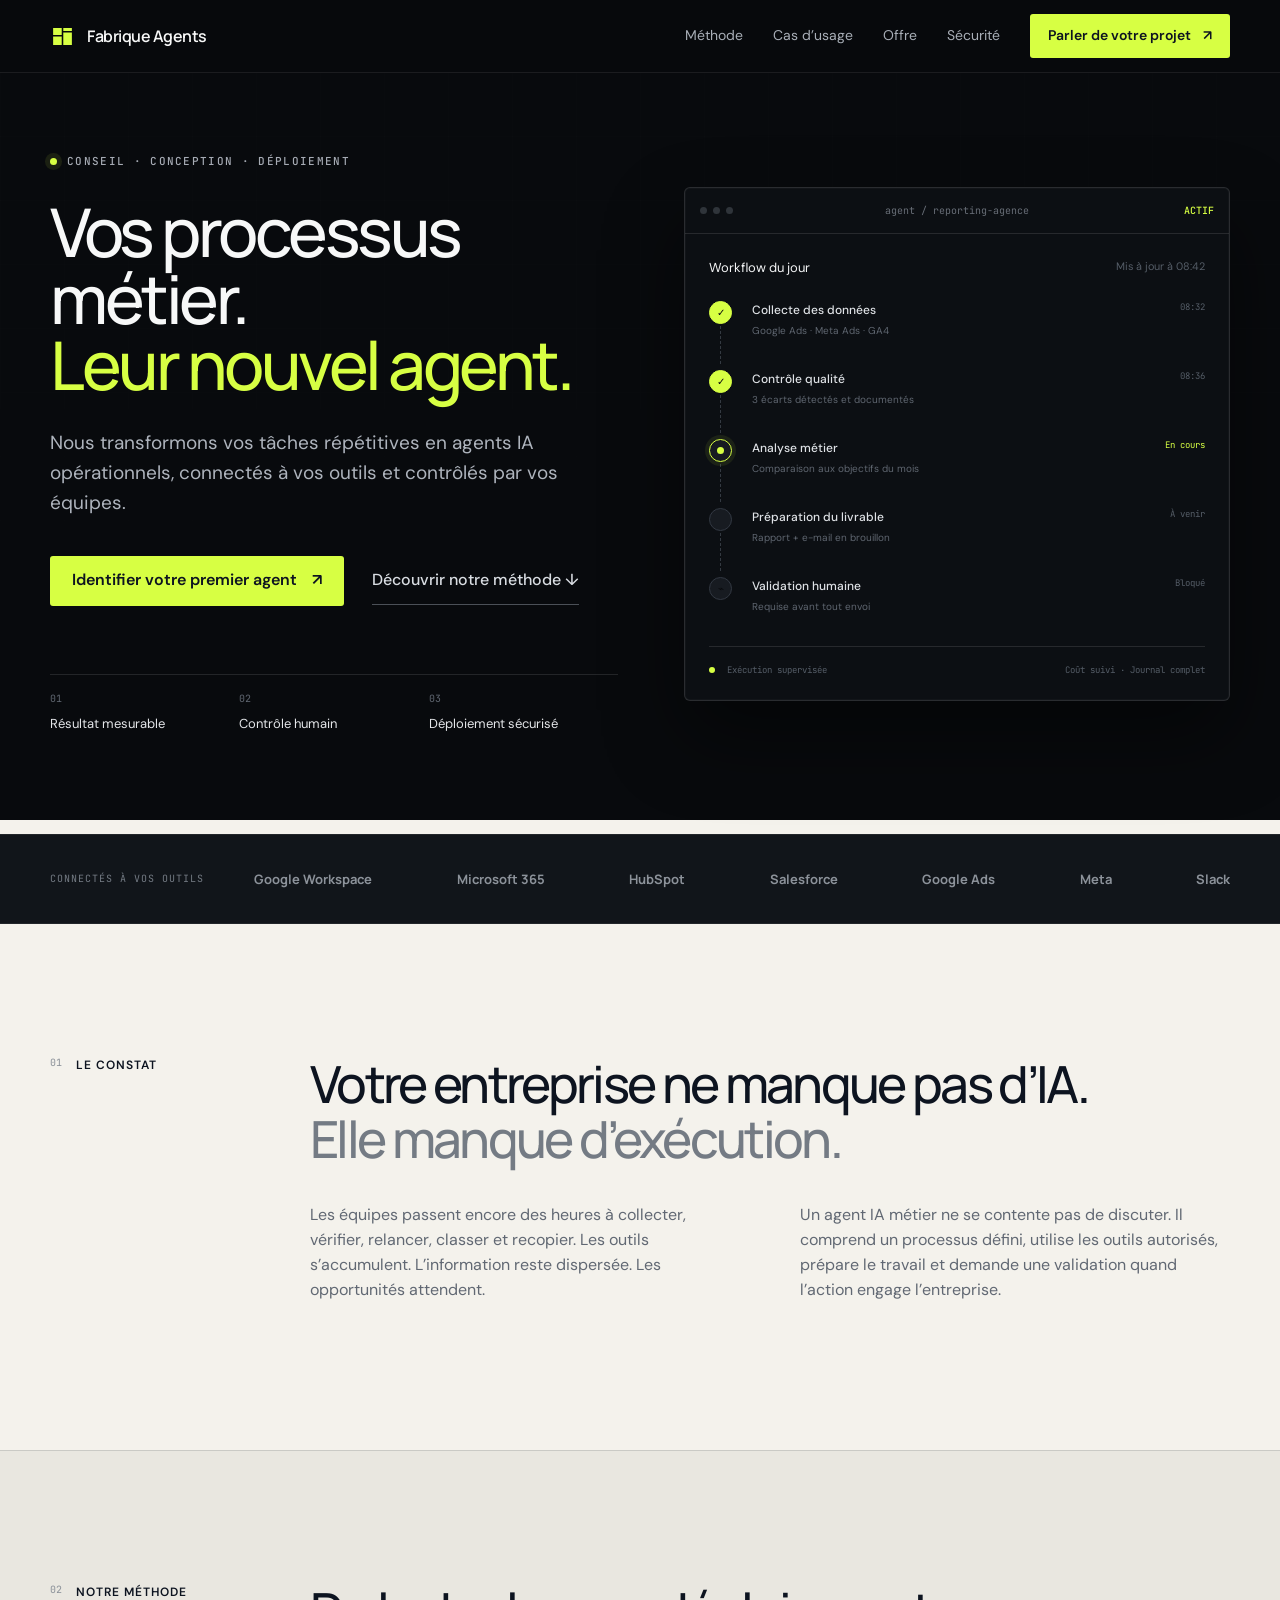
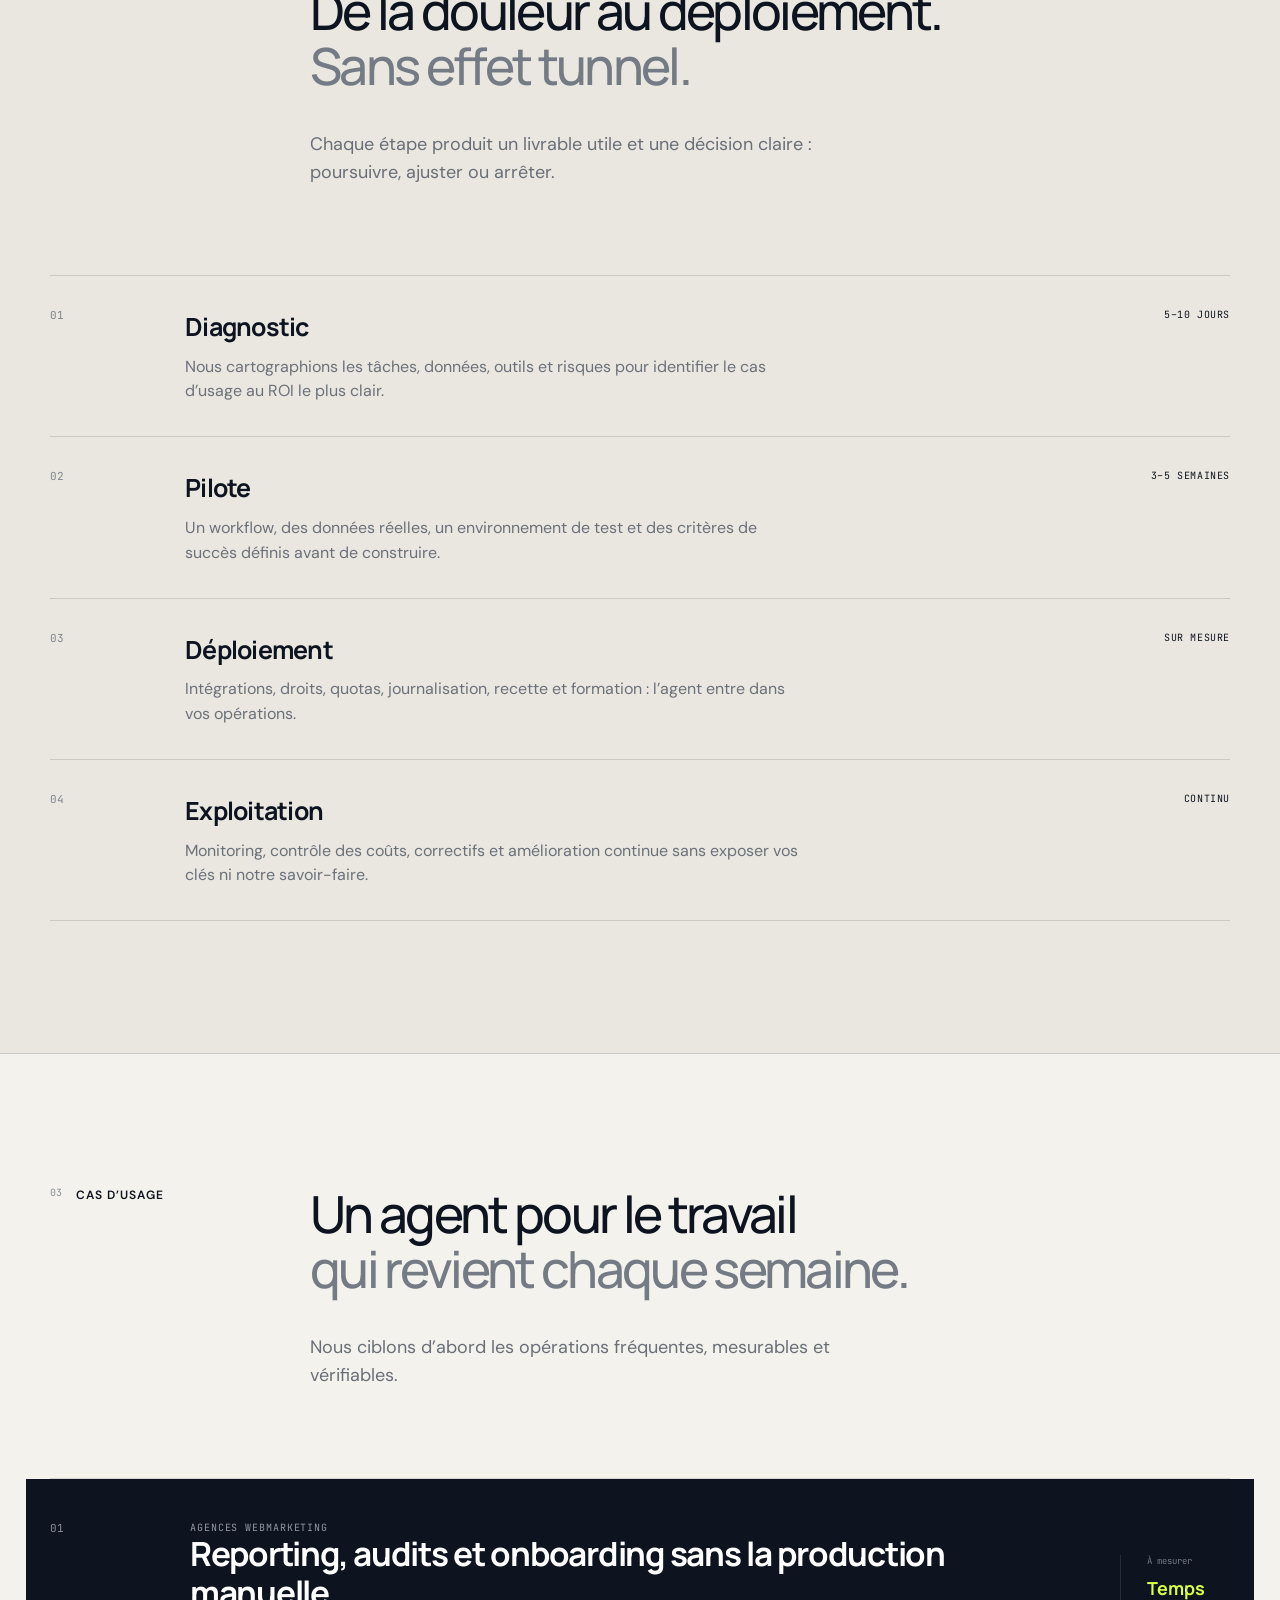
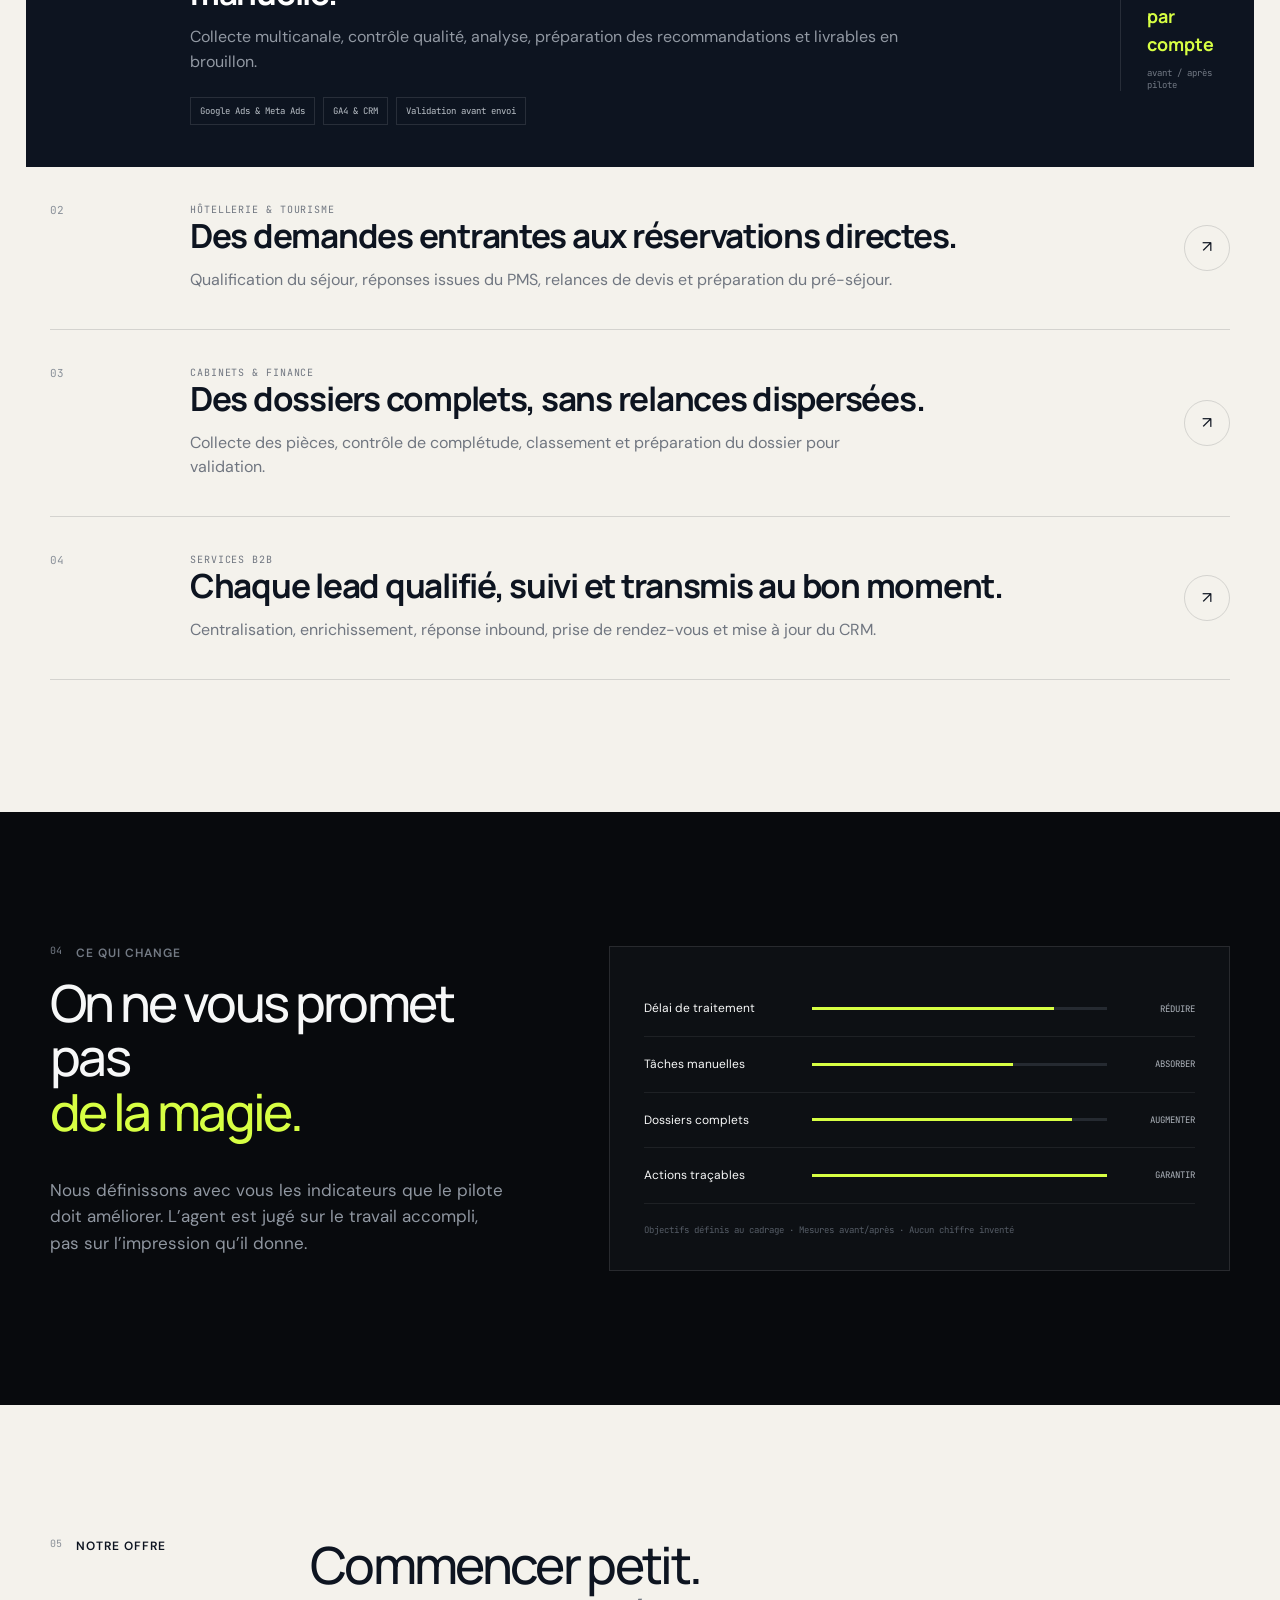
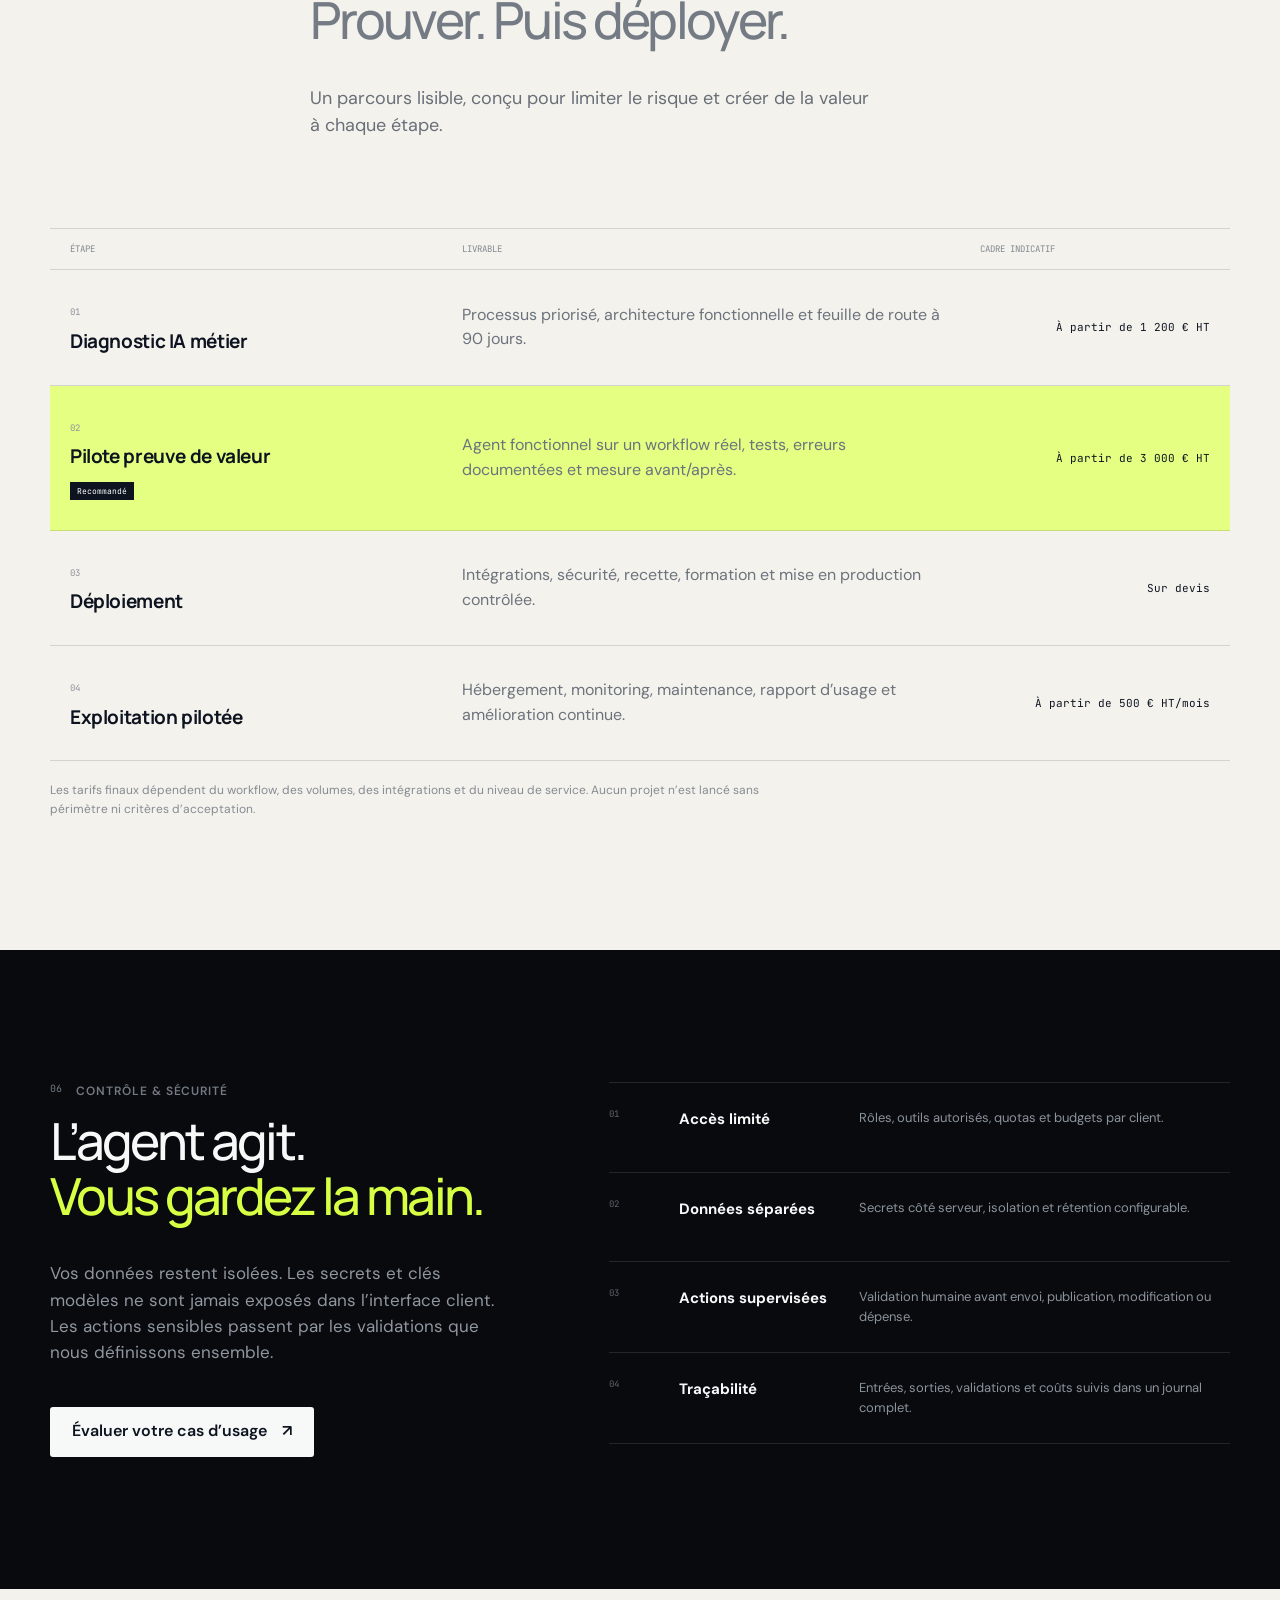
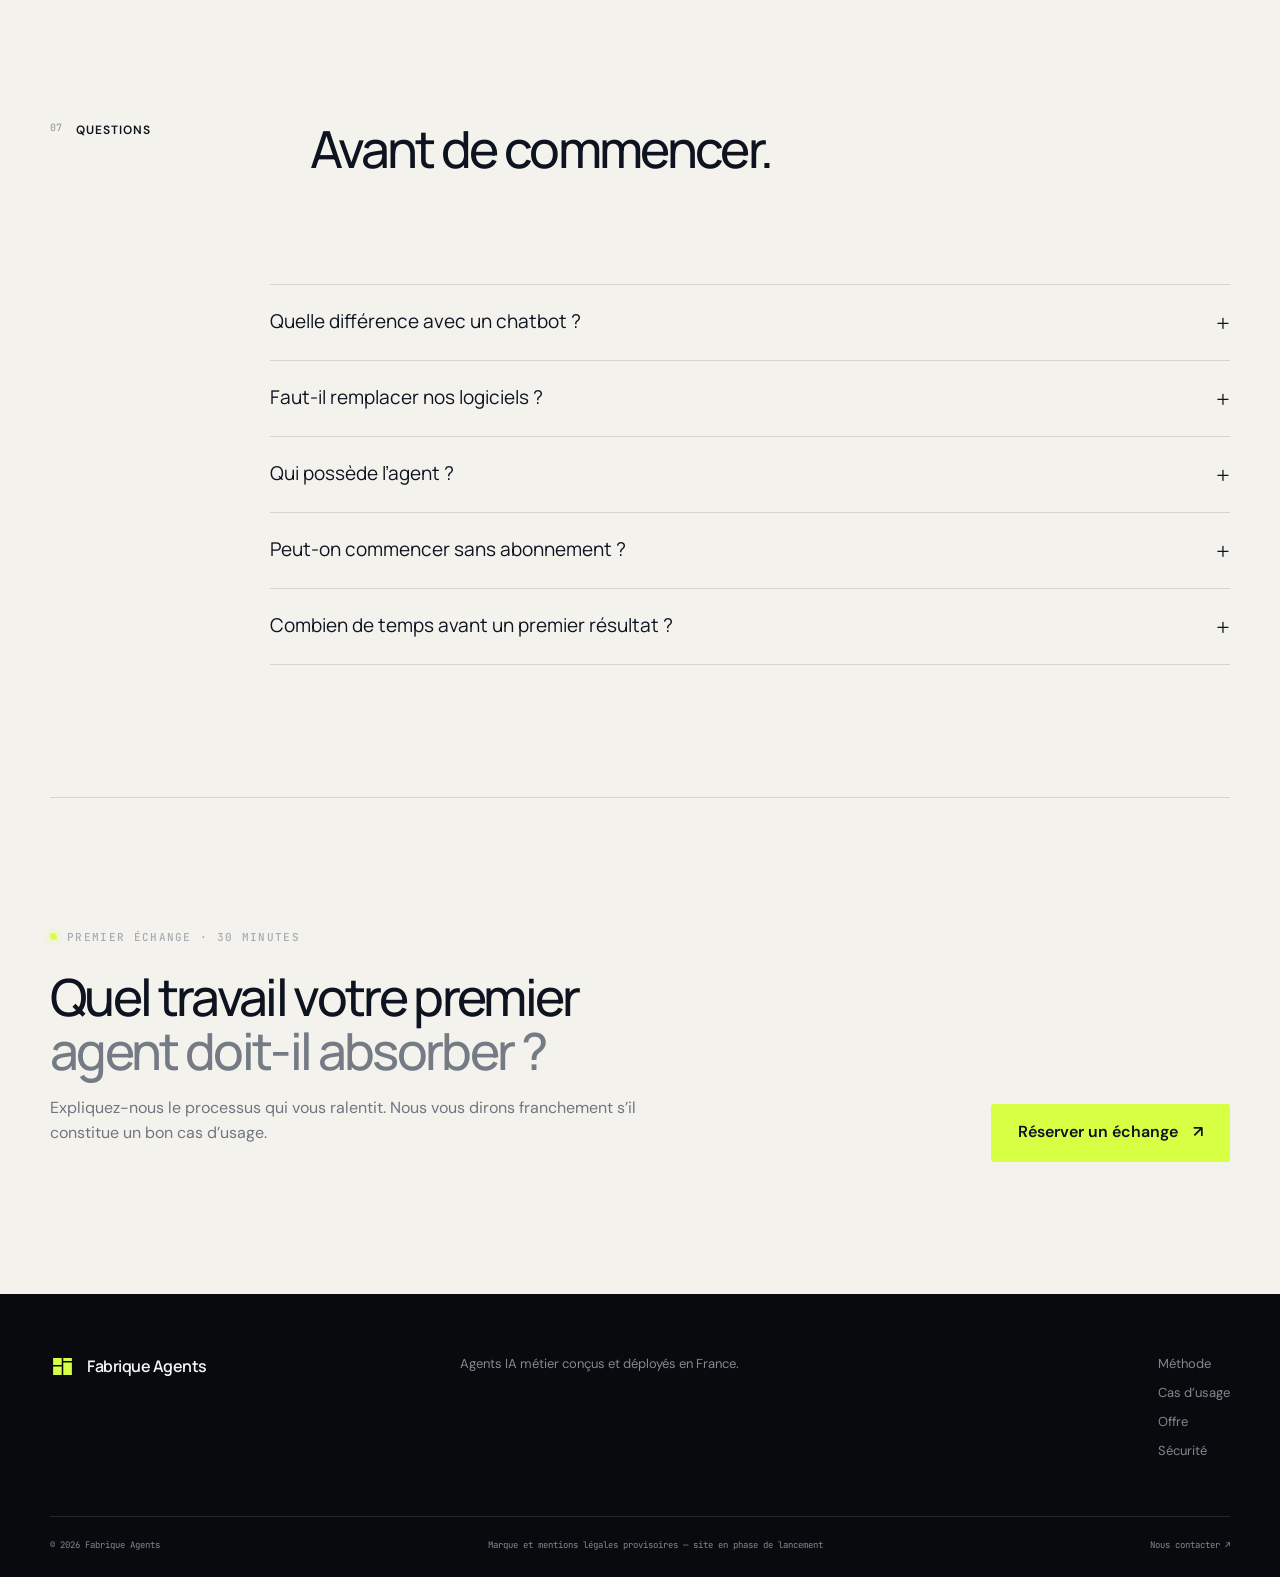
==== index.html @ 18fb4665 "feat: launch Fabrique Agents marketing site" ====
<!doctype html>
<html lang="fr">
<head>
  <meta charset="utf-8">
  <meta name="viewport" content="width=device-width, initial-scale=1">
  <title>Fabrique Agents — Agents IA métier pour les entreprises</title>
  <meta name="description" content="Nous identifions, concevons et déployons des agents IA métier qui automatisent vos processus sous le contrôle de vos équipes.">
  <meta name="robots" content="index,follow">
  <meta name="theme-color" content="#080a0d">
  <link rel="canonical" href="https://fabriqueagents.fr/">
  <meta property="og:type" content="website">
  <meta property="og:locale" content="fr_FR">
  <meta property="og:title" content="Fabrique Agents — Agents IA métier">
  <meta property="og:description" content="Du diagnostic au déploiement : des agents IA connectés à vos outils, mesurés et contrôlés.">
  <meta property="og:url" content="https://fabriqueagents.fr/">
  <meta property="og:image" content="https://fabriqueagents.fr/og-image.svg">
  <meta name="twitter:card" content="summary_large_image">
  <meta name="twitter:title" content="Fabrique Agents — Agents IA métier">
  <meta name="twitter:description" content="Conception et déploiement d’agents IA pour les processus métier.">
  <link rel="icon" href="favicon.svg" type="image/svg+xml">
  <link rel="preconnect" href="https://fonts.googleapis.com">
  <link rel="preconnect" href="https://fonts.gstatic.com" crossorigin>
  <link href="https://fonts.googleapis.com/css2?family=DM+Sans:wght@400;500;600&family=Manrope:wght@400;500;600&family=JetBrains+Mono:wght@400;500&display=swap" rel="stylesheet">
  <link rel="stylesheet" href="styles.css">
  <script type="application/ld+json">{
    "@context":"https://schema.org",
    "@type":"ProfessionalService",
    "name":"Fabrique Agents",
    "description":"Conseil, conception, déploiement et exploitation d’agents IA métier pour les entreprises françaises.",
    "areaServed":"FR",
    "url":"https://fabriqueagents.fr/"
  }</script>
</head>
<body>
  <a class="skip-link" href="#contenu">Aller au contenu</a>
  <header class="site-header" id="accueil">
    <nav class="nav container" aria-label="Navigation principale">
      <a class="brand" href="#accueil" aria-label="Fabrique Agents — Accueil">
        <svg class="brand-mark" viewBox="0 0 32 32" aria-hidden="true"><path d="M4 5h11v9H4zM17 5h11v4H17zM17 11h11v16H17zM4 16h11v11H4z"/></svg>
        <span>Fabrique Agents</span>
      </a>
      <button class="menu-toggle" type="button" aria-expanded="false" aria-controls="nav-links"><span></span><span></span><span></span><span class="sr-only">Ouvrir le menu</span></button>
      <div class="nav-links" id="nav-links">
        <a href="#methode">Méthode</a>
        <a href="#cas-usage">Cas d’usage</a>
        <a href="#offre">Offre</a>
        <a href="#securite">Sécurité</a>
        <a class="nav-cta" href="https://calendly.com/escaleads/30min" target="_blank" rel="noopener">Parler de votre projet <span aria-hidden="true">↗</span></a>
      </div>
    </nav>
  </header>

  <main id="contenu">
    <section class="hero container" aria-labelledby="hero-title">
      <div class="hero-copy reveal">
        <p class="eyebrow"><span class="status-dot"></span> Conseil · conception · déploiement</p>
        <h1 id="hero-title">Vos processus métier.<br><em>Leur nouvel agent.</em></h1>
        <p class="hero-lead">Nous transformons vos tâches répétitives en agents IA opérationnels, connectés à vos outils et contrôlés par vos équipes.</p>
        <div class="hero-actions">
          <a class="button button-primary" href="https://calendly.com/escaleads/30min" target="_blank" rel="noopener">Identifier votre premier agent <span aria-hidden="true">↗</span></a>
          <a class="text-link" href="#methode">Découvrir notre méthode <span aria-hidden="true">↓</span></a>
        </div>
        <ul class="hero-proof" aria-label="Engagements principaux">
          <li><span>01</span> Résultat mesurable</li>
          <li><span>02</span> Contrôle humain</li>
          <li><span>03</span> Déploiement sécurisé</li>
        </ul>
      </div>

      <div class="agent-console reveal" aria-label="Exemple de workflow d’un agent IA métier">
        <div class="console-topbar"><div><i></i><i></i><i></i></div><span>agent / reporting-agence</span><b>ACTIF</b></div>
        <div class="console-body">
          <div class="workflow-head"><span>Workflow du jour</span><small>Mis à jour à 08:42</small></div>
          <ol class="workflow">
            <li class="done"><span class="node">✓</span><div><b>Collecte des données</b><small>Google Ads · Meta Ads · GA4</small></div><time>08:32</time></li>
            <li class="done"><span class="node">✓</span><div><b>Contrôle qualité</b><small>3 écarts détectés et documentés</small></div><time>08:36</time></li>
            <li class="active"><span class="node"></span><div><b>Analyse métier</b><small>Comparaison aux objectifs du mois</small></div><time>En cours</time></li>
            <li><span class="node"></span><div><b>Préparation du livrable</b><small>Rapport + e-mail en brouillon</small></div><time>À venir</time></li>
            <li><span class="node lock">⌁</span><div><b>Validation humaine</b><small>Requise avant tout envoi</small></div><time>Bloqué</time></li>
          </ol>
          <div class="console-footer"><span><i class="pulse"></i> Exécution supervisée</span><span>Coût suivi · Journal complet</span></div>
        </div>
      </div>
    </section>

    <section class="trust-strip" aria-label="Outils compatibles">
      <div class="container trust-inner"><span>Connectés à vos outils</span><div><b>Google Workspace</b><b>Microsoft 365</b><b>HubSpot</b><b>Salesforce</b><b>Google Ads</b><b>Meta</b><b>Slack</b></div></div>
    </section>

    <section class="problem section container" aria-labelledby="problem-title">
      <div class="section-index reveal"><span>01</span><p>Le constat</p></div>
      <div class="problem-content reveal">
        <h2 id="problem-title">Votre entreprise ne manque pas d’IA.<br><em>Elle manque d’exécution.</em></h2>
        <div class="problem-grid">
          <p>Les équipes passent encore des heures à collecter, vérifier, relancer, classer et recopier. Les outils s’accumulent. L’information reste dispersée. Les opportunités attendent.</p>
          <p>Un agent IA métier ne se contente pas de discuter. Il comprend un processus défini, utilise les outils autorisés, prépare le travail et demande une validation quand l’action engage l’entreprise.</p>
        </div>
      </div>
    </section>

    <section class="method section" id="methode" aria-labelledby="method-title">
      <div class="container">
        <div class="section-heading reveal"><div class="section-index"><span>02</span><p>Notre méthode</p></div><div><h2 id="method-title">De la douleur au déploiement.<br><em>Sans effet tunnel.</em></h2><p>Chaque étape produit un livrable utile et une décision claire : poursuivre, ajuster ou arrêter.</p></div></div>
        <ol class="method-steps">
          <li class="reveal"><span>01</span><div><h3>Diagnostic</h3><p>Nous cartographions les tâches, données, outils et risques pour identifier le cas d’usage au ROI le plus clair.</p></div><strong>5–10 jours</strong></li>
          <li class="reveal"><span>02</span><div><h3>Pilote</h3><p>Un workflow, des données réelles, un environnement de test et des critères de succès définis avant de construire.</p></div><strong>3–5 semaines</strong></li>
          <li class="reveal"><span>03</span><div><h3>Déploiement</h3><p>Intégrations, droits, quotas, journalisation, recette et formation : l’agent entre dans vos opérations.</p></div><strong>Sur mesure</strong></li>
          <li class="reveal"><span>04</span><div><h3>Exploitation</h3><p>Monitoring, contrôle des coûts, correctifs et amélioration continue sans exposer vos clés ni notre savoir-faire.</p></div><strong>Continu</strong></li>
        </ol>
      </div>
    </section>

    <section class="use-cases section container" id="cas-usage" aria-labelledby="uses-title">
      <div class="section-heading reveal"><div class="section-index"><span>03</span><p>Cas d’usage</p></div><div><h2 id="uses-title">Un agent pour le travail<br><em>qui revient chaque semaine.</em></h2><p>Nous ciblons d’abord les opérations fréquentes, mesurables et vérifiables.</p></div></div>
      <div class="case-list">
        <article class="case featured reveal"><div class="case-number">01</div><div><p class="case-label">Agences webmarketing</p><h3>Reporting, audits et onboarding sans la production manuelle.</h3><p>Collecte multicanale, contrôle qualité, analyse, préparation des recommandations et livrables en brouillon.</p><ul><li>Google Ads & Meta Ads</li><li>GA4 & CRM</li><li>Validation avant envoi</li></ul></div><div class="case-metric"><span>À mesurer</span><b>Temps par compte</b><small>avant / après pilote</small></div></article>
        <article class="case reveal"><div class="case-number">02</div><div><p class="case-label">Hôtellerie & tourisme</p><h3>Des demandes entrantes aux réservations directes.</h3><p>Qualification du séjour, réponses issues du PMS, relances de devis et préparation du pré-séjour.</p></div><div class="case-arrow">↗</div></article>
        <article class="case reveal"><div class="case-number">03</div><div><p class="case-label">Cabinets & finance</p><h3>Des dossiers complets, sans relances dispersées.</h3><p>Collecte des pièces, contrôle de complétude, classement et préparation du dossier pour validation.</p></div><div class="case-arrow">↗</div></article>
        <article class="case reveal"><div class="case-number">04</div><div><p class="case-label">Services B2B</p><h3>Chaque lead qualifié, suivi et transmis au bon moment.</h3><p>Centralisation, enrichissement, réponse inbound, prise de rendez-vous et mise à jour du CRM.</p></div><div class="case-arrow">↗</div></article>
      </div>
    </section>

    <section class="outcomes section">
      <div class="container outcomes-layout">
        <div class="outcome-copy reveal"><div class="section-index light"><span>04</span><p>Ce qui change</p></div><h2>On ne vous promet pas<br><em>de la magie.</em></h2><p>Nous définissons avec vous les indicateurs que le pilote doit améliorer. L’agent est jugé sur le travail accompli, pas sur l’impression qu’il donne.</p></div>
        <div class="outcome-board reveal">
          <div class="outcome-row"><span>Délai de traitement</span><div><i style="--w:82%"></i></div><b>Réduire</b></div>
          <div class="outcome-row"><span>Tâches manuelles</span><div><i style="--w:68%"></i></div><b>Absorber</b></div>
          <div class="outcome-row"><span>Dossiers complets</span><div><i style="--w:88%"></i></div><b>Augmenter</b></div>
          <div class="outcome-row"><span>Actions traçables</span><div><i style="--w:100%"></i></div><b>Garantir</b></div>
          <p>Objectifs définis au cadrage · Mesures avant/après · Aucun chiffre inventé</p>
        </div>
      </div>
    </section>

    <section class="offer section container" id="offre" aria-labelledby="offer-title">
      <div class="section-heading reveal"><div class="section-index"><span>05</span><p>Notre offre</p></div><div><h2 id="offer-title">Commencer petit.<br><em>Prouver. Puis déployer.</em></h2><p>Un parcours lisible, conçu pour limiter le risque et créer de la valeur à chaque étape.</p></div></div>
      <div class="offer-table reveal">
        <div class="offer-row offer-head"><span>Étape</span><span>Livrable</span><span>Cadre indicatif</span></div>
        <div class="offer-row"><div><small>01</small><h3>Diagnostic IA métier</h3></div><p>Processus priorisé, architecture fonctionnelle et feuille de route à 90 jours.</p><strong>À partir de 1 200 € HT</strong></div>
        <div class="offer-row highlight"><div><small>02</small><h3>Pilote preuve de valeur</h3><em>Recommandé</em></div><p>Agent fonctionnel sur un workflow réel, tests, erreurs documentées et mesure avant/après.</p><strong>À partir de 3 000 € HT</strong></div>
        <div class="offer-row"><div><small>03</small><h3>Déploiement</h3></div><p>Intégrations, sécurité, recette, formation et mise en production contrôlée.</p><strong>Sur devis</strong></div>
        <div class="offer-row"><div><small>04</small><h3>Exploitation pilotée</h3></div><p>Hébergement, monitoring, maintenance, rapport d’usage et amélioration continue.</p><strong>À partir de 500 € HT/mois</strong></div>
      </div>
      <p class="offer-note reveal">Les tarifs finaux dépendent du workflow, des volumes, des intégrations et du niveau de service. Aucun projet n’est lancé sans périmètre ni critères d’acceptation.</p>
    </section>

    <section class="security section" id="securite" aria-labelledby="security-title">
      <div class="container security-layout">
        <div class="security-copy reveal"><div class="section-index light"><span>06</span><p>Contrôle & sécurité</p></div><h2 id="security-title">L’agent agit.<br><em>Vous gardez la main.</em></h2><p>Vos données restent isolées. Les secrets et clés modèles ne sont jamais exposés dans l’interface client. Les actions sensibles passent par les validations que nous définissons ensemble.</p><a class="button button-light" href="https://calendly.com/escaleads/30min" target="_blank" rel="noopener">Évaluer votre cas d’usage <span aria-hidden="true">↗</span></a></div>
        <div class="security-stack reveal">
          <div><span>01</span><h3>Accès limité</h3><p>Rôles, outils autorisés, quotas et budgets par client.</p></div>
          <div><span>02</span><h3>Données séparées</h3><p>Secrets côté serveur, isolation et rétention configurable.</p></div>
          <div><span>03</span><h3>Actions supervisées</h3><p>Validation humaine avant envoi, publication, modification ou dépense.</p></div>
          <div><span>04</span><h3>Traçabilité</h3><p>Entrées, sorties, validations et coûts suivis dans un journal complet.</p></div>
        </div>
      </div>
    </section>

    <section class="faq section container" aria-labelledby="faq-title">
      <div class="section-heading reveal"><div class="section-index"><span>07</span><p>Questions</p></div><div><h2 id="faq-title">Avant de commencer.</h2></div></div>
      <div class="faq-list reveal">
        <details><summary>Quelle différence avec un chatbot ?<span>+</span></summary><p>Un chatbot répond. Un agent métier suit un processus, consulte les outils autorisés, prépare des actions, produit un livrable et sollicite une validation lorsque nécessaire.</p></details>
        <details><summary>Faut-il remplacer nos logiciels ?<span>+</span></summary><p>Non. L’objectif est de relier les outils déjà utilisés — messagerie, CRM, ERP, tableurs, plateformes publicitaires ou stockage documentaire — lorsque leurs accès le permettent.</p></details>
        <details><summary>Qui possède l’agent ?<span>+</span></summary><p>Vos données et contenus restent les vôtres. Le contrat précise les livrables et droits d’utilisation. Notre socle, nos composants génériques, prompts système et méthodes restent protégés sauf accord contraire.</p></details>
        <details><summary>Peut-on commencer sans abonnement ?<span>+</span></summary><p>Oui pour le diagnostic et le pilote. Une exploitation mensuelle est requise si l’agent utilise notre infrastructure, nos clés, notre monitoring ou nos composants gérés.</p></details>
        <details><summary>Combien de temps avant un premier résultat ?<span>+</span></summary><p>Un diagnostic prend généralement 5 à 10 jours ouvrés. Un pilote ciblé se déroule habituellement sur 3 à 5 semaines, selon les accès et validations fournis.</p></details>
      </div>
    </section>

    <section class="final-cta section container reveal" aria-labelledby="cta-title">
      <div><p class="eyebrow"><span class="status-dot"></span> Premier échange · 30 minutes</p><h2 id="cta-title">Quel travail votre premier<br><em>agent doit-il absorber ?</em></h2><p>Expliquez-nous le processus qui vous ralentit. Nous vous dirons franchement s’il constitue un bon cas d’usage.</p></div>
      <a class="button button-primary button-large" href="https://calendly.com/escaleads/30min" target="_blank" rel="noopener">Réserver un échange <span aria-hidden="true">↗</span></a>
    </section>
  </main>

  <footer class="footer">
    <div class="container footer-main"><a class="brand" href="#accueil"><svg class="brand-mark" viewBox="0 0 32 32" aria-hidden="true"><path d="M4 5h11v9H4zM17 5h11v4H17zM17 11h11v16H17zM4 16h11v11H4z"/></svg><span>Fabrique Agents</span></a><p>Agents IA métier conçus et déployés en France.</p><div><a href="#methode">Méthode</a><a href="#cas-usage">Cas d’usage</a><a href="#offre">Offre</a><a href="#securite">Sécurité</a></div></div>
    <div class="container footer-bottom"><span>© <span id="year"></span> Fabrique Agents</span><span>Marque et mentions légales provisoires — site en phase de lancement</span><a href="https://calendly.com/escaleads/30min" target="_blank" rel="noopener">Nous contacter ↗</a></div>
  </footer>
  <script src="script.js"></script>
</body>
</html>
---- styles.css ----
:root{--bg:#080a0d;--bg-soft:#0d1015;--ink:#0d1420;--paper:#f4f2ec;--white:#fff;--muted:#6d737d;--line:rgba(14,22,33,.14);--dark-line:rgba(255,255,255,.11);--accent:#d7ff43;--accent-dark:#bada22;--max:1180px;--sans:'DM Sans',system-ui,sans-serif;--display:'Manrope',system-ui,sans-serif;--mono:'JetBrains Mono',monospace}*{box-sizing:border-box}html{scroll-behavior:smooth}body{margin:0;background:var(--paper);color:var(--ink);font-family:var(--sans);font-size:16px;line-height:1.55;-webkit-font-smoothing:antialiased}a{color:inherit;text-decoration:none}button{font:inherit}.container{width:min(var(--max),calc(100% - 48px));margin-inline:auto}.sr-only{position:absolute;width:1px;height:1px;padding:0;margin:-1px;overflow:hidden;clip:rect(0,0,0,0);white-space:nowrap;border:0}.skip-link{position:fixed;z-index:1000;left:16px;top:12px;transform:translateY(-150%);background:var(--accent);color:var(--ink);padding:12px 18px;border-radius:3px;font-weight:600}.skip-link:focus{transform:none}:focus-visible{outline:3px solid var(--accent-dark);outline-offset:4px}.site-header{position:fixed;top:0;left:0;right:0;z-index:100;background:rgba(8,10,13,.82);border-bottom:1px solid rgba(255,255,255,.08);backdrop-filter:blur(16px)}.nav{height:72px;display:flex;align-items:center;justify-content:space-between}.brand{display:inline-flex;align-items:center;gap:12px;font-family:var(--display);font-weight:600;letter-spacing:-.03em}.site-header .brand{color:#f7f8f8}.brand-mark{width:25px;height:25px;fill:var(--accent)}.nav-links{display:flex;align-items:center;gap:30px;color:#a9afb8;font-size:14px}.nav-links>a:not(.nav-cta):hover{color:#fff}.nav-cta{min-height:44px;display:inline-flex;align-items:center;gap:12px;background:var(--accent);color:var(--ink);padding:0 18px;border-radius:3px;font-weight:600}.nav-cta:hover,.button-primary:hover{background:var(--accent-dark);transform:translateY(-1px)}.menu-toggle{display:none;width:46px;height:46px;background:transparent;border:1px solid var(--dark-line);border-radius:4px;padding:11px}.menu-toggle span:not(.sr-only){display:block;height:1px;background:#fff;margin:5px 0}.hero{min-height:820px;padding-top:154px;padding-bottom:100px;display:grid;grid-template-columns:1.02fr .98fr;gap:66px;align-items:center}.hero:before{content:'';position:absolute;inset:0 0 auto;height:820px;background:var(--bg);z-index:-2}.hero:after{content:'';position:absolute;left:0;right:0;top:72px;height:748px;z-index:-1;opacity:.22;background-image:linear-gradient(rgba(255,255,255,.035) 1px,transparent 1px),linear-gradient(90deg,rgba(255,255,255,.035) 1px,transparent 1px);background-size:64px 64px;mask-image:linear-gradient(to bottom,black,transparent 90%)}.hero-copy{color:#f7f8f8}.eyebrow{font:500 11px var(--mono);text-transform:uppercase;letter-spacing:.12em;color:#a6abb4;display:flex;align-items:center;gap:10px}.status-dot{width:7px;height:7px;border-radius:50%;background:var(--accent);box-shadow:0 0 0 5px rgba(215,255,67,.09)}h1,h2,h3,p{margin-top:0}h1,h2{font-family:var(--display);font-weight:500;letter-spacing:-.052em}h1{font-size:clamp(52px,5.25vw,78px);line-height:.99;margin:30px 0 30px}h1 em,h2 em{font-style:normal;color:var(--accent)}.hero-lead{font-size:19px;line-height:1.58;color:#aeb4bd;max-width:580px}.hero-actions{display:flex;align-items:center;gap:28px;margin-top:38px}.button{min-height:50px;display:inline-flex;align-items:center;justify-content:center;gap:15px;padding:0 22px;border-radius:3px;font-weight:600;transition:.2s ease}.button-primary{background:var(--accent);color:var(--ink)}.text-link{color:#d9dde2;font-weight:500;border-bottom:1px solid #4b5057;padding:12px 0}.text-link:hover{border-color:var(--accent);color:var(--accent)}.hero-proof{list-style:none;padding:0;margin:68px 0 0;display:grid;grid-template-columns:repeat(3,1fr);border-top:1px solid var(--dark-line)}.hero-proof li{padding-top:17px;color:#e4e6e9;font-size:13px}.hero-proof span{display:block;font:10px var(--mono);color:#606771;margin-bottom:9px}.agent-console{border:1px solid rgba(255,255,255,.12);border-radius:6px;background:#0c0f13;box-shadow:0 36px 80px rgba(0,0,0,.45),0 0 0 1px rgba(255,255,255,.025) inset;overflow:hidden;transform:perspective(1200px) rotateY(-2deg)}.console-topbar{height:46px;display:grid;grid-template-columns:1fr auto 1fr;align-items:center;padding:0 15px;border-bottom:1px solid var(--dark-line);font:10px var(--mono);color:#686e77}.console-topbar div{display:flex;gap:6px}.console-topbar i{width:7px;height:7px;border-radius:50%;background:#2f343a}.console-topbar b{justify-self:end;color:var(--accent);font-weight:500}.console-body{padding:24px}.workflow-head{display:flex;justify-content:space-between;color:#f3f4f5;margin-bottom:23px;font-size:13px}.workflow-head small{color:#555d67}.workflow{padding:0;margin:0;list-style:none}.workflow li{display:grid;grid-template-columns:30px 1fr auto;gap:13px;position:relative;min-height:69px}.workflow li:not(:last-child):after{content:'';position:absolute;left:11px;top:25px;height:38px;border-left:1px dashed #343a42}.workflow .node{width:23px;height:23px;border:1px solid #323842;border-radius:50%;display:grid;place-items:center;font:10px var(--mono);color:#080a0d;background:#171b21;z-index:1}.workflow .done .node{background:var(--accent);border-color:var(--accent)}.workflow .active .node{border-color:var(--accent);box-shadow:0 0 0 4px rgba(215,255,67,.08)}.workflow .active .node:before{content:'';width:7px;height:7px;background:var(--accent);border-radius:50%;animation:pulse 1.7s infinite}.workflow b{display:block;color:#dfe2e6;font-size:12px;font-weight:500}.workflow small{display:block;color:#5f6670;font-size:10px;margin-top:3px}.workflow time{font:9px var(--mono);color:#555d67}.workflow .active time{color:var(--accent)}.console-footer{border-top:1px solid var(--dark-line);padding-top:17px;display:flex;justify-content:space-between;color:#555d67;font:9px var(--mono)}.console-footer .pulse{display:inline-block;width:6px;height:6px;border-radius:50%;background:var(--accent);margin-right:7px}.trust-strip{background:#11151a;border-block:1px solid rgba(255,255,255,.07);color:#747b84}.trust-inner{min-height:88px;display:flex;align-items:center;gap:50px}.trust-inner>span{font:10px var(--mono);text-transform:uppercase;letter-spacing:.1em;white-space:nowrap}.trust-inner>div{display:flex;justify-content:space-between;align-items:center;gap:36px;flex:1;overflow:hidden}.trust-inner b{font-family:var(--display);font-size:13px;color:#8c929a;white-space:nowrap}.section{padding-block:132px}.section-index{display:flex;gap:14px;align-items:flex-start;min-width:180px}.section-index span{font:10px var(--mono);color:#8a9098}.section-index p{font-size:12px;font-weight:600;text-transform:uppercase;letter-spacing:.08em}.problem{display:grid;grid-template-columns:220px 1fr;gap:40px}.problem h2,.section-heading h2,.outcome-copy h2,.security-copy h2,.final-cta h2{font-size:clamp(40px,4vw,60px);line-height:1.07;margin-bottom:38px}.problem h2 em,.section-heading h2 em,.final-cta h2 em{color:#747b84}.problem-grid{display:grid;grid-template-columns:1fr 1fr;gap:60px;color:#616873}.method{background:#e9e7e0;border-block:1px solid var(--line)}.section-heading{display:grid;grid-template-columns:220px 1fr;gap:40px;margin-bottom:70px}.section-heading>div:last-child{max-width:760px}.section-heading>div:last-child>p{max-width:570px;color:#696f78;font-size:18px}.method-steps{list-style:none;padding:0;margin:0;border-top:1px solid var(--line)}.method-steps li{display:grid;grid-template-columns:100px 1fr 160px;gap:35px;padding:32px 0;border-bottom:1px solid var(--line);align-items:start}.method-steps>li>span{font:11px var(--mono);color:#7e858e}.method-steps h3{font-family:var(--display);font-size:25px;letter-spacing:-.03em;margin:0 0 8px}.method-steps p{color:#6b717a;max-width:620px;margin:0}.method-steps strong{text-align:right;font:10px var(--mono);text-transform:uppercase;letter-spacing:.06em}.case-list{border-top:1px solid var(--line)}.case{display:grid;grid-template-columns:110px 1fr 110px;gap:30px;padding:36px 0;border-bottom:1px solid var(--line);align-items:center}.case-number{font:11px var(--mono);color:#899099;align-self:start}.case-label{font:10px var(--mono);text-transform:uppercase;letter-spacing:.09em;color:#7a818a;margin-bottom:14px}.case h3{font-family:var(--display);font-size:clamp(23px,2.6vw,36px);line-height:1.2;letter-spacing:-.038em;margin-bottom:12px}.case p{color:#707680;max-width:720px;margin-bottom:0}.case-arrow{justify-self:end;border:1px solid var(--line);width:46px;height:46px;display:grid;place-items:center;border-radius:50%}.case.featured{background:var(--ink);color:#fff;padding:42px;margin-inline:-24px;padding-inline:24px;border:0}.case.featured .case-label,.case.featured p{color:#9299a3}.case.featured ul{list-style:none;padding:0;display:flex;flex-wrap:wrap;gap:8px;margin:22px 0 0}.case.featured li{font:9px var(--mono);border:1px solid var(--dark-line);padding:7px 9px;color:#bac0c7}.case-metric{border-left:1px solid var(--dark-line);padding-left:26px}.case-metric span,.case-metric small{display:block;color:#727984;font:9px var(--mono)}.case-metric b{display:block;color:var(--accent);font-family:var(--display);font-size:18px;margin:8px 0}.outcomes,.security{background:var(--bg);color:#f7f8f8}.outcomes-layout,.security-layout{display:grid;grid-template-columns:.85fr 1.15fr;gap:100px;align-items:center}.section-index.light span,.section-index.light p{color:#737a84}.outcome-copy h2 em,.security-copy h2 em{color:var(--accent)}.outcome-copy>p,.security-copy>p{color:#9097a1;max-width:490px;font-size:17px}.outcome-board{border:1px solid var(--dark-line);padding:34px;background:#0d1014}.outcome-row{display:grid;grid-template-columns:150px 1fr 70px;gap:18px;align-items:center;padding:18px 0;border-bottom:1px solid rgba(255,255,255,.07);font-size:12px}.outcome-row>div{height:3px;background:#252a31}.outcome-row i{display:block;height:100%;width:var(--w);background:var(--accent)}.outcome-row b{text-align:right;color:#aeb4bc;font:9px var(--mono);text-transform:uppercase}.outcome-board>p{font:9px var(--mono);color:#555c66;margin:20px 0 0}.offer-table{border-top:1px solid var(--line)}.offer-row{display:grid;grid-template-columns:1fr 1.35fr 230px;gap:35px;padding:28px 20px;border-bottom:1px solid var(--line);align-items:center}.offer-head{font:9px var(--mono);color:#828992;text-transform:uppercase;padding-block:14px}.offer-row small{font:9px var(--mono);color:#8c929a}.offer-row h3{font-family:var(--display);font-size:19px;margin:4px 0 0;letter-spacing:-.02em}.offer-row p{color:#6c737d;margin:0}.offer-row strong{text-align:right;font:11px var(--mono)}.offer-row.highlight{background:#e4ff82}.offer-row em{display:inline-block;font:8px var(--mono);font-style:normal;background:var(--ink);color:#fff;padding:4px 7px;margin-top:10px}.offer-note{font-size:12px;color:#858b93;max-width:760px;margin:20px 0 0}.security-layout{align-items:start}.button-light{background:#f7f8f8;color:var(--ink);margin-top:24px}.security-stack{border-top:1px solid var(--dark-line)}.security-stack>div{display:grid;grid-template-columns:50px 160px 1fr;gap:20px;padding:25px 0;border-bottom:1px solid var(--dark-line)}.security-stack span{font:9px var(--mono);color:#5d646e}.security-stack h3{font-size:15px}.security-stack p{font-size:13px;color:#8c939d;margin:0}.faq{background:var(--paper)}.faq-list{max-width:960px;margin-left:auto;border-top:1px solid var(--line)}details{border-bottom:1px solid var(--line)}summary{min-height:75px;display:flex;align-items:center;justify-content:space-between;gap:20px;cursor:pointer;font-family:var(--display);font-size:19px;list-style:none}summary::-webkit-details-marker{display:none}summary span{font:300 24px var(--display);transition:.2s}details[open] summary span{transform:rotate(45deg)}details p{max-width:760px;color:#6b727c;padding:0 50px 26px 0}.final-cta{border-top:1px solid var(--line);display:flex;justify-content:space-between;align-items:flex-end;gap:60px}.final-cta h2{margin:25px 0 18px}.final-cta>div>p:last-child{color:#6f7680;max-width:630px}.button-large{min-height:58px;padding-inline:27px;white-space:nowrap}.footer{background:#080a0d;color:#818892;padding:60px 0 26px}.footer-main{display:grid;grid-template-columns:1fr 1fr 1fr;gap:50px;align-items:start}.footer .brand{color:#f4f5f6}.footer-main>p{font-size:13px}.footer-main>div{display:flex;flex-direction:column;gap:9px;justify-self:end;font-size:13px}.footer-main a:hover{color:var(--accent)}.footer-bottom{border-top:1px solid var(--dark-line);margin-top:55px;padding-top:22px;display:flex;justify-content:space-between;gap:20px;font:9px var(--mono)}.reveal{opacity:0;transform:translateY(18px);transition:opacity .7s ease,transform .7s ease}.reveal.is-visible{opacity:1;transform:none}@keyframes pulse{0%,100%{box-shadow:0 0 0 0 rgba(215,255,67,.35)}50%{box-shadow:0 0 0 8px rgba(215,255,67,0)}}@media(max-width:900px){.nav-links{display:none;position:absolute;left:0;right:0;top:72px;background:#0b0e12;padding:24px;flex-direction:column;align-items:stretch;border-bottom:1px solid var(--dark-line)}.nav-links.open{display:flex}.nav-links a{min-height:44px;display:flex;align-items:center}.menu-toggle{display:block}.hero{grid-template-columns:1fr;padding-top:130px;height:auto}.hero:before{height:1250px}.hero:after{height:1178px}.agent-console{transform:none;max-width:620px}.trust-inner{flex-direction:column;align-items:flex-start;padding-block:25px}.trust-inner>div{width:100%;flex-wrap:wrap;justify-content:flex-start}.problem,.section-heading{grid-template-columns:1fr}.section-index{min-width:0}.outcomes-layout,.security-layout{grid-template-columns:1fr;gap:60px}.offer-row{grid-template-columns:1fr 1.3fr}.offer-row>*:last-child{grid-column:2;text-align:left}.offer-head{display:none}.footer-main{grid-template-columns:1fr 1fr}.footer-main>div{justify-self:start}.footer-main>p{display:none}}@media(max-width:620px){.container{width:min(100% - 32px,var(--max))}.nav{height:64px}.site-header .brand span{font-size:15px}.hero{padding-top:115px;padding-bottom:72px;gap:48px}.hero:before{height:1170px}.hero:after{top:64px;height:1106px}.hero-lead{font-size:17px}.hero-actions{align-items:stretch;flex-direction:column;gap:12px}.text-link{text-align:center}.hero-proof{margin-top:48px;gap:10px}.hero-proof li{font-size:11px}.agent-console{margin-inline:-7px}.console-body{padding:18px 14px}.workflow li{grid-template-columns:27px 1fr}.workflow time{display:none}.console-footer{display:block}.console-footer span:last-child{display:none}.trust-inner>div{gap:18px 25px}.section{padding-block:88px}.problem-grid{grid-template-columns:1fr;gap:12px}.method-steps li{grid-template-columns:44px 1fr}.method-steps strong{grid-column:2;text-align:left}.case,.case.featured{grid-template-columns:42px 1fr;padding:28px 0;margin:0}.case.featured{padding-inline:16px}.case-arrow,.case-metric{display:none}.offer-row{grid-template-columns:1fr;gap:14px;padding-inline:0}.offer-row>*:last-child{grid-column:auto}.security-stack>div{grid-template-columns:38px 1fr}.security-stack p{grid-column:2}.outcome-board{padding:20px 16px}.outcome-row{grid-template-columns:105px 1fr}.outcome-row b{display:none}.final-cta{align-items:stretch;flex-direction:column}.footer-main{grid-template-columns:1fr}.footer-main>p{display:block}.footer-bottom{flex-direction:column}.footer-bottom span:nth-child(2){order:3}}@media(prefers-reduced-motion:reduce){html{scroll-behavior:auto}.reveal{opacity:1;transform:none;transition:none}.workflow .active .node:before{animation:none}.button,.nav-cta{transition:none}}
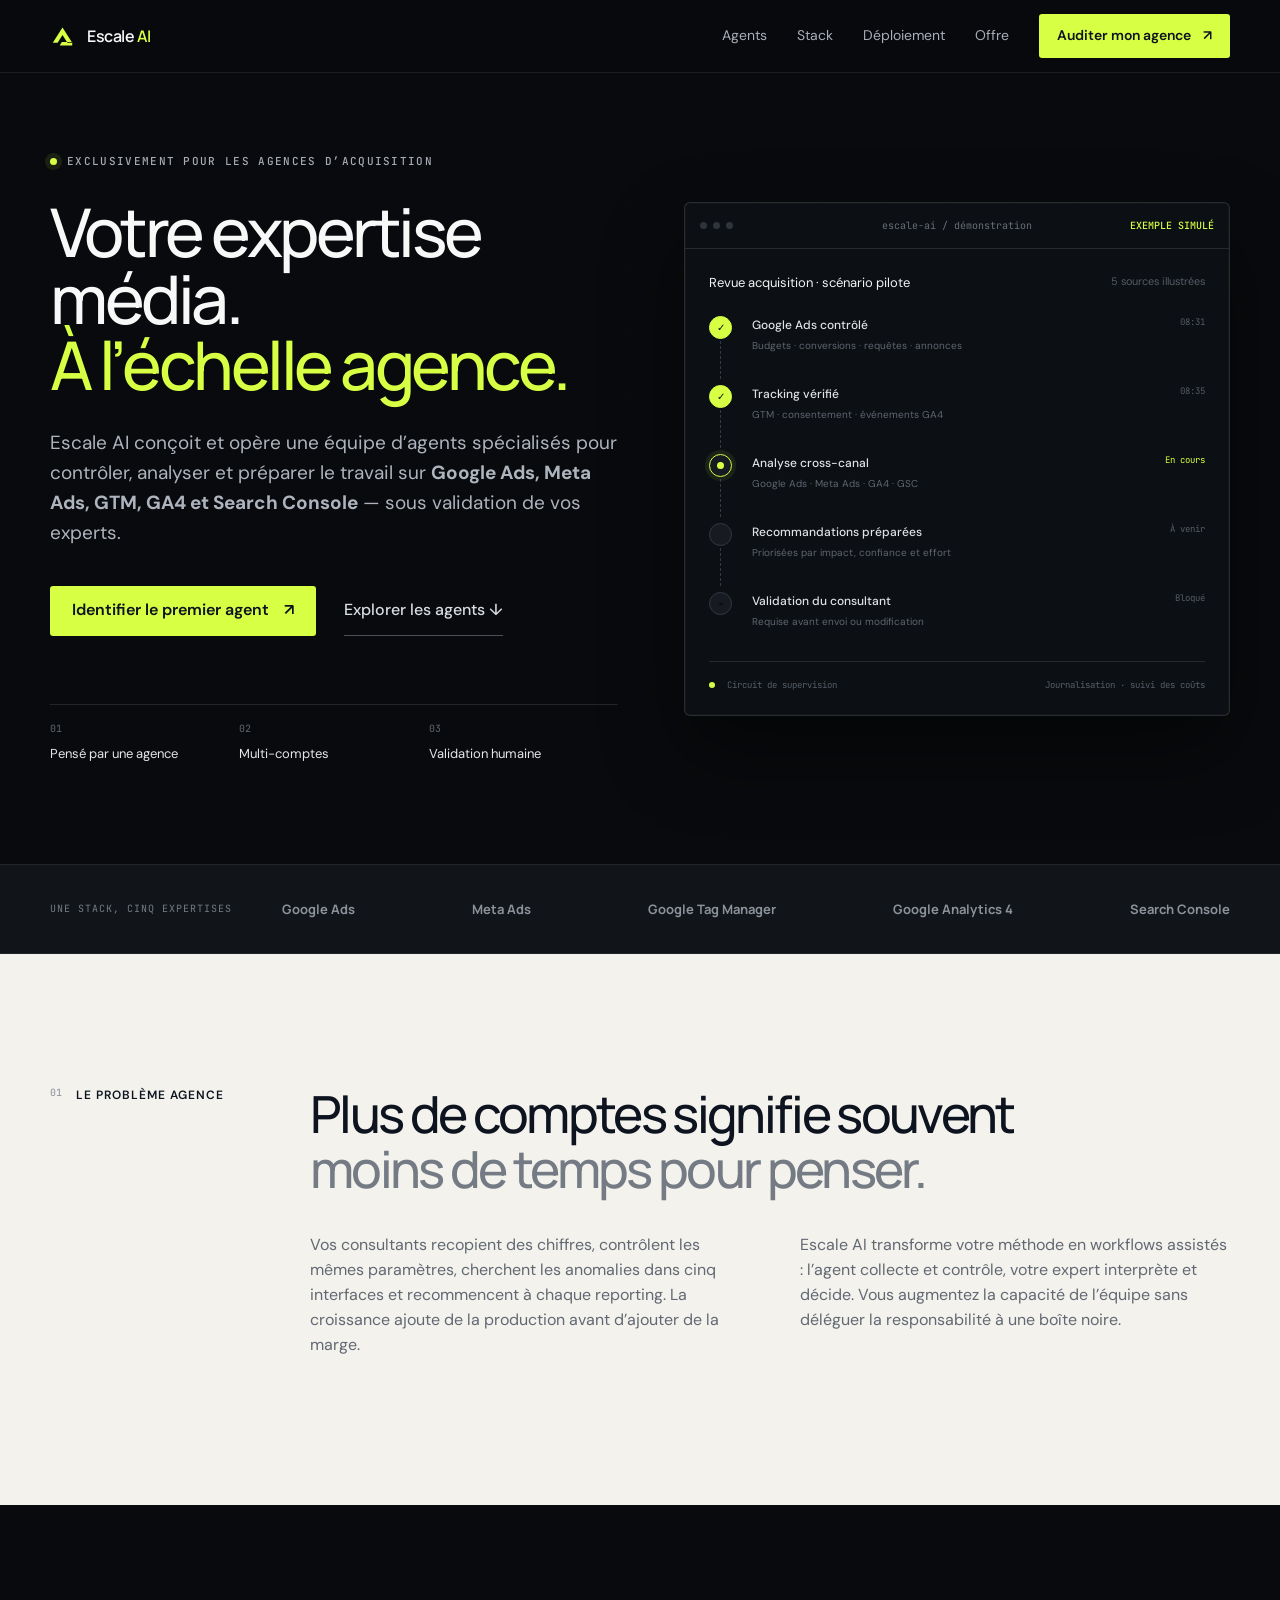
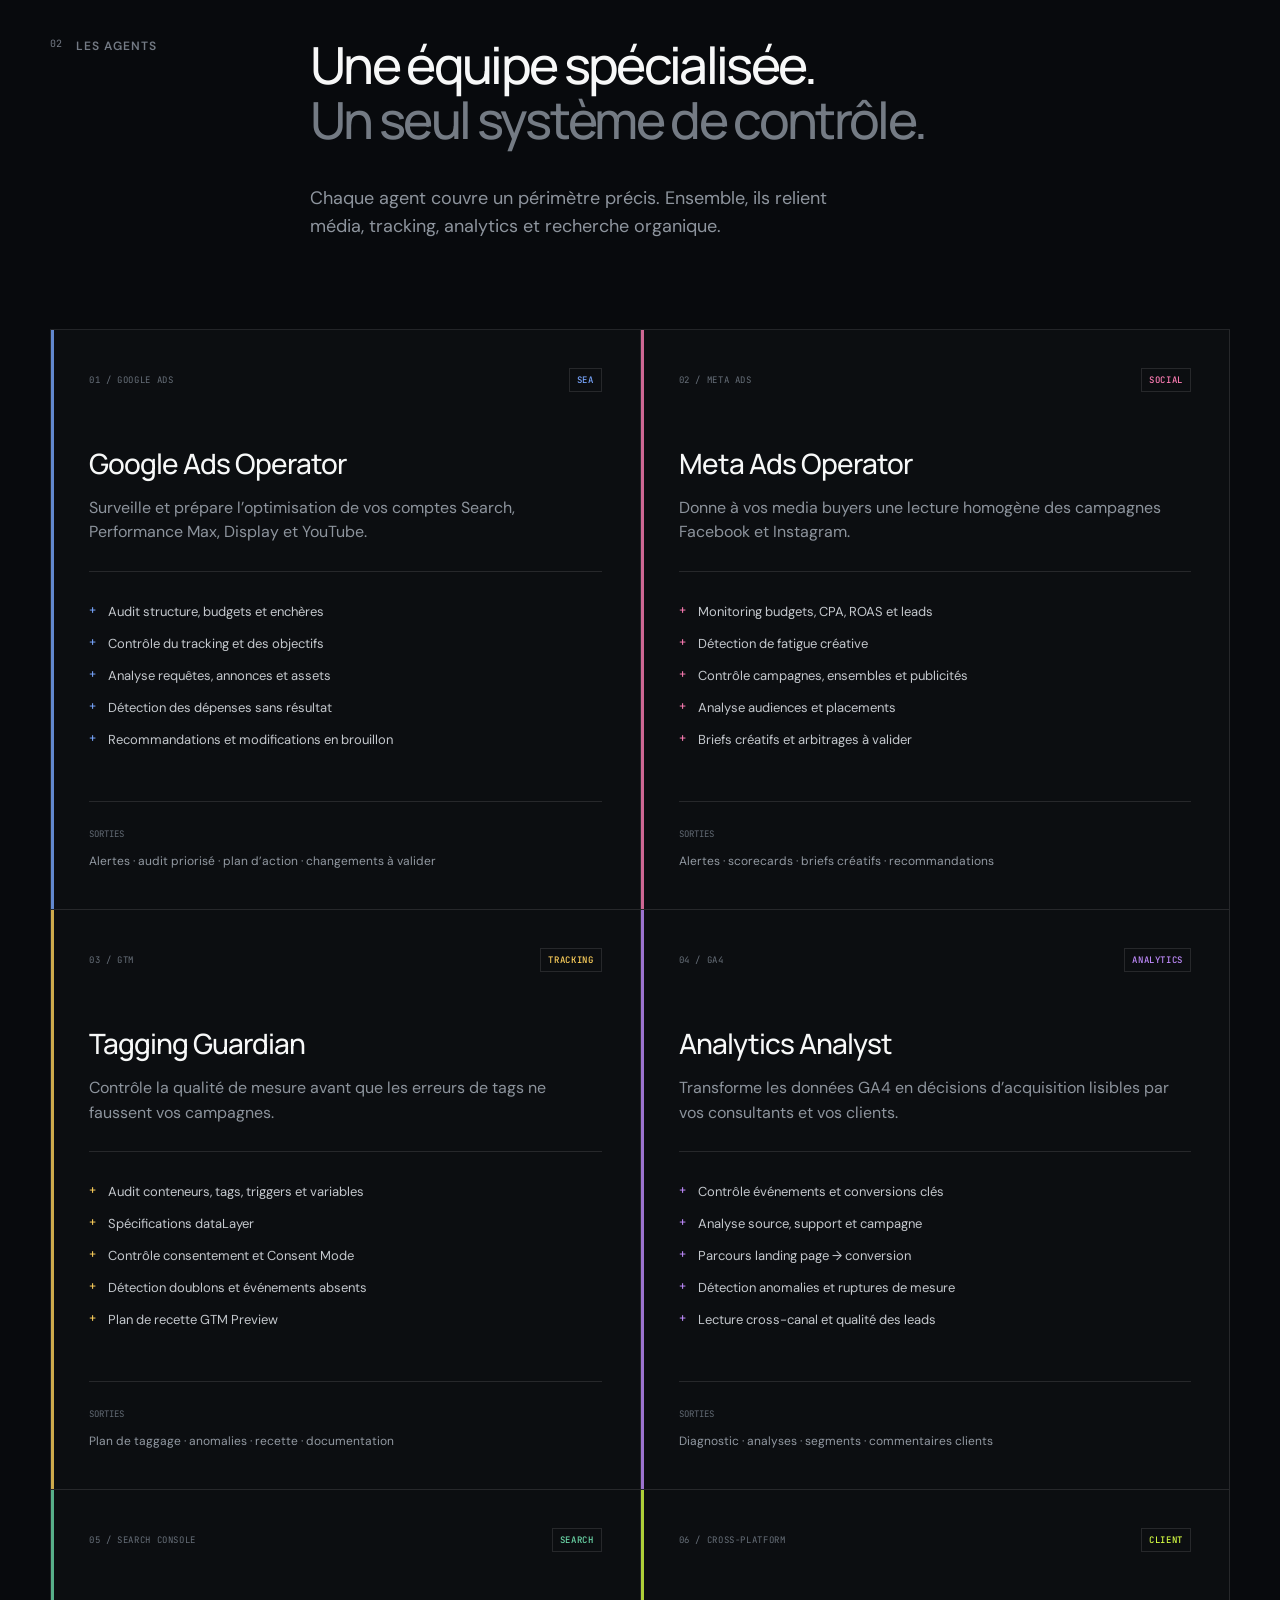
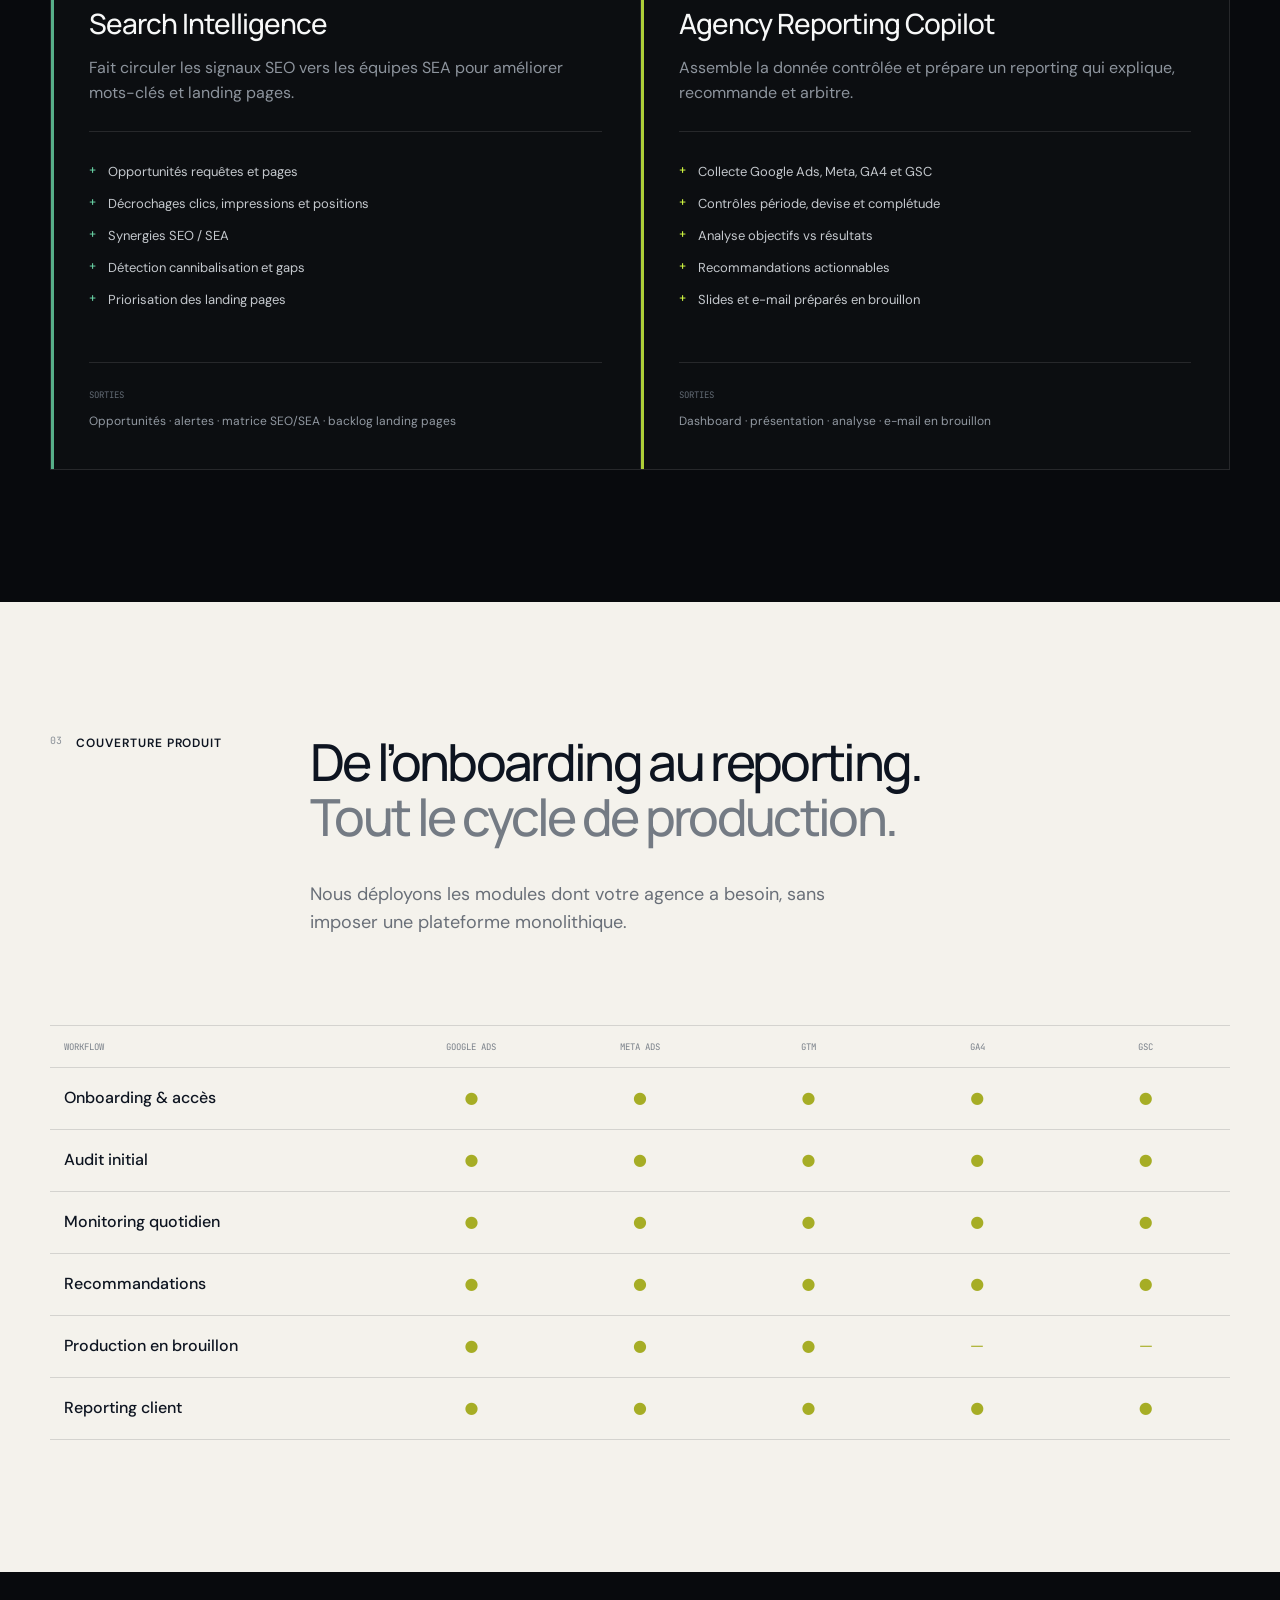
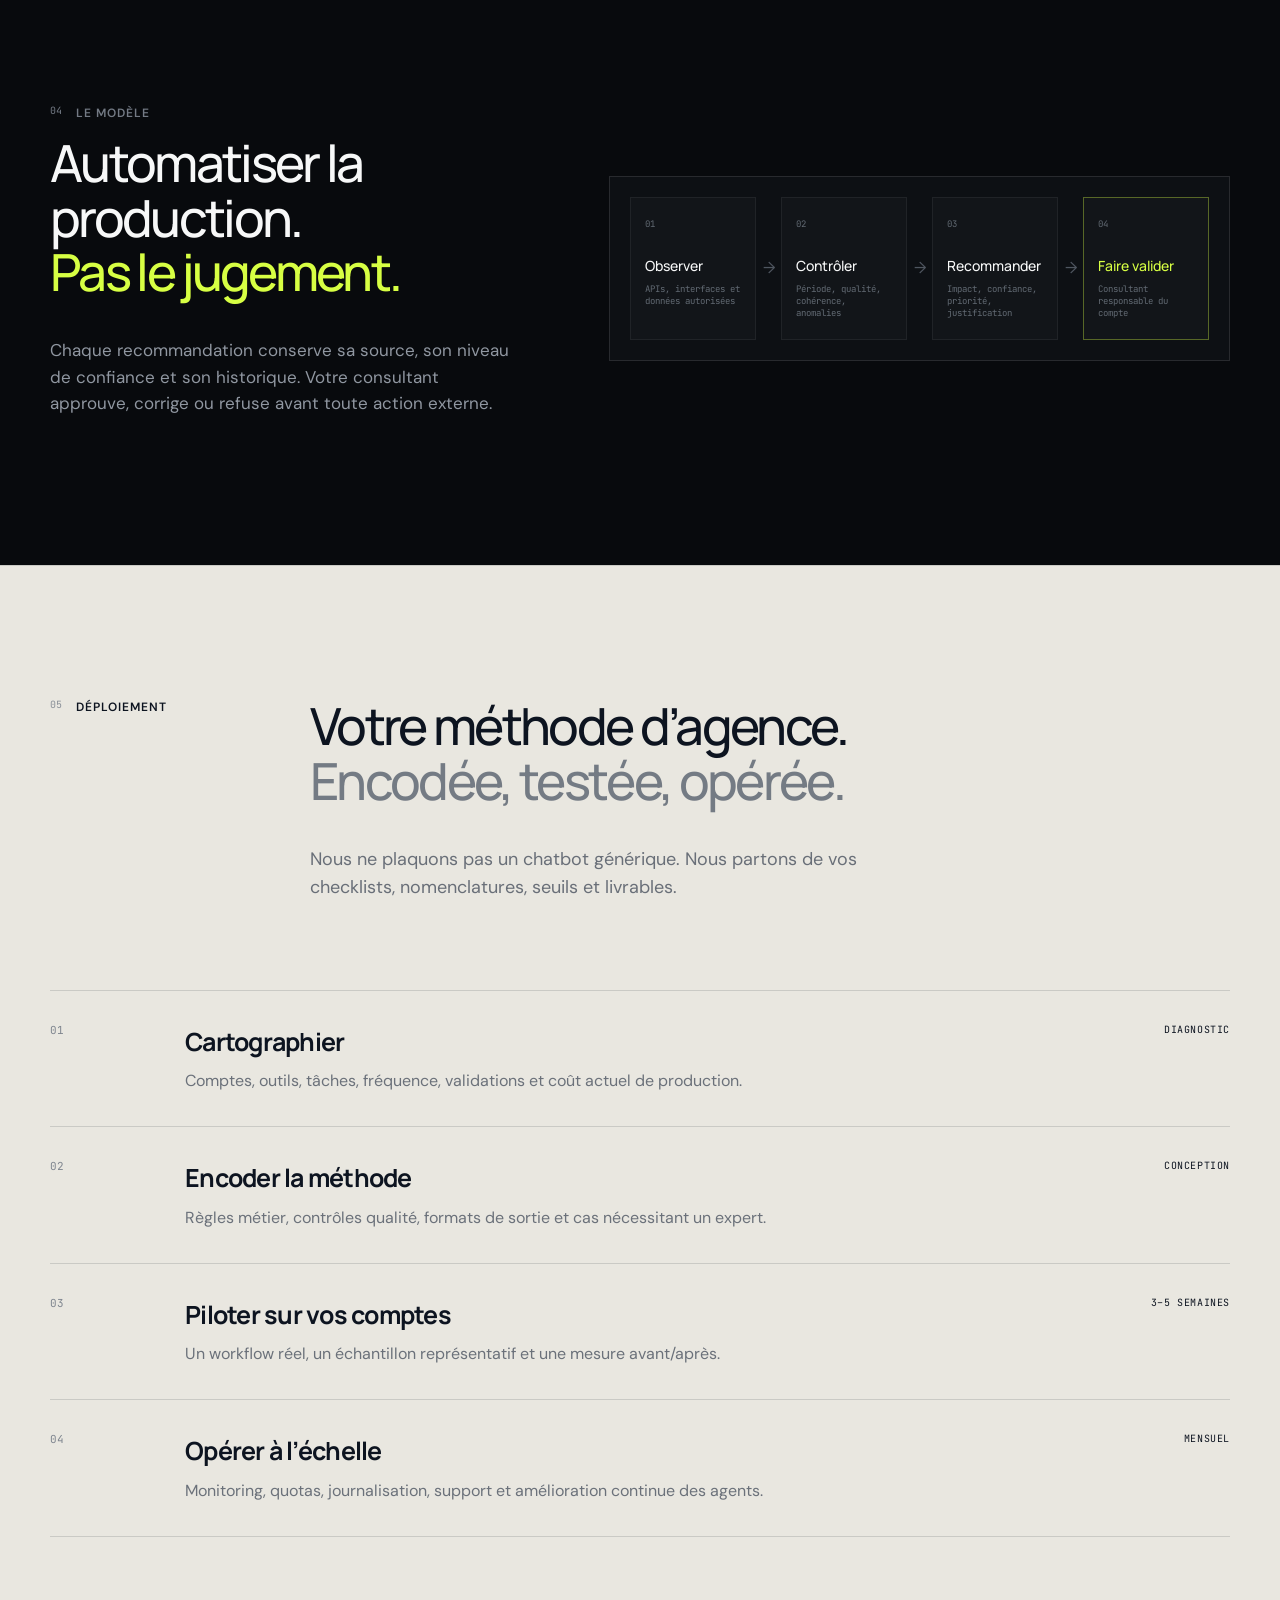
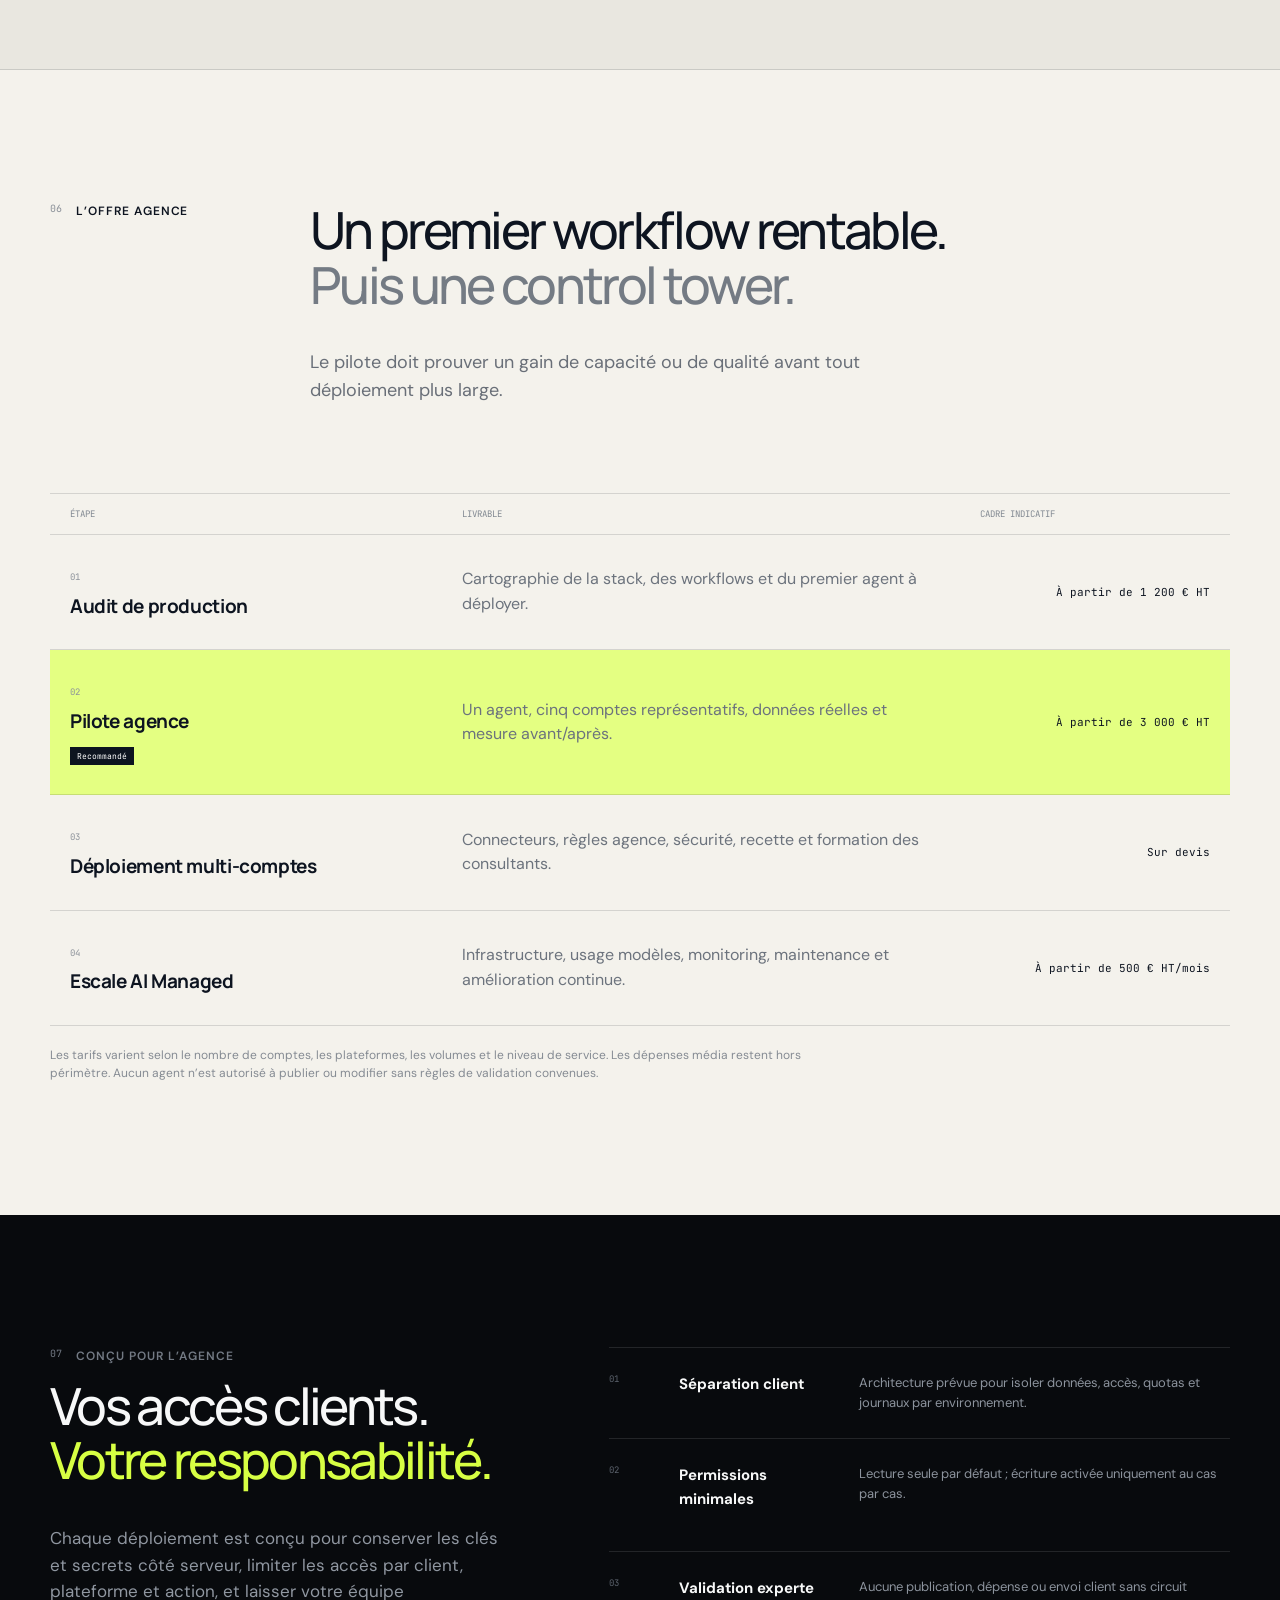
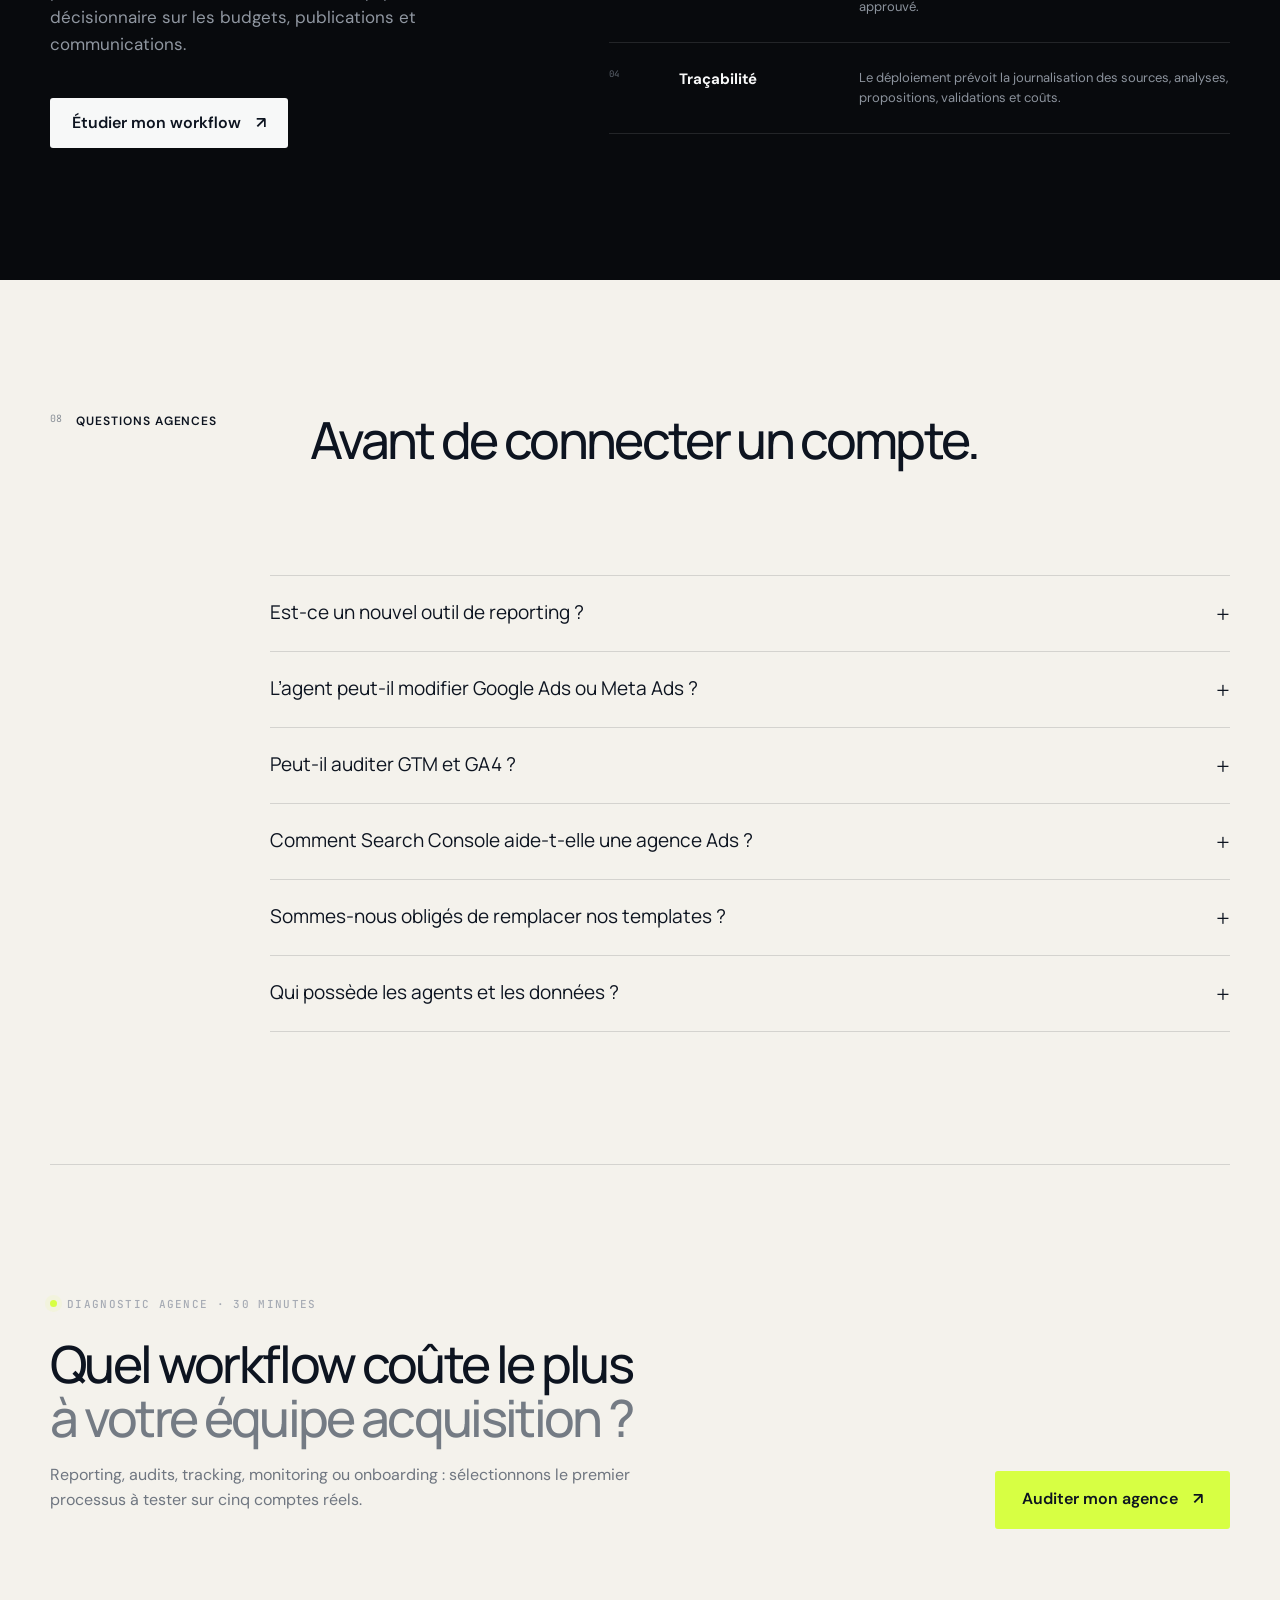
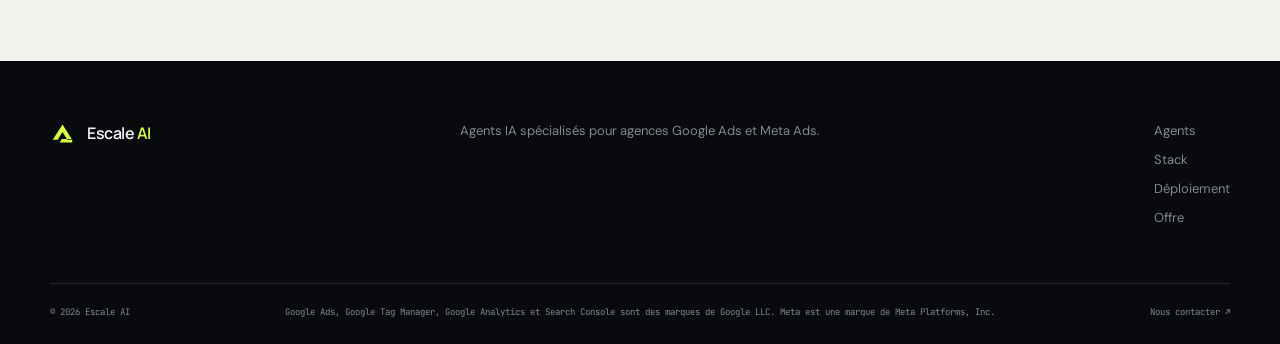
==== commit 956b07e5: "feat: rebrand site as Escale AI for acquisition agencies" ====
--- a/index.html
+++ b/index.html
@@ -1,22 +1,22 @@
-<!doctype html>
+<!DOCTYPE html>
 <html lang="fr">
 <head>
   <meta charset="utf-8">
   <meta name="viewport" content="width=device-width, initial-scale=1">
-  <title>Fabrique Agents — Agents IA métier pour les entreprises</title>
-  <meta name="description" content="Nous identifions, concevons et déployons des agents IA métier qui automatisent vos processus sous le contrôle de vos équipes.">
+  <title>Escale AI — Agents IA pour agences d’acquisition</title>
+  <meta name="description" content="Escale AI conçoit et opère des agents IA spécialisés Google Ads, Meta Ads, GTM, GA4 et Search Console pour les agences d’acquisition.">
   <meta name="robots" content="index,follow">
   <meta name="theme-color" content="#080a0d">
-  <link rel="canonical" href="https://fabriqueagents.fr/">
   <meta property="og:type" content="website">
   <meta property="og:locale" content="fr_FR">
-  <meta property="og:title" content="Fabrique Agents — Agents IA métier">
-  <meta property="og:description" content="Du diagnostic au déploiement : des agents IA connectés à vos outils, mesurés et contrôlés.">
-  <meta property="og:url" content="https://fabriqueagents.fr/">
-  <meta property="og:image" content="https://fabriqueagents.fr/og-image.svg">
+  <meta property="og:title" content="Escale AI — L’équipe d’agents IA des agences d’acquisition">
+  <meta property="og:description" content="Audits, tracking, monitoring, reporting et recommandations sur Google Ads, Meta Ads, GTM, GA4 et GSC.">
+  <meta property="og:image" content="https://raw.githubusercontent.com/Floskinou/AIAgentnewventure/main/og-image.png">
+  <meta property="og:image:width" content="1200">
+  <meta property="og:image:height" content="630">
   <meta name="twitter:card" content="summary_large_image">
-  <meta name="twitter:title" content="Fabrique Agents — Agents IA métier">
-  <meta name="twitter:description" content="Conception et déploiement d’agents IA pour les processus métier.">
+  <meta name="twitter:title" content="Escale AI — Agents IA pour agences d’acquisition">
+  <meta name="twitter:description" content="Industrialisez l’expertise de votre agence, sans automatiser les décisions à l’aveugle.">
   <link rel="icon" href="favicon.svg" type="image/svg+xml">
   <link rel="preconnect" href="https://fonts.googleapis.com">
   <link rel="preconnect" href="https://fonts.gstatic.com" crossorigin>
@@ -25,27 +25,27 @@
   <script type="application/ld+json">{
     "@context":"https://schema.org",
     "@type":"ProfessionalService",
-    "name":"Fabrique Agents",
-    "description":"Conseil, conception, déploiement et exploitation d’agents IA métier pour les entreprises françaises.",
+    "name":"Escale AI",
+    "description":"Conception et exploitation d’agents IA pour les agences d’acquisition Google Ads et Meta Ads.",
     "areaServed":"FR",
-    "url":"https://fabriqueagents.fr/"
+    "knowsAbout":["Google Ads","Meta Ads","Google Tag Manager","Google Analytics 4","Google Search Console"]
   }</script>
 </head>
 <body>
   <a class="skip-link" href="#contenu">Aller au contenu</a>
   <header class="site-header" id="accueil">
     <nav class="nav container" aria-label="Navigation principale">
-      <a class="brand" href="#accueil" aria-label="Fabrique Agents — Accueil">
-        <svg class="brand-mark" viewBox="0 0 32 32" aria-hidden="true"><path d="M4 5h11v9H4zM17 5h11v4H17zM17 11h11v16H17zM4 16h11v11H4z"/></svg>
-        <span>Fabrique Agents</span>
+      <a class="brand" href="#accueil" aria-label="Escale AI — Accueil">
+        <svg class="brand-mark" viewBox="0 0 36 36" aria-hidden="true"><path d="M4 27 18 5l14 22h-7l-7-11-7 11H4Zm10 4h18v-5H17l-3 5Z"/></svg>
+        <span>Escale <strong>AI</strong></span>
       </a>
       <button class="menu-toggle" type="button" aria-expanded="false" aria-controls="nav-links"><span></span><span></span><span></span><span class="sr-only">Ouvrir le menu</span></button>
       <div class="nav-links" id="nav-links">
-        <a href="#methode">Méthode</a>
-        <a href="#cas-usage">Cas d’usage</a>
+        <a href="#produits">Agents</a>
+        <a href="#stack">Stack</a>
+        <a href="#methode">Déploiement</a>
         <a href="#offre">Offre</a>
-        <a href="#securite">Sécurité</a>
-        <a class="nav-cta" href="https://calendly.com/escaleads/30min" target="_blank" rel="noopener">Parler de votre projet <span aria-hidden="true">↗</span></a>
+        <a class="nav-cta" href="https://calendly.com/escaleads/30min" target="_blank" rel="noopener">Auditer mon agence <span aria-hidden="true">↗</span></a>
       </div>
     </nav>
   </header>
@@ -53,131 +53,145 @@
   <main id="contenu">
     <section class="hero container" aria-labelledby="hero-title">
       <div class="hero-copy reveal">
-        <p class="eyebrow"><span class="status-dot"></span> Conseil · conception · déploiement</p>
-        <h1 id="hero-title">Vos processus métier.<br><em>Leur nouvel agent.</em></h1>
-        <p class="hero-lead">Nous transformons vos tâches répétitives en agents IA opérationnels, connectés à vos outils et contrôlés par vos équipes.</p>
+        <p class="eyebrow"><span class="status-dot"></span> Exclusivement pour les agences d’acquisition</p>
+        <h1 id="hero-title">Votre expertise média.<br><em>À l’échelle agence.</em></h1>
+        <p class="hero-lead">Escale AI conçoit et opère une équipe d’agents spécialisés pour contrôler, analyser et préparer le travail sur <strong>Google Ads, Meta Ads, GTM, GA4 et Search Console</strong> — sous validation de vos experts.</p>
         <div class="hero-actions">
-          <a class="button button-primary" href="https://calendly.com/escaleads/30min" target="_blank" rel="noopener">Identifier votre premier agent <span aria-hidden="true">↗</span></a>
-          <a class="text-link" href="#methode">Découvrir notre méthode <span aria-hidden="true">↓</span></a>
+          <a class="button button-primary" href="https://calendly.com/escaleads/30min" target="_blank" rel="noopener">Identifier le premier agent <span aria-hidden="true">↗</span></a>
+          <a class="text-link" href="#produits">Explorer les agents <span aria-hidden="true">↓</span></a>
         </div>
-        <ul class="hero-proof" aria-label="Engagements principaux">
-          <li><span>01</span> Résultat mesurable</li>
-          <li><span>02</span> Contrôle humain</li>
-          <li><span>03</span> Déploiement sécurisé</li>
+        <ul class="hero-proof" aria-label="Promesse Escale AI">
+          <li><span>01</span> Pensé par une agence</li>
+          <li><span>02</span> Multi-comptes</li>
+          <li><span>03</span> Validation humaine</li>
         </ul>
       </div>
 
-      <div class="agent-console reveal" aria-label="Exemple de workflow d’un agent IA métier">
-        <div class="console-topbar"><div><i></i><i></i><i></i></div><span>agent / reporting-agence</span><b>ACTIF</b></div>
+      <div class="agent-console reveal" role="img" aria-label="Démonstration simulée d’une tour de contrôle acquisition">
+        <div class="console-topbar"><div><i></i><i></i><i></i></div><span>escale-ai / démonstration</span><b>EXEMPLE SIMULÉ</b></div>
         <div class="console-body">
-          <div class="workflow-head"><span>Workflow du jour</span><small>Mis à jour à 08:42</small></div>
+          <div class="workflow-head"><span>Revue acquisition · scénario pilote</span><small>5 sources illustrées</small></div>
           <ol class="workflow">
-            <li class="done"><span class="node">✓</span><div><b>Collecte des données</b><small>Google Ads · Meta Ads · GA4</small></div><time>08:32</time></li>
-            <li class="done"><span class="node">✓</span><div><b>Contrôle qualité</b><small>3 écarts détectés et documentés</small></div><time>08:36</time></li>
-            <li class="active"><span class="node"></span><div><b>Analyse métier</b><small>Comparaison aux objectifs du mois</small></div><time>En cours</time></li>
-            <li><span class="node"></span><div><b>Préparation du livrable</b><small>Rapport + e-mail en brouillon</small></div><time>À venir</time></li>
-            <li><span class="node lock">⌁</span><div><b>Validation humaine</b><small>Requise avant tout envoi</small></div><time>Bloqué</time></li>
+            <li class="done"><span class="node">✓</span><div><b>Google Ads contrôlé</b><small>Budgets · conversions · requêtes · annonces</small></div><time>08:31</time></li>
+            <li class="done"><span class="node">✓</span><div><b>Tracking vérifié</b><small>GTM · consentement · événements GA4</small></div><time>08:35</time></li>
+            <li class="active"><span class="node"></span><div><b>Analyse cross-canal</b><small>Google Ads · Meta Ads · GA4 · GSC</small></div><time>En cours</time></li>
+            <li><span class="node"></span><div><b>Recommandations préparées</b><small>Priorisées par impact, confiance et effort</small></div><time>À venir</time></li>
+            <li><span class="node lock">⌁</span><div><b>Validation du consultant</b><small>Requise avant envoi ou modification</small></div><time>Bloqué</time></li>
           </ol>
-          <div class="console-footer"><span><i class="pulse"></i> Exécution supervisée</span><span>Coût suivi · Journal complet</span></div>
+          <div class="console-footer"><span><i class="pulse"></i> Circuit de supervision</span><span>Journalisation · suivi des coûts</span></div>
         </div>
       </div>
     </section>
 
-    <section class="trust-strip" aria-label="Outils compatibles">
-      <div class="container trust-inner"><span>Connectés à vos outils</span><div><b>Google Workspace</b><b>Microsoft 365</b><b>HubSpot</b><b>Salesforce</b><b>Google Ads</b><b>Meta</b><b>Slack</b></div></div>
+    <section class="trust-strip" id="stack" aria-label="Plateformes couvertes">
+      <div class="container trust-inner"><span>Une stack, cinq expertises</span><div><b>Google Ads</b><b>Meta Ads</b><b>Google Tag Manager</b><b>Google Analytics 4</b><b>Search Console</b></div></div>
     </section>
 
     <section class="problem section container" aria-labelledby="problem-title">
-      <div class="section-index reveal"><span>01</span><p>Le constat</p></div>
+      <div class="section-index reveal"><span>01</span><p>Le problème agence</p></div>
       <div class="problem-content reveal">
-        <h2 id="problem-title">Votre entreprise ne manque pas d’IA.<br><em>Elle manque d’exécution.</em></h2>
+        <h2 id="problem-title">Plus de comptes signifie souvent<br><em>moins de temps pour penser.</em></h2>
         <div class="problem-grid">
-          <p>Les équipes passent encore des heures à collecter, vérifier, relancer, classer et recopier. Les outils s’accumulent. L’information reste dispersée. Les opportunités attendent.</p>
-          <p>Un agent IA métier ne se contente pas de discuter. Il comprend un processus défini, utilise les outils autorisés, prépare le travail et demande une validation quand l’action engage l’entreprise.</p>
+          <p>Vos consultants recopient des chiffres, contrôlent les mêmes paramètres, cherchent les anomalies dans cinq interfaces et recommencent à chaque reporting. La croissance ajoute de la production avant d’ajouter de la marge.</p>
+          <p>Escale AI transforme votre méthode en workflows assistés : l’agent collecte et contrôle, votre expert interprète et décide. Vous augmentez la capacité de l’équipe sans déléguer la responsabilité à une boîte noire.</p>
+        </div>
+      </div>
+    </section>
+
+    <section class="products section" id="produits" aria-labelledby="products-title">
+      <div class="container">
+        <div class="section-heading reveal"><div class="section-index light"><span>02</span><p>Les agents</p></div><div><h2 id="products-title">Une équipe spécialisée.<br><em>Un seul système de contrôle.</em></h2><p>Chaque agent couvre un périmètre précis. Ensemble, ils relient média, tracking, analytics et recherche organique.</p></div></div>
+        <div class="product-grid">
+          <article class="product-card product-google reveal"><div class="product-top"><span>01 / GOOGLE ADS</span><b>SEA</b></div><h3>Google Ads Operator</h3><p>Surveille et prépare l’optimisation de vos comptes Search, Performance Max, Display et YouTube.</p><ul><li>Audit structure, budgets et enchères</li><li>Contrôle du tracking et des objectifs</li><li>Analyse requêtes, annonces et assets</li><li>Détection des dépenses sans résultat</li><li>Recommandations et modifications en brouillon</li></ul><div class="product-output"><span>Sorties</span><p>Alertes · audit priorisé · plan d’action · changements à valider</p></div></article>
+          <article class="product-card product-meta reveal"><div class="product-top"><span>02 / META ADS</span><b>SOCIAL</b></div><h3>Meta Ads Operator</h3><p>Donne à vos media buyers une lecture homogène des campagnes Facebook et Instagram.</p><ul><li>Monitoring budgets, CPA, ROAS et leads</li><li>Détection de fatigue créative</li><li>Contrôle campagnes, ensembles et publicités</li><li>Analyse audiences et placements</li><li>Briefs créatifs et arbitrages à valider</li></ul><div class="product-output"><span>Sorties</span><p>Alertes · scorecards · briefs créatifs · recommandations</p></div></article>
+          <article class="product-card product-gtm reveal"><div class="product-top"><span>03 / GTM</span><b>TRACKING</b></div><h3>Tagging Guardian</h3><p>Contrôle la qualité de mesure avant que les erreurs de tags ne faussent vos campagnes.</p><ul><li>Audit conteneurs, tags, triggers et variables</li><li>Spécifications dataLayer</li><li>Contrôle consentement et Consent Mode</li><li>Détection doublons et événements absents</li><li>Plan de recette GTM Preview</li></ul><div class="product-output"><span>Sorties</span><p>Plan de taggage · anomalies · recette · documentation</p></div></article>
+          <article class="product-card product-ga4 reveal"><div class="product-top"><span>04 / GA4</span><b>ANALYTICS</b></div><h3>Analytics Analyst</h3><p>Transforme les données GA4 en décisions d’acquisition lisibles par vos consultants et vos clients.</p><ul><li>Contrôle événements et conversions clés</li><li>Analyse source, support et campagne</li><li>Parcours landing page → conversion</li><li>Détection anomalies et ruptures de mesure</li><li>Lecture cross-canal et qualité des leads</li></ul><div class="product-output"><span>Sorties</span><p>Diagnostic · analyses · segments · commentaires clients</p></div></article>
+          <article class="product-card product-gsc reveal"><div class="product-top"><span>05 / SEARCH CONSOLE</span><b>SEARCH</b></div><h3>Search Intelligence</h3><p>Fait circuler les signaux SEO vers les équipes SEA pour améliorer mots-clés et landing pages.</p><ul><li>Opportunités requêtes et pages</li><li>Décrochages clics, impressions et positions</li><li>Synergies SEO / SEA</li><li>Détection cannibalisation et gaps</li><li>Priorisation des landing pages</li></ul><div class="product-output"><span>Sorties</span><p>Opportunités · alertes · matrice SEO/SEA · backlog landing pages</p></div></article>
+          <article class="product-card product-report reveal"><div class="product-top"><span>06 / CROSS-PLATFORM</span><b>CLIENT</b></div><h3>Agency Reporting Copilot</h3><p>Assemble la donnée contrôlée et prépare un reporting qui explique, recommande et arbitre.</p><ul><li>Collecte Google Ads, Meta, GA4 et GSC</li><li>Contrôles période, devise et complétude</li><li>Analyse objectifs vs résultats</li><li>Recommandations actionnables</li><li>Slides et e-mail préparés en brouillon</li></ul><div class="product-output"><span>Sorties</span><p>Dashboard · présentation · analyse · e-mail en brouillon</p></div></article>
+        </div>
+      </div>
+    </section>
+
+    <section class="coverage section container" aria-labelledby="coverage-title">
+      <div class="section-heading reveal"><div class="section-index"><span>03</span><p>Couverture produit</p></div><div><h2 id="coverage-title">De l’onboarding au reporting.<br><em>Tout le cycle de production.</em></h2><p>Nous déployons les modules dont votre agence a besoin, sans imposer une plateforme monolithique.</p></div></div>
+      <section class="coverage-table reveal" aria-label="Matrice de couverture des agents" tabindex="0">
+        <div class="coverage-row coverage-head"><span>Workflow</span><span>Google Ads</span><span>Meta Ads</span><span>GTM</span><span>GA4</span><span>GSC</span></div>
+        <div class="coverage-row"><strong>Onboarding &amp; accès</strong><i>●</i><i>●</i><i>●</i><i>●</i><i>●</i></div>
+        <div class="coverage-row"><strong>Audit initial</strong><i>●</i><i>●</i><i>●</i><i>●</i><i>●</i></div>
+        <div class="coverage-row"><strong>Monitoring quotidien</strong><i>●</i><i>●</i><i>●</i><i>●</i><i>●</i></div>
+        <div class="coverage-row"><strong>Recommandations</strong><i>●</i><i>●</i><i>●</i><i>●</i><i>●</i></div>
+        <div class="coverage-row"><strong>Production en brouillon</strong><i>●</i><i>●</i><i>●</i><i>—</i><i>—</i></div>
+        <div class="coverage-row"><strong>Reporting client</strong><i>●</i><i>●</i><i>●</i><i>●</i><i>●</i></div>
+      </section>
+    </section>
+
+    <section class="outcomes section">
+      <div class="container outcomes-layout">
+        <div class="outcome-copy reveal"><div class="section-index light"><span>04</span><p>Le modèle</p></div><h2>Automatiser la production.<br><em>Pas le jugement.</em></h2><p>Chaque recommandation conserve sa source, son niveau de confiance et son historique. Votre consultant approuve, corrige ou refuse avant toute action externe.</p></div>
+        <div class="control-flow reveal" role="img" aria-label="Circuit de validation Escale AI">
+          <div><span>01</span><b>Observer</b><small>APIs, interfaces et données autorisées</small></div><i>→</i><div><span>02</span><b>Contrôler</b><small>Période, qualité, cohérence, anomalies</small></div><i>→</i><div><span>03</span><b>Recommander</b><small>Impact, confiance, priorité, justification</small></div><i>→</i><div class="approved"><span>04</span><b>Faire valider</b><small>Consultant responsable du compte</small></div>
         </div>
       </div>
     </section>
 
     <section class="method section" id="methode" aria-labelledby="method-title">
       <div class="container">
-        <div class="section-heading reveal"><div class="section-index"><span>02</span><p>Notre méthode</p></div><div><h2 id="method-title">De la douleur au déploiement.<br><em>Sans effet tunnel.</em></h2><p>Chaque étape produit un livrable utile et une décision claire : poursuivre, ajuster ou arrêter.</p></div></div>
+        <div class="section-heading reveal"><div class="section-index"><span>05</span><p>Déploiement</p></div><div><h2 id="method-title">Votre méthode d’agence.<br><em>Encodée, testée, opérée.</em></h2><p>Nous ne plaquons pas un chatbot générique. Nous partons de vos checklists, nomenclatures, seuils et livrables.</p></div></div>
         <ol class="method-steps">
-          <li class="reveal"><span>01</span><div><h3>Diagnostic</h3><p>Nous cartographions les tâches, données, outils et risques pour identifier le cas d’usage au ROI le plus clair.</p></div><strong>5–10 jours</strong></li>
-          <li class="reveal"><span>02</span><div><h3>Pilote</h3><p>Un workflow, des données réelles, un environnement de test et des critères de succès définis avant de construire.</p></div><strong>3–5 semaines</strong></li>
-          <li class="reveal"><span>03</span><div><h3>Déploiement</h3><p>Intégrations, droits, quotas, journalisation, recette et formation : l’agent entre dans vos opérations.</p></div><strong>Sur mesure</strong></li>
-          <li class="reveal"><span>04</span><div><h3>Exploitation</h3><p>Monitoring, contrôle des coûts, correctifs et amélioration continue sans exposer vos clés ni notre savoir-faire.</p></div><strong>Continu</strong></li>
+          <li class="reveal"><span>01</span><div><h3>Cartographier</h3><p>Comptes, outils, tâches, fréquence, validations et coût actuel de production.</p></div><strong>Diagnostic</strong></li>
+          <li class="reveal"><span>02</span><div><h3>Encoder la méthode</h3><p>Règles métier, contrôles qualité, formats de sortie et cas nécessitant un expert.</p></div><strong>Conception</strong></li>
+          <li class="reveal"><span>03</span><div><h3>Piloter sur vos comptes</h3><p>Un workflow réel, un échantillon représentatif et une mesure avant/après.</p></div><strong>3–5 semaines</strong></li>
+          <li class="reveal"><span>04</span><div><h3>Opérer à l’échelle</h3><p>Monitoring, quotas, journalisation, support et amélioration continue des agents.</p></div><strong>Mensuel</strong></li>
         </ol>
       </div>
     </section>
 
-    <section class="use-cases section container" id="cas-usage" aria-labelledby="uses-title">
-      <div class="section-heading reveal"><div class="section-index"><span>03</span><p>Cas d’usage</p></div><div><h2 id="uses-title">Un agent pour le travail<br><em>qui revient chaque semaine.</em></h2><p>Nous ciblons d’abord les opérations fréquentes, mesurables et vérifiables.</p></div></div>
-      <div class="case-list">
-        <article class="case featured reveal"><div class="case-number">01</div><div><p class="case-label">Agences webmarketing</p><h3>Reporting, audits et onboarding sans la production manuelle.</h3><p>Collecte multicanale, contrôle qualité, analyse, préparation des recommandations et livrables en brouillon.</p><ul><li>Google Ads & Meta Ads</li><li>GA4 & CRM</li><li>Validation avant envoi</li></ul></div><div class="case-metric"><span>À mesurer</span><b>Temps par compte</b><small>avant / après pilote</small></div></article>
-        <article class="case reveal"><div class="case-number">02</div><div><p class="case-label">Hôtellerie & tourisme</p><h3>Des demandes entrantes aux réservations directes.</h3><p>Qualification du séjour, réponses issues du PMS, relances de devis et préparation du pré-séjour.</p></div><div class="case-arrow">↗</div></article>
-        <article class="case reveal"><div class="case-number">03</div><div><p class="case-label">Cabinets & finance</p><h3>Des dossiers complets, sans relances dispersées.</h3><p>Collecte des pièces, contrôle de complétude, classement et préparation du dossier pour validation.</p></div><div class="case-arrow">↗</div></article>
-        <article class="case reveal"><div class="case-number">04</div><div><p class="case-label">Services B2B</p><h3>Chaque lead qualifié, suivi et transmis au bon moment.</h3><p>Centralisation, enrichissement, réponse inbound, prise de rendez-vous et mise à jour du CRM.</p></div><div class="case-arrow">↗</div></article>
-      </div>
-    </section>
-
-    <section class="outcomes section">
-      <div class="container outcomes-layout">
-        <div class="outcome-copy reveal"><div class="section-index light"><span>04</span><p>Ce qui change</p></div><h2>On ne vous promet pas<br><em>de la magie.</em></h2><p>Nous définissons avec vous les indicateurs que le pilote doit améliorer. L’agent est jugé sur le travail accompli, pas sur l’impression qu’il donne.</p></div>
-        <div class="outcome-board reveal">
-          <div class="outcome-row"><span>Délai de traitement</span><div><i style="--w:82%"></i></div><b>Réduire</b></div>
-          <div class="outcome-row"><span>Tâches manuelles</span><div><i style="--w:68%"></i></div><b>Absorber</b></div>
-          <div class="outcome-row"><span>Dossiers complets</span><div><i style="--w:88%"></i></div><b>Augmenter</b></div>
-          <div class="outcome-row"><span>Actions traçables</span><div><i style="--w:100%"></i></div><b>Garantir</b></div>
-          <p>Objectifs définis au cadrage · Mesures avant/après · Aucun chiffre inventé</p>
-        </div>
-      </div>
-    </section>
-
     <section class="offer section container" id="offre" aria-labelledby="offer-title">
-      <div class="section-heading reveal"><div class="section-index"><span>05</span><p>Notre offre</p></div><div><h2 id="offer-title">Commencer petit.<br><em>Prouver. Puis déployer.</em></h2><p>Un parcours lisible, conçu pour limiter le risque et créer de la valeur à chaque étape.</p></div></div>
+      <div class="section-heading reveal"><div class="section-index"><span>06</span><p>L’offre agence</p></div><div><h2 id="offer-title">Un premier workflow rentable.<br><em>Puis une control tower.</em></h2><p>Le pilote doit prouver un gain de capacité ou de qualité avant tout déploiement plus large.</p></div></div>
       <div class="offer-table reveal">
         <div class="offer-row offer-head"><span>Étape</span><span>Livrable</span><span>Cadre indicatif</span></div>
-        <div class="offer-row"><div><small>01</small><h3>Diagnostic IA métier</h3></div><p>Processus priorisé, architecture fonctionnelle et feuille de route à 90 jours.</p><strong>À partir de 1 200 € HT</strong></div>
-        <div class="offer-row highlight"><div><small>02</small><h3>Pilote preuve de valeur</h3><em>Recommandé</em></div><p>Agent fonctionnel sur un workflow réel, tests, erreurs documentées et mesure avant/après.</p><strong>À partir de 3 000 € HT</strong></div>
-        <div class="offer-row"><div><small>03</small><h3>Déploiement</h3></div><p>Intégrations, sécurité, recette, formation et mise en production contrôlée.</p><strong>Sur devis</strong></div>
-        <div class="offer-row"><div><small>04</small><h3>Exploitation pilotée</h3></div><p>Hébergement, monitoring, maintenance, rapport d’usage et amélioration continue.</p><strong>À partir de 500 € HT/mois</strong></div>
+        <div class="offer-row"><div><small>01</small><h3>Audit de production</h3></div><p>Cartographie de la stack, des workflows et du premier agent à déployer.</p><strong>À partir de 1 200 € HT</strong></div>
+        <div class="offer-row highlight"><div><small>02</small><h3>Pilote agence</h3><em>Recommandé</em></div><p>Un agent, cinq comptes représentatifs, données réelles et mesure avant/après.</p><strong>À partir de 3 000 € HT</strong></div>
+        <div class="offer-row"><div><small>03</small><h3>Déploiement multi-comptes</h3></div><p>Connecteurs, règles agence, sécurité, recette et formation des consultants.</p><strong>Sur devis</strong></div>
+        <div class="offer-row"><div><small>04</small><h3>Escale AI Managed</h3></div><p>Infrastructure, usage modèles, monitoring, maintenance et amélioration continue.</p><strong>À partir de 500 € HT/mois</strong></div>
       </div>
-      <p class="offer-note reveal">Les tarifs finaux dépendent du workflow, des volumes, des intégrations et du niveau de service. Aucun projet n’est lancé sans périmètre ni critères d’acceptation.</p>
+      <p class="offer-note reveal">Les tarifs varient selon le nombre de comptes, les plateformes, les volumes et le niveau de service. Les dépenses média restent hors périmètre. Aucun agent n’est autorisé à publier ou modifier sans règles de validation convenues.</p>
     </section>
 
     <section class="security section" id="securite" aria-labelledby="security-title">
       <div class="container security-layout">
-        <div class="security-copy reveal"><div class="section-index light"><span>06</span><p>Contrôle & sécurité</p></div><h2 id="security-title">L’agent agit.<br><em>Vous gardez la main.</em></h2><p>Vos données restent isolées. Les secrets et clés modèles ne sont jamais exposés dans l’interface client. Les actions sensibles passent par les validations que nous définissons ensemble.</p><a class="button button-light" href="https://calendly.com/escaleads/30min" target="_blank" rel="noopener">Évaluer votre cas d’usage <span aria-hidden="true">↗</span></a></div>
+        <div class="security-copy reveal"><div class="section-index light"><span>07</span><p>Conçu pour l’agence</p></div><h2 id="security-title">Vos accès clients.<br><em>Votre responsabilité.</em></h2><p>Chaque déploiement est conçu pour conserver les clés et secrets côté serveur, limiter les accès par client, plateforme et action, et laisser votre équipe décisionnaire sur les budgets, publications et communications.</p><a class="button button-light" href="https://calendly.com/escaleads/30min" target="_blank" rel="noopener">Étudier mon workflow <span aria-hidden="true">↗</span></a></div>
         <div class="security-stack reveal">
-          <div><span>01</span><h3>Accès limité</h3><p>Rôles, outils autorisés, quotas et budgets par client.</p></div>
-          <div><span>02</span><h3>Données séparées</h3><p>Secrets côté serveur, isolation et rétention configurable.</p></div>
-          <div><span>03</span><h3>Actions supervisées</h3><p>Validation humaine avant envoi, publication, modification ou dépense.</p></div>
-          <div><span>04</span><h3>Traçabilité</h3><p>Entrées, sorties, validations et coûts suivis dans un journal complet.</p></div>
+          <div><span>01</span><h3>Séparation client</h3><p>Architecture prévue pour isoler données, accès, quotas et journaux par environnement.</p></div>
+          <div><span>02</span><h3>Permissions minimales</h3><p>Lecture seule par défaut ; écriture activée uniquement au cas par cas.</p></div>
+          <div><span>03</span><h3>Validation experte</h3><p>Aucune publication, dépense ou envoi client sans circuit approuvé.</p></div>
+          <div><span>04</span><h3>Traçabilité</h3><p>Le déploiement prévoit la journalisation des sources, analyses, propositions, validations et coûts.</p></div>
         </div>
       </div>
     </section>
 
     <section class="faq section container" aria-labelledby="faq-title">
-      <div class="section-heading reveal"><div class="section-index"><span>07</span><p>Questions</p></div><div><h2 id="faq-title">Avant de commencer.</h2></div></div>
+      <div class="section-heading reveal"><div class="section-index"><span>08</span><p>Questions agences</p></div><div><h2 id="faq-title">Avant de connecter un compte.</h2></div></div>
       <div class="faq-list reveal">
-        <details><summary>Quelle différence avec un chatbot ?<span>+</span></summary><p>Un chatbot répond. Un agent métier suit un processus, consulte les outils autorisés, prépare des actions, produit un livrable et sollicite une validation lorsque nécessaire.</p></details>
-        <details><summary>Faut-il remplacer nos logiciels ?<span>+</span></summary><p>Non. L’objectif est de relier les outils déjà utilisés — messagerie, CRM, ERP, tableurs, plateformes publicitaires ou stockage documentaire — lorsque leurs accès le permettent.</p></details>
-        <details><summary>Qui possède l’agent ?<span>+</span></summary><p>Vos données et contenus restent les vôtres. Le contrat précise les livrables et droits d’utilisation. Notre socle, nos composants génériques, prompts système et méthodes restent protégés sauf accord contraire.</p></details>
-        <details><summary>Peut-on commencer sans abonnement ?<span>+</span></summary><p>Oui pour le diagnostic et le pilote. Une exploitation mensuelle est requise si l’agent utilise notre infrastructure, nos clés, notre monitoring ou nos composants gérés.</p></details>
-        <details><summary>Combien de temps avant un premier résultat ?<span>+</span></summary><p>Un diagnostic prend généralement 5 à 10 jours ouvrés. Un pilote ciblé se déroule habituellement sur 3 à 5 semaines, selon les accès et validations fournis.</p></details>
+        <details><summary>Est-ce un nouvel outil de reporting ?<span>+</span></summary><p>Non. Escale AI peut alimenter vos livrables existants, mais va plus loin : contrôle des données, diagnostic, recommandation et préparation des actions. L’objectif est d’orchestrer votre stack, pas d’ajouter un dashboard de plus.</p></details>
+        <details><summary>L’agent peut-il modifier Google Ads ou Meta Ads ?<span>+</span></summary><p>L’agent analyse, recommande et prépare les changements en brouillon. Toute modification de budget, campagne, annonce ou ciblage reste soumise à validation humaine et est exécutée selon le circuit défini avec l’agence.</p></details>
+        <details><summary>Peut-il auditer GTM et GA4 ?<span>+</span></summary><p>Oui, selon les accès disponibles : inventaire des tags et événements, contrôles de cohérence, spécifications, plan de recette et détection d’anomalies. Une validation en Preview et sur le site réel reste nécessaire avant de déclarer un tracking fonctionnel.</p></details>
+        <details><summary>Comment Search Console aide-t-elle une agence Ads ?<span>+</span></summary><p>Les requêtes, pages et tendances organiques révèlent des opportunités de mots-clés, des gaps de landing pages et des synergies SEO/SEA. L’agent rapproche ces signaux des performances payantes.</p></details>
+        <details><summary>Sommes-nous obligés de remplacer nos templates ?<span>+</span></summary><p>Non. Nous pouvons produire dans vos formats actuels : Google Sheets, Slides, Looker Studio, e-mails, tickets ou documents internes, selon les intégrations validées.</p></details>
+        <details><summary>Qui possède les agents et les données ?<span>+</span></summary><p>Vos données et livrables client restent les vôtres. Escale AI opère son socle, ses composants et ses méthodes sous forme de service managé ; le contrat définit précisément les droits d’usage et la réversibilité.</p></details>
       </div>
     </section>
 
     <section class="final-cta section container reveal" aria-labelledby="cta-title">
-      <div><p class="eyebrow"><span class="status-dot"></span> Premier échange · 30 minutes</p><h2 id="cta-title">Quel travail votre premier<br><em>agent doit-il absorber ?</em></h2><p>Expliquez-nous le processus qui vous ralentit. Nous vous dirons franchement s’il constitue un bon cas d’usage.</p></div>
-      <a class="button button-primary button-large" href="https://calendly.com/escaleads/30min" target="_blank" rel="noopener">Réserver un échange <span aria-hidden="true">↗</span></a>
+      <div><p class="eyebrow"><span class="status-dot"></span> Diagnostic agence · 30 minutes</p><h2 id="cta-title">Quel workflow coûte le plus<br><em>à votre équipe acquisition ?</em></h2><p>Reporting, audits, tracking, monitoring ou onboarding : sélectionnons le premier processus à tester sur cinq comptes réels.</p></div>
+      <a class="button button-primary button-large" href="https://calendly.com/escaleads/30min" target="_blank" rel="noopener">Auditer mon agence <span aria-hidden="true">↗</span></a>
     </section>
   </main>
 
   <footer class="footer">
-    <div class="container footer-main"><a class="brand" href="#accueil"><svg class="brand-mark" viewBox="0 0 32 32" aria-hidden="true"><path d="M4 5h11v9H4zM17 5h11v4H17zM17 11h11v16H17zM4 16h11v11H4z"/></svg><span>Fabrique Agents</span></a><p>Agents IA métier conçus et déployés en France.</p><div><a href="#methode">Méthode</a><a href="#cas-usage">Cas d’usage</a><a href="#offre">Offre</a><a href="#securite">Sécurité</a></div></div>
-    <div class="container footer-bottom"><span>© <span id="year"></span> Fabrique Agents</span><span>Marque et mentions légales provisoires — site en phase de lancement</span><a href="https://calendly.com/escaleads/30min" target="_blank" rel="noopener">Nous contacter ↗</a></div>
+    <div class="container footer-main"><a class="brand" href="#accueil"><svg class="brand-mark" viewBox="0 0 36 36" aria-hidden="true"><path d="M4 27 18 5l14 22h-7l-7-11-7 11H4Zm10 4h18v-5H17l-3 5Z"/></svg><span>Escale <strong>AI</strong></span></a><p>Agents IA spécialisés pour agences Google Ads et Meta Ads.</p><div><a href="#produits">Agents</a><a href="#stack">Stack</a><a href="#methode">Déploiement</a><a href="#offre">Offre</a></div></div>
+    <div class="container footer-bottom"><span>© <span id="year"></span> Escale AI</span><span>Google Ads, Google Tag Manager, Google Analytics et Search Console sont des marques de Google LLC. Meta est une marque de Meta Platforms, Inc.</span><a href="https://calendly.com/escaleads/30min" target="_blank" rel="noopener">Nous contacter ↗</a></div>
   </footer>
-  <script src="script.js"></script>
+  <script src="script.js?v=2"></script>
 </body>
 </html>
--- a/styles.css
+++ b/styles.css
@@ -1 +1 @@
-:root{--bg:#080a0d;--bg-soft:#0d1015;--ink:#0d1420;--paper:#f4f2ec;--white:#fff;--muted:#6d737d;--line:rgba(14,22,33,.14);--dark-line:rgba(255,255,255,.11);--accent:#d7ff43;--accent-dark:#bada22;--max:1180px;--sans:'DM Sans',system-ui,sans-serif;--display:'Manrope',system-ui,sans-serif;--mono:'JetBrains Mono',monospace}*{box-sizing:border-box}html{scroll-behavior:smooth}body{margin:0;background:var(--paper);color:var(--ink);font-family:var(--sans);font-size:16px;line-height:1.55;-webkit-font-smoothing:antialiased}a{color:inherit;text-decoration:none}button{font:inherit}.container{width:min(var(--max),calc(100% - 48px));margin-inline:auto}.sr-only{position:absolute;width:1px;height:1px;padding:0;margin:-1px;overflow:hidden;clip:rect(0,0,0,0);white-space:nowrap;border:0}.skip-link{position:fixed;z-index:1000;left:16px;top:12px;transform:translateY(-150%);background:var(--accent);color:var(--ink);padding:12px 18px;border-radius:3px;font-weight:600}.skip-link:focus{transform:none}:focus-visible{outline:3px solid var(--accent-dark);outline-offset:4px}.site-header{position:fixed;top:0;left:0;right:0;z-index:100;background:rgba(8,10,13,.82);border-bottom:1px solid rgba(255,255,255,.08);backdrop-filter:blur(16px)}.nav{height:72px;display:flex;align-items:center;justify-content:space-between}.brand{display:inline-flex;align-items:center;gap:12px;font-family:var(--display);font-weight:600;letter-spacing:-.03em}.site-header .brand{color:#f7f8f8}.brand-mark{width:25px;height:25px;fill:var(--accent)}.nav-links{display:flex;align-items:center;gap:30px;color:#a9afb8;font-size:14px}.nav-links>a:not(.nav-cta):hover{color:#fff}.nav-cta{min-height:44px;display:inline-flex;align-items:center;gap:12px;background:var(--accent);color:var(--ink);padding:0 18px;border-radius:3px;font-weight:600}.nav-cta:hover,.button-primary:hover{background:var(--accent-dark);transform:translateY(-1px)}.menu-toggle{display:none;width:46px;height:46px;background:transparent;border:1px solid var(--dark-line);border-radius:4px;padding:11px}.menu-toggle span:not(.sr-only){display:block;height:1px;background:#fff;margin:5px 0}.hero{min-height:820px;padding-top:154px;padding-bottom:100px;display:grid;grid-template-columns:1.02fr .98fr;gap:66px;align-items:center}.hero:before{content:'';position:absolute;inset:0 0 auto;height:820px;background:var(--bg);z-index:-2}.hero:after{content:'';position:absolute;left:0;right:0;top:72px;height:748px;z-index:-1;opacity:.22;background-image:linear-gradient(rgba(255,255,255,.035) 1px,transparent 1px),linear-gradient(90deg,rgba(255,255,255,.035) 1px,transparent 1px);background-size:64px 64px;mask-image:linear-gradient(to bottom,black,transparent 90%)}.hero-copy{color:#f7f8f8}.eyebrow{font:500 11px var(--mono);text-transform:uppercase;letter-spacing:.12em;color:#a6abb4;display:flex;align-items:center;gap:10px}.status-dot{width:7px;height:7px;border-radius:50%;background:var(--accent);box-shadow:0 0 0 5px rgba(215,255,67,.09)}h1,h2,h3,p{margin-top:0}h1,h2{font-family:var(--display);font-weight:500;letter-spacing:-.052em}h1{font-size:clamp(52px,5.25vw,78px);line-height:.99;margin:30px 0 30px}h1 em,h2 em{font-style:normal;color:var(--accent)}.hero-lead{font-size:19px;line-height:1.58;color:#aeb4bd;max-width:580px}.hero-actions{display:flex;align-items:center;gap:28px;margin-top:38px}.button{min-height:50px;display:inline-flex;align-items:center;justify-content:center;gap:15px;padding:0 22px;border-radius:3px;font-weight:600;transition:.2s ease}.button-primary{background:var(--accent);color:var(--ink)}.text-link{color:#d9dde2;font-weight:500;border-bottom:1px solid #4b5057;padding:12px 0}.text-link:hover{border-color:var(--accent);color:var(--accent)}.hero-proof{list-style:none;padding:0;margin:68px 0 0;display:grid;grid-template-columns:repeat(3,1fr);border-top:1px solid var(--dark-line)}.hero-proof li{padding-top:17px;color:#e4e6e9;font-size:13px}.hero-proof span{display:block;font:10px var(--mono);color:#606771;margin-bottom:9px}.agent-console{border:1px solid rgba(255,255,255,.12);border-radius:6px;background:#0c0f13;box-shadow:0 36px 80px rgba(0,0,0,.45),0 0 0 1px rgba(255,255,255,.025) inset;overflow:hidden;transform:perspective(1200px) rotateY(-2deg)}.console-topbar{height:46px;display:grid;grid-template-columns:1fr auto 1fr;align-items:center;padding:0 15px;border-bottom:1px solid var(--dark-line);font:10px var(--mono);color:#686e77}.console-topbar div{display:flex;gap:6px}.console-topbar i{width:7px;height:7px;border-radius:50%;background:#2f343a}.console-topbar b{justify-self:end;color:var(--accent);font-weight:500}.console-body{padding:24px}.workflow-head{display:flex;justify-content:space-between;color:#f3f4f5;margin-bottom:23px;font-size:13px}.workflow-head small{color:#555d67}.workflow{padding:0;margin:0;list-style:none}.workflow li{display:grid;grid-template-columns:30px 1fr auto;gap:13px;position:relative;min-height:69px}.workflow li:not(:last-child):after{content:'';position:absolute;left:11px;top:25px;height:38px;border-left:1px dashed #343a42}.workflow .node{width:23px;height:23px;border:1px solid #323842;border-radius:50%;display:grid;place-items:center;font:10px var(--mono);color:#080a0d;background:#171b21;z-index:1}.workflow .done .node{background:var(--accent);border-color:var(--accent)}.workflow .active .node{border-color:var(--accent);box-shadow:0 0 0 4px rgba(215,255,67,.08)}.workflow .active .node:before{content:'';width:7px;height:7px;background:var(--accent);border-radius:50%;animation:pulse 1.7s infinite}.workflow b{display:block;color:#dfe2e6;font-size:12px;font-weight:500}.workflow small{display:block;color:#5f6670;font-size:10px;margin-top:3px}.workflow time{font:9px var(--mono);color:#555d67}.workflow .active time{color:var(--accent)}.console-footer{border-top:1px solid var(--dark-line);padding-top:17px;display:flex;justify-content:space-between;color:#555d67;font:9px var(--mono)}.console-footer .pulse{display:inline-block;width:6px;height:6px;border-radius:50%;background:var(--accent);margin-right:7px}.trust-strip{background:#11151a;border-block:1px solid rgba(255,255,255,.07);color:#747b84}.trust-inner{min-height:88px;display:flex;align-items:center;gap:50px}.trust-inner>span{font:10px var(--mono);text-transform:uppercase;letter-spacing:.1em;white-space:nowrap}.trust-inner>div{display:flex;justify-content:space-between;align-items:center;gap:36px;flex:1;overflow:hidden}.trust-inner b{font-family:var(--display);font-size:13px;color:#8c929a;white-space:nowrap}.section{padding-block:132px}.section-index{display:flex;gap:14px;align-items:flex-start;min-width:180px}.section-index span{font:10px var(--mono);color:#8a9098}.section-index p{font-size:12px;font-weight:600;text-transform:uppercase;letter-spacing:.08em}.problem{display:grid;grid-template-columns:220px 1fr;gap:40px}.problem h2,.section-heading h2,.outcome-copy h2,.security-copy h2,.final-cta h2{font-size:clamp(40px,4vw,60px);line-height:1.07;margin-bottom:38px}.problem h2 em,.section-heading h2 em,.final-cta h2 em{color:#747b84}.problem-grid{display:grid;grid-template-columns:1fr 1fr;gap:60px;color:#616873}.method{background:#e9e7e0;border-block:1px solid var(--line)}.section-heading{display:grid;grid-template-columns:220px 1fr;gap:40px;margin-bottom:70px}.section-heading>div:last-child{max-width:760px}.section-heading>div:last-child>p{max-width:570px;color:#696f78;font-size:18px}.method-steps{list-style:none;padding:0;margin:0;border-top:1px solid var(--line)}.method-steps li{display:grid;grid-template-columns:100px 1fr 160px;gap:35px;padding:32px 0;border-bottom:1px solid var(--line);align-items:start}.method-steps>li>span{font:11px var(--mono);color:#7e858e}.method-steps h3{font-family:var(--display);font-size:25px;letter-spacing:-.03em;margin:0 0 8px}.method-steps p{color:#6b717a;max-width:620px;margin:0}.method-steps strong{text-align:right;font:10px var(--mono);text-transform:uppercase;letter-spacing:.06em}.case-list{border-top:1px solid var(--line)}.case{display:grid;grid-template-columns:110px 1fr 110px;gap:30px;padding:36px 0;border-bottom:1px solid var(--line);align-items:center}.case-number{font:11px var(--mono);color:#899099;align-self:start}.case-label{font:10px var(--mono);text-transform:uppercase;letter-spacing:.09em;color:#7a818a;margin-bottom:14px}.case h3{font-family:var(--display);font-size:clamp(23px,2.6vw,36px);line-height:1.2;letter-spacing:-.038em;margin-bottom:12px}.case p{color:#707680;max-width:720px;margin-bottom:0}.case-arrow{justify-self:end;border:1px solid var(--line);width:46px;height:46px;display:grid;place-items:center;border-radius:50%}.case.featured{background:var(--ink);color:#fff;padding:42px;margin-inline:-24px;padding-inline:24px;border:0}.case.featured .case-label,.case.featured p{color:#9299a3}.case.featured ul{list-style:none;padding:0;display:flex;flex-wrap:wrap;gap:8px;margin:22px 0 0}.case.featured li{font:9px var(--mono);border:1px solid var(--dark-line);padding:7px 9px;color:#bac0c7}.case-metric{border-left:1px solid var(--dark-line);padding-left:26px}.case-metric span,.case-metric small{display:block;color:#727984;font:9px var(--mono)}.case-metric b{display:block;color:var(--accent);font-family:var(--display);font-size:18px;margin:8px 0}.outcomes,.security{background:var(--bg);color:#f7f8f8}.outcomes-layout,.security-layout{display:grid;grid-template-columns:.85fr 1.15fr;gap:100px;align-items:center}.section-index.light span,.section-index.light p{color:#737a84}.outcome-copy h2 em,.security-copy h2 em{color:var(--accent)}.outcome-copy>p,.security-copy>p{color:#9097a1;max-width:490px;font-size:17px}.outcome-board{border:1px solid var(--dark-line);padding:34px;background:#0d1014}.outcome-row{display:grid;grid-template-columns:150px 1fr 70px;gap:18px;align-items:center;padding:18px 0;border-bottom:1px solid rgba(255,255,255,.07);font-size:12px}.outcome-row>div{height:3px;background:#252a31}.outcome-row i{display:block;height:100%;width:var(--w);background:var(--accent)}.outcome-row b{text-align:right;color:#aeb4bc;font:9px var(--mono);text-transform:uppercase}.outcome-board>p{font:9px var(--mono);color:#555c66;margin:20px 0 0}.offer-table{border-top:1px solid var(--line)}.offer-row{display:grid;grid-template-columns:1fr 1.35fr 230px;gap:35px;padding:28px 20px;border-bottom:1px solid var(--line);align-items:center}.offer-head{font:9px var(--mono);color:#828992;text-transform:uppercase;padding-block:14px}.offer-row small{font:9px var(--mono);color:#8c929a}.offer-row h3{font-family:var(--display);font-size:19px;margin:4px 0 0;letter-spacing:-.02em}.offer-row p{color:#6c737d;margin:0}.offer-row strong{text-align:right;font:11px var(--mono)}.offer-row.highlight{background:#e4ff82}.offer-row em{display:inline-block;font:8px var(--mono);font-style:normal;background:var(--ink);color:#fff;padding:4px 7px;margin-top:10px}.offer-note{font-size:12px;color:#858b93;max-width:760px;margin:20px 0 0}.security-layout{align-items:start}.button-light{background:#f7f8f8;color:var(--ink);margin-top:24px}.security-stack{border-top:1px solid var(--dark-line)}.security-stack>div{display:grid;grid-template-columns:50px 160px 1fr;gap:20px;padding:25px 0;border-bottom:1px solid var(--dark-line)}.security-stack span{font:9px var(--mono);color:#5d646e}.security-stack h3{font-size:15px}.security-stack p{font-size:13px;color:#8c939d;margin:0}.faq{background:var(--paper)}.faq-list{max-width:960px;margin-left:auto;border-top:1px solid var(--line)}details{border-bottom:1px solid var(--line)}summary{min-height:75px;display:flex;align-items:center;justify-content:space-between;gap:20px;cursor:pointer;font-family:var(--display);font-size:19px;list-style:none}summary::-webkit-details-marker{display:none}summary span{font:300 24px var(--display);transition:.2s}details[open] summary span{transform:rotate(45deg)}details p{max-width:760px;color:#6b727c;padding:0 50px 26px 0}.final-cta{border-top:1px solid var(--line);display:flex;justify-content:space-between;align-items:flex-end;gap:60px}.final-cta h2{margin:25px 0 18px}.final-cta>div>p:last-child{color:#6f7680;max-width:630px}.button-large{min-height:58px;padding-inline:27px;white-space:nowrap}.footer{background:#080a0d;color:#818892;padding:60px 0 26px}.footer-main{display:grid;grid-template-columns:1fr 1fr 1fr;gap:50px;align-items:start}.footer .brand{color:#f4f5f6}.footer-main>p{font-size:13px}.footer-main>div{display:flex;flex-direction:column;gap:9px;justify-self:end;font-size:13px}.footer-main a:hover{color:var(--accent)}.footer-bottom{border-top:1px solid var(--dark-line);margin-top:55px;padding-top:22px;display:flex;justify-content:space-between;gap:20px;font:9px var(--mono)}.reveal{opacity:0;transform:translateY(18px);transition:opacity .7s ease,transform .7s ease}.reveal.is-visible{opacity:1;transform:none}@keyframes pulse{0%,100%{box-shadow:0 0 0 0 rgba(215,255,67,.35)}50%{box-shadow:0 0 0 8px rgba(215,255,67,0)}}@media(max-width:900px){.nav-links{display:none;position:absolute;left:0;right:0;top:72px;background:#0b0e12;padding:24px;flex-direction:column;align-items:stretch;border-bottom:1px solid var(--dark-line)}.nav-links.open{display:flex}.nav-links a{min-height:44px;display:flex;align-items:center}.menu-toggle{display:block}.hero{grid-template-columns:1fr;padding-top:130px;height:auto}.hero:before{height:1250px}.hero:after{height:1178px}.agent-console{transform:none;max-width:620px}.trust-inner{flex-direction:column;align-items:flex-start;padding-block:25px}.trust-inner>div{width:100%;flex-wrap:wrap;justify-content:flex-start}.problem,.section-heading{grid-template-columns:1fr}.section-index{min-width:0}.outcomes-layout,.security-layout{grid-template-columns:1fr;gap:60px}.offer-row{grid-template-columns:1fr 1.3fr}.offer-row>*:last-child{grid-column:2;text-align:left}.offer-head{display:none}.footer-main{grid-template-columns:1fr 1fr}.footer-main>div{justify-self:start}.footer-main>p{display:none}}@media(max-width:620px){.container{width:min(100% - 32px,var(--max))}.nav{height:64px}.site-header .brand span{font-size:15px}.hero{padding-top:115px;padding-bottom:72px;gap:48px}.hero:before{height:1170px}.hero:after{top:64px;height:1106px}.hero-lead{font-size:17px}.hero-actions{align-items:stretch;flex-direction:column;gap:12px}.text-link{text-align:center}.hero-proof{margin-top:48px;gap:10px}.hero-proof li{font-size:11px}.agent-console{margin-inline:-7px}.console-body{padding:18px 14px}.workflow li{grid-template-columns:27px 1fr}.workflow time{display:none}.console-footer{display:block}.console-footer span:last-child{display:none}.trust-inner>div{gap:18px 25px}.section{padding-block:88px}.problem-grid{grid-template-columns:1fr;gap:12px}.method-steps li{grid-template-columns:44px 1fr}.method-steps strong{grid-column:2;text-align:left}.case,.case.featured{grid-template-columns:42px 1fr;padding:28px 0;margin:0}.case.featured{padding-inline:16px}.case-arrow,.case-metric{display:none}.offer-row{grid-template-columns:1fr;gap:14px;padding-inline:0}.offer-row>*:last-child{grid-column:auto}.security-stack>div{grid-template-columns:38px 1fr}.security-stack p{grid-column:2}.outcome-board{padding:20px 16px}.outcome-row{grid-template-columns:105px 1fr}.outcome-row b{display:none}.final-cta{align-items:stretch;flex-direction:column}.footer-main{grid-template-columns:1fr}.footer-main>p{display:block}.footer-bottom{flex-direction:column}.footer-bottom span:nth-child(2){order:3}}@media(prefers-reduced-motion:reduce){html{scroll-behavior:auto}.reveal{opacity:1;transform:none;transition:none}.workflow .active .node:before{animation:none}.button,.nav-cta{transition:none}}+:root{--bg:#080a0d;--bg-soft:#0d1015;--ink:#0d1420;--paper:#f4f2ec;--white:#fff;--muted:#6d737d;--line:rgba(14,22,33,.14);--dark-line:rgba(255,255,255,.11);--accent:#d7ff43;--accent-dark:#bada22;--max:1180px;--sans:'DM Sans',system-ui,sans-serif;--display:'Manrope',system-ui,sans-serif;--mono:'JetBrains Mono',monospace}*{box-sizing:border-box}html{scroll-behavior:smooth}body{margin:0;background:var(--paper);color:var(--ink);font-family:var(--sans);font-size:16px;line-height:1.55;-webkit-font-smoothing:antialiased}a{color:inherit;text-decoration:none}button{font:inherit}.container{width:min(var(--max),calc(100% - 48px));margin-inline:auto}.sr-only{position:absolute;width:1px;height:1px;padding:0;margin:-1px;overflow:hidden;clip:rect(0,0,0,0);white-space:nowrap;border:0}.skip-link{position:fixed;z-index:1000;left:16px;top:12px;transform:translateY(-150%);background:var(--accent);color:var(--ink);padding:12px 18px;border-radius:3px;font-weight:600}.skip-link:focus{transform:none}:focus-visible{outline:3px solid var(--accent-dark);outline-offset:4px}.site-header{position:fixed;top:0;left:0;right:0;z-index:100;background:rgba(8,10,13,.82);border-bottom:1px solid rgba(255,255,255,.08);backdrop-filter:blur(16px)}.nav{height:72px;display:flex;align-items:center;justify-content:space-between}.brand{display:inline-flex;align-items:center;gap:12px;font-family:var(--display);font-weight:600;letter-spacing:-.03em}.site-header .brand{color:#f7f8f8}.brand-mark{width:25px;height:25px;fill:var(--accent)}.brand strong{color:var(--accent);font-weight:600}.nav-links{display:flex;align-items:center;gap:30px;color:#a9afb8;font-size:14px}.nav-links>a:not(.nav-cta):hover{color:#fff}.nav-cta{min-height:44px;display:inline-flex;align-items:center;gap:12px;background:var(--accent);color:var(--ink);padding:0 18px;border-radius:3px;font-weight:600}.nav-cta:hover,.button-primary:hover{background:var(--accent-dark);transform:translateY(-1px)}.menu-toggle{display:none;width:46px;height:46px;background:transparent;border:1px solid var(--dark-line);border-radius:4px;padding:11px}.menu-toggle span:not(.sr-only){display:block;height:1px;background:#fff;margin:5px 0}.hero{position:relative;min-height:820px;padding-top:154px;padding-bottom:100px;display:grid;grid-template-columns:1.02fr .98fr;gap:66px;align-items:center}.hero:before{content:'';position:absolute;left:50%;width:100vw;top:0;bottom:0;transform:translateX(-50%);background:var(--bg);z-index:-2}.hero:after{content:'';position:absolute;left:0;right:0;top:72px;height:748px;z-index:-1;opacity:.22;background-image:linear-gradient(rgba(255,255,255,.035) 1px,transparent 1px),linear-gradient(90deg,rgba(255,255,255,.035) 1px,transparent 1px);background-size:64px 64px;mask-image:linear-gradient(to bottom,black,transparent 90%)}.hero-copy{color:#f7f8f8}.eyebrow{font:500 11px var(--mono);text-transform:uppercase;letter-spacing:.12em;color:#a6abb4;display:flex;align-items:center;gap:10px}.status-dot{width:7px;height:7px;border-radius:50%;background:var(--accent);box-shadow:0 0 0 5px rgba(215,255,67,.09)}h1,h2,h3,p{margin-top:0}h1,h2{font-family:var(--display);font-weight:500;letter-spacing:-.052em}h1{font-size:clamp(52px,5.25vw,78px);line-height:.99;margin:30px 0 30px}h1 em,h2 em{font-style:normal;color:var(--accent)}.hero-lead{font-size:19px;line-height:1.58;color:#aeb4bd;max-width:580px}.hero-actions{display:flex;align-items:center;gap:28px;margin-top:38px}.button{min-height:50px;display:inline-flex;align-items:center;justify-content:center;gap:15px;padding:0 22px;border-radius:3px;font-weight:600;transition:.2s ease}.button-primary{background:var(--accent);color:var(--ink)}.text-link{color:#d9dde2;font-weight:500;border-bottom:1px solid #4b5057;padding:12px 0}.text-link:hover{border-color:var(--accent);color:var(--accent)}.hero-proof{list-style:none;padding:0;margin:68px 0 0;display:grid;grid-template-columns:repeat(3,1fr);border-top:1px solid var(--dark-line)}.hero-proof li{padding-top:17px;color:#e4e6e9;font-size:13px}.hero-proof span{display:block;font:10px var(--mono);color:#606771;margin-bottom:9px}.agent-console{border:1px solid rgba(255,255,255,.12);border-radius:6px;background:#0c0f13;box-shadow:0 36px 80px rgba(0,0,0,.45),0 0 0 1px rgba(255,255,255,.025) inset;overflow:hidden;transform:perspective(1200px) rotateY(-2deg)}.console-topbar{height:46px;display:grid;grid-template-columns:1fr auto 1fr;align-items:center;padding:0 15px;border-bottom:1px solid var(--dark-line);font:10px var(--mono);color:#686e77}.console-topbar div{display:flex;gap:6px}.console-topbar i{width:7px;height:7px;border-radius:50%;background:#2f343a}.console-topbar b{justify-self:end;color:var(--accent);font-weight:500}.console-body{padding:24px}.workflow-head{display:flex;justify-content:space-between;color:#f3f4f5;margin-bottom:23px;font-size:13px}.workflow-head small{color:#555d67}.workflow{padding:0;margin:0;list-style:none}.workflow li{display:grid;grid-template-columns:30px 1fr auto;gap:13px;position:relative;min-height:69px}.workflow li:not(:last-child):after{content:'';position:absolute;left:11px;top:25px;height:38px;border-left:1px dashed #343a42}.workflow .node{width:23px;height:23px;border:1px solid #323842;border-radius:50%;display:grid;place-items:center;font:10px var(--mono);color:#080a0d;background:#171b21;z-index:1}.workflow .done .node{background:var(--accent);border-color:var(--accent)}.workflow .active .node{border-color:var(--accent);box-shadow:0 0 0 4px rgba(215,255,67,.08)}.workflow .active .node:before{content:'';width:7px;height:7px;background:var(--accent);border-radius:50%;animation:pulse 1.7s infinite}.workflow b{display:block;color:#dfe2e6;font-size:12px;font-weight:500}.workflow small{display:block;color:#5f6670;font-size:10px;margin-top:3px}.workflow time{font:9px var(--mono);color:#555d67}.workflow .active time{color:var(--accent)}.console-footer{border-top:1px solid var(--dark-line);padding-top:17px;display:flex;justify-content:space-between;color:#555d67;font:9px var(--mono)}.console-footer .pulse{display:inline-block;width:6px;height:6px;border-radius:50%;background:var(--accent);margin-right:7px}.trust-strip{background:#11151a;border-block:1px solid rgba(255,255,255,.07);color:#747b84}.trust-inner{min-height:88px;display:flex;align-items:center;gap:50px}.trust-inner>span{font:10px var(--mono);text-transform:uppercase;letter-spacing:.1em;white-space:nowrap}.trust-inner>div{display:flex;justify-content:space-between;align-items:center;gap:36px;flex:1;overflow:hidden}.trust-inner b{font-family:var(--display);font-size:13px;color:#8c929a;white-space:nowrap}.section{padding-block:132px}.section-index{display:flex;gap:14px;align-items:flex-start;min-width:180px}.section-index span{font:10px var(--mono);color:#8a9098}.section-index p{font-size:12px;font-weight:600;text-transform:uppercase;letter-spacing:.08em}.problem{display:grid;grid-template-columns:220px 1fr;gap:40px}.problem h2,.section-heading h2,.outcome-copy h2,.security-copy h2,.final-cta h2{font-size:clamp(40px,4vw,60px);line-height:1.07;margin-bottom:38px}.problem h2 em,.section-heading h2 em,.final-cta h2 em{color:#747b84}.problem-grid{display:grid;grid-template-columns:1fr 1fr;gap:60px;color:#616873}.method{background:#e9e7e0;border-block:1px solid var(--line)}.section-heading{display:grid;grid-template-columns:220px 1fr;gap:40px;margin-bottom:70px}.section-heading>div:last-child{max-width:760px}.section-heading>div:last-child>p{max-width:570px;color:#696f78;font-size:18px}.method-steps{list-style:none;padding:0;margin:0;border-top:1px solid var(--line)}.method-steps li{display:grid;grid-template-columns:100px 1fr 160px;gap:35px;padding:32px 0;border-bottom:1px solid var(--line);align-items:start}.method-steps>li>span{font:11px var(--mono);color:#7e858e}.method-steps h3{font-family:var(--display);font-size:25px;letter-spacing:-.03em;margin:0 0 8px}.method-steps p{color:#6b717a;max-width:620px;margin:0}.method-steps strong{text-align:right;font:10px var(--mono);text-transform:uppercase;letter-spacing:.06em}.case-list{border-top:1px solid var(--line)}.case{display:grid;grid-template-columns:110px 1fr 110px;gap:30px;padding:36px 0;border-bottom:1px solid var(--line);align-items:center}.case-number{font:11px var(--mono);color:#899099;align-self:start}.case-label{font:10px var(--mono);text-transform:uppercase;letter-spacing:.09em;color:#7a818a;margin-bottom:14px}.case h3{font-family:var(--display);font-size:clamp(23px,2.6vw,36px);line-height:1.2;letter-spacing:-.038em;margin-bottom:12px}.case p{color:#707680;max-width:720px;margin-bottom:0}.case-arrow{justify-self:end;border:1px solid var(--line);width:46px;height:46px;display:grid;place-items:center;border-radius:50%}.case.featured{background:var(--ink);color:#fff;padding:42px;margin-inline:-24px;padding-inline:24px;border:0}.case.featured .case-label,.case.featured p{color:#9299a3}.case.featured ul{list-style:none;padding:0;display:flex;flex-wrap:wrap;gap:8px;margin:22px 0 0}.case.featured li{font:9px var(--mono);border:1px solid var(--dark-line);padding:7px 9px;color:#bac0c7}.case-metric{border-left:1px solid var(--dark-line);padding-left:26px}.case-metric span,.case-metric small{display:block;color:#727984;font:9px var(--mono)}.case-metric b{display:block;color:var(--accent);font-family:var(--display);font-size:18px;margin:8px 0}.outcomes,.security{background:var(--bg);color:#f7f8f8}.products{background:var(--bg);color:#f7f8f8}.products .section-heading>div:last-child>p{color:#8e959e}.product-grid{display:grid;grid-template-columns:repeat(2,1fr);border-top:1px solid var(--dark-line);border-left:1px solid var(--dark-line)}.product-card{position:relative;padding:38px;border-right:1px solid var(--dark-line);border-bottom:1px solid var(--dark-line);background:rgba(255,255,255,.015);overflow:hidden}.product-card:before{content:'';position:absolute;inset:0 auto 0 0;width:3px;background:var(--product,#d7ff43);opacity:.8}.product-top{display:flex;align-items:center;justify-content:space-between;margin-bottom:52px;font:9px var(--mono);letter-spacing:.07em;color:#68707a}.product-top b{border:1px solid var(--dark-line);padding:5px 7px;color:var(--product,#d7ff43);font-weight:500}.product-card h3{font:500 28px var(--display);letter-spacing:-.035em;margin-bottom:14px}.product-card>p{color:#8d949d;max-width:500px;min-height:50px}.product-card ul{list-style:none;padding:24px 0 20px;margin:25px 0;border-top:1px solid var(--dark-line)}.product-card li{position:relative;padding:6px 0 6px 19px;color:#c4c8cd;font-size:13px}.product-card li:before{content:'+';position:absolute;left:0;color:var(--product,#d7ff43);font:12px var(--mono)}.product-output{border-top:1px solid var(--dark-line);padding-top:18px}.product-output span{font:9px var(--mono);text-transform:uppercase;color:#626a74}.product-output p{margin:7px 0 0;color:#9299a2;font-size:12px}.product-google{--product:#79a7ff}.product-meta{--product:#ff7db5}.product-gtm{--product:#ffd15c}.product-ga4{--product:#c18cff}.product-gsc{--product:#6bd7a8}.product-report{--product:#d7ff43}.coverage-table{overflow-x:auto;border-top:1px solid var(--line)}.coverage-row{min-width:720px;display:grid;grid-template-columns:2fr repeat(5,1fr);border-bottom:1px solid var(--line);align-items:center;min-height:62px}.coverage-row>*{padding:14px;text-align:center}.coverage-row>*:first-child{text-align:left}.coverage-row strong{font-weight:500}.coverage-row i{font-style:normal;color:#a6ad25}.coverage-head{min-height:42px;font:9px var(--mono);text-transform:uppercase;color:#7a818a}.control-flow{display:grid;grid-template-columns:1fr 25px 1fr 25px 1fr 25px 1fr;align-items:stretch;border:1px solid var(--dark-line);padding:20px;background:#0d1014}.control-flow>div{padding:20px 14px;background:rgba(255,255,255,.02);border:1px solid rgba(255,255,255,.06)}.control-flow>i{display:grid;place-items:center;color:#4f5660;font-style:normal}.control-flow span,.control-flow small{display:block;font:9px var(--mono);color:#626a73}.control-flow b{display:block;font:500 14px var(--display);margin:26px 0 8px}.control-flow .approved{border-color:rgba(215,255,67,.35)}.control-flow .approved b{color:var(--accent)}.outcomes,.security{background:var(--bg);color:#f7f8f8}.outcomes-layout,.security-layout{display:grid;grid-template-columns:.85fr 1.15fr;gap:100px;align-items:center}.section-index.light span,.section-index.light p{color:#737a84}.outcome-copy h2 em,.security-copy h2 em{color:var(--accent)}.outcome-copy>p,.security-copy>p{color:#9097a1;max-width:490px;font-size:17px}.outcome-board{border:1px solid var(--dark-line);padding:34px;background:#0d1014}.outcome-row{display:grid;grid-template-columns:150px 1fr 70px;gap:18px;align-items:center;padding:18px 0;border-bottom:1px solid rgba(255,255,255,.07);font-size:12px}.outcome-row>div{height:3px;background:#252a31}.outcome-row i{display:block;height:100%;width:var(--w);background:var(--accent)}.outcome-row b{text-align:right;color:#aeb4bc;font:9px var(--mono);text-transform:uppercase}.outcome-board>p{font:9px var(--mono);color:#555c66;margin:20px 0 0}.offer-table{border-top:1px solid var(--line)}.offer-row{display:grid;grid-template-columns:1fr 1.35fr 230px;gap:35px;padding:28px 20px;border-bottom:1px solid var(--line);align-items:center}.offer-head{font:9px var(--mono);color:#828992;text-transform:uppercase;padding-block:14px}.offer-row small{font:9px var(--mono);color:#8c929a}.offer-row h3{font-family:var(--display);font-size:19px;margin:4px 0 0;letter-spacing:-.02em}.offer-row p{color:#6c737d;margin:0}.offer-row strong{text-align:right;font:11px var(--mono)}.offer-row.highlight{background:#e4ff82}.offer-row em{display:inline-block;font:8px var(--mono);font-style:normal;background:var(--ink);color:#fff;padding:4px 7px;margin-top:10px}.offer-note{font-size:12px;color:#858b93;max-width:760px;margin:20px 0 0}.security-layout{align-items:start}.button-light{background:#f7f8f8;color:var(--ink);margin-top:24px}.security-stack{border-top:1px solid var(--dark-line)}.security-stack>div{display:grid;grid-template-columns:50px 160px 1fr;gap:20px;padding:25px 0;border-bottom:1px solid var(--dark-line)}.security-stack span{font:9px var(--mono);color:#5d646e}.security-stack h3{font-size:15px}.security-stack p{font-size:13px;color:#8c939d;margin:0}.faq{background:var(--paper)}.faq-list{max-width:960px;margin-left:auto;border-top:1px solid var(--line)}details{border-bottom:1px solid var(--line)}summary{min-height:75px;display:flex;align-items:center;justify-content:space-between;gap:20px;cursor:pointer;font-family:var(--display);font-size:19px;list-style:none}summary::-webkit-details-marker{display:none}summary span{font:300 24px var(--display);transition:.2s}details[open] summary span{transform:rotate(45deg)}details p{max-width:760px;color:#6b727c;padding:0 50px 26px 0}.final-cta{border-top:1px solid var(--line);display:flex;justify-content:space-between;align-items:flex-end;gap:60px}.final-cta h2{margin:25px 0 18px}.final-cta>div>p:last-child{color:#6f7680;max-width:630px}.button-large{min-height:58px;padding-inline:27px;white-space:nowrap}.footer{background:#080a0d;color:#818892;padding:60px 0 26px}.footer-main{display:grid;grid-template-columns:1fr 1fr 1fr;gap:50px;align-items:start}.footer .brand{color:#f4f5f6}.footer-main>p{font-size:13px}.footer-main>div{display:flex;flex-direction:column;gap:9px;justify-self:end;font-size:13px}.footer-main a:hover{color:var(--accent)}.footer-bottom{border-top:1px solid var(--dark-line);margin-top:55px;padding-top:22px;display:flex;justify-content:space-between;gap:20px;font:9px var(--mono)}.reveal{opacity:0;transform:translateY(18px);transition:opacity .7s ease,transform .7s ease}.reveal.is-visible{opacity:1;transform:none}@keyframes pulse{0%,100%{box-shadow:0 0 0 0 rgba(215,255,67,.35)}50%{box-shadow:0 0 0 8px rgba(215,255,67,0)}}@media(max-width:900px){.nav-links{display:none;position:absolute;left:0;right:0;top:72px;background:#0b0e12;padding:24px;flex-direction:column;align-items:stretch;border-bottom:1px solid var(--dark-line)}.nav-links.open{display:flex}.nav-links a{min-height:44px;display:flex;align-items:center}.menu-toggle{display:block}.hero{grid-template-columns:1fr;padding-top:130px;height:auto}.hero:after{height:1178px}.agent-console{transform:none;max-width:620px}.trust-inner{flex-direction:column;align-items:flex-start;padding-block:25px}.trust-inner>div{width:100%;flex-wrap:wrap;justify-content:flex-start}.problem,.section-heading{grid-template-columns:1fr}.section-index{min-width:0}.product-grid{grid-template-columns:1fr}.outcomes-layout,.security-layout{grid-template-columns:1fr;gap:60px}.control-flow{grid-template-columns:1fr 20px 1fr}.control-flow>i:nth-of-type(2){display:none}.control-flow>div:nth-of-type(3),.control-flow>div:nth-of-type(4){margin-top:20px}.offer-row{grid-template-columns:1fr 1.3fr}.offer-row>*:last-child{grid-column:2;text-align:left}.offer-head{display:none}.footer-main{grid-template-columns:1fr 1fr}.footer-main>div{justify-self:start}.footer-main>p{display:none}}@media(max-width:620px){.container{width:min(100% - 32px,var(--max))}.nav{height:64px}.site-header .brand span{font-size:15px}.hero{padding-top:115px;padding-bottom:72px;gap:48px}.hero:after{top:64px;height:1106px}.hero-lead{font-size:17px}.hero-actions{align-items:stretch;flex-direction:column;gap:12px}.text-link{text-align:center}.hero-proof{margin-top:48px;gap:10px}.hero-proof li{font-size:11px}.agent-console{margin-inline:-7px}.console-body{padding:18px 14px}.workflow li{grid-template-columns:27px 1fr}.workflow time{display:none}.console-footer{display:block}.console-footer span:last-child{display:none}.trust-inner>div{gap:18px 25px}.product-card{padding:28px 22px}.product-top{margin-bottom:35px}.control-flow{grid-template-columns:1fr;padding:14px}.control-flow>i{transform:rotate(90deg);min-height:24px}.control-flow>i:nth-of-type(2){display:grid}.control-flow>div:nth-of-type(3),.control-flow>div:nth-of-type(4){margin-top:0}.section{padding-block:88px}.problem-grid{grid-template-columns:1fr;gap:12px}.method-steps li{grid-template-columns:44px 1fr}.method-steps strong{grid-column:2;text-align:left}.case,.case.featured{grid-template-columns:42px 1fr;padding:28px 0;margin:0}.case.featured{padding-inline:16px}.case-arrow,.case-metric{display:none}.offer-row{grid-template-columns:1fr;gap:14px;padding-inline:0}.offer-row>*:last-child{grid-column:auto}.security-stack>div{grid-template-columns:38px 1fr}.security-stack p{grid-column:2}.outcome-board{padding:20px 16px}.outcome-row{grid-template-columns:105px 1fr}.outcome-row b{display:none}.final-cta{align-items:stretch;flex-direction:column}.footer-main{grid-template-columns:1fr}.footer-main>p{display:block}.footer-bottom{flex-direction:column}.footer-bottom span:nth-child(2){order:3}}@media(prefers-reduced-motion:reduce){html{scroll-behavior:auto}.reveal{opacity:1;transform:none;transition:none}.workflow .active .node:before{animation:none}.button,.nav-cta{transition:none}}
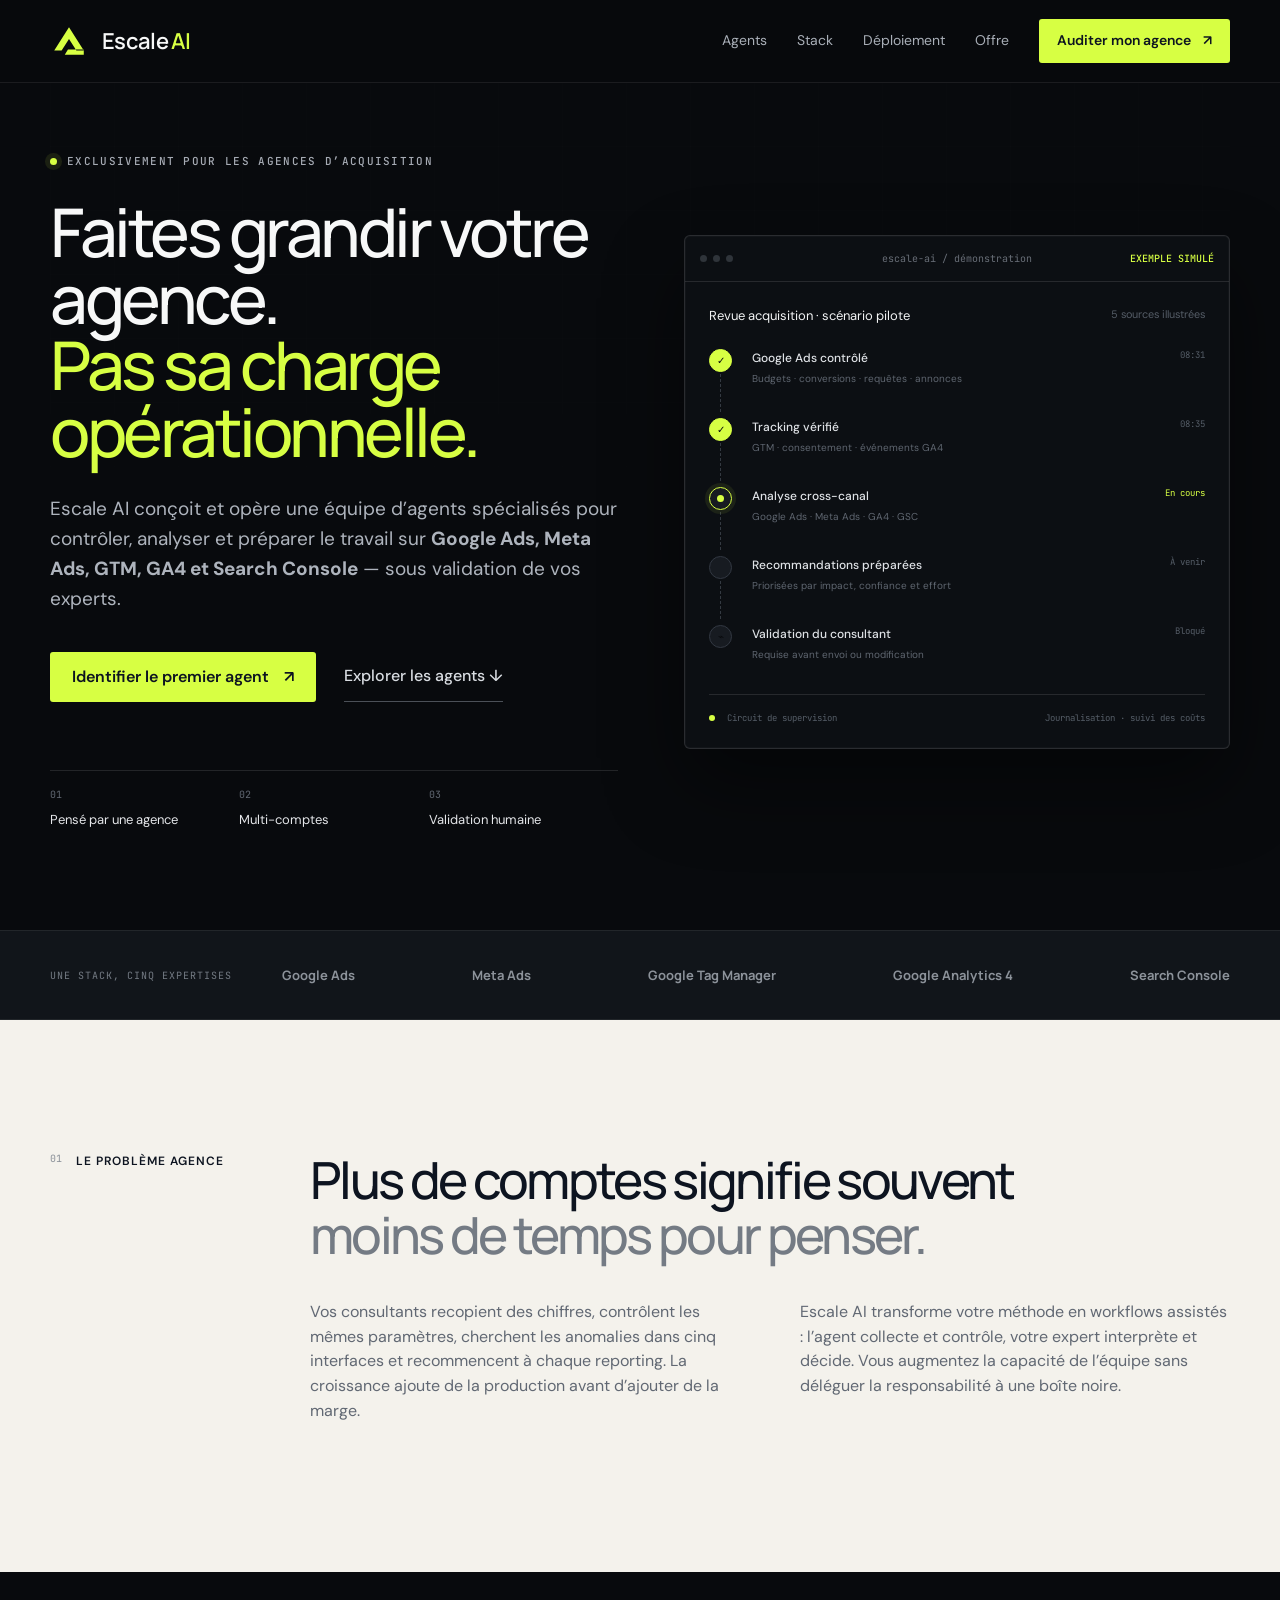
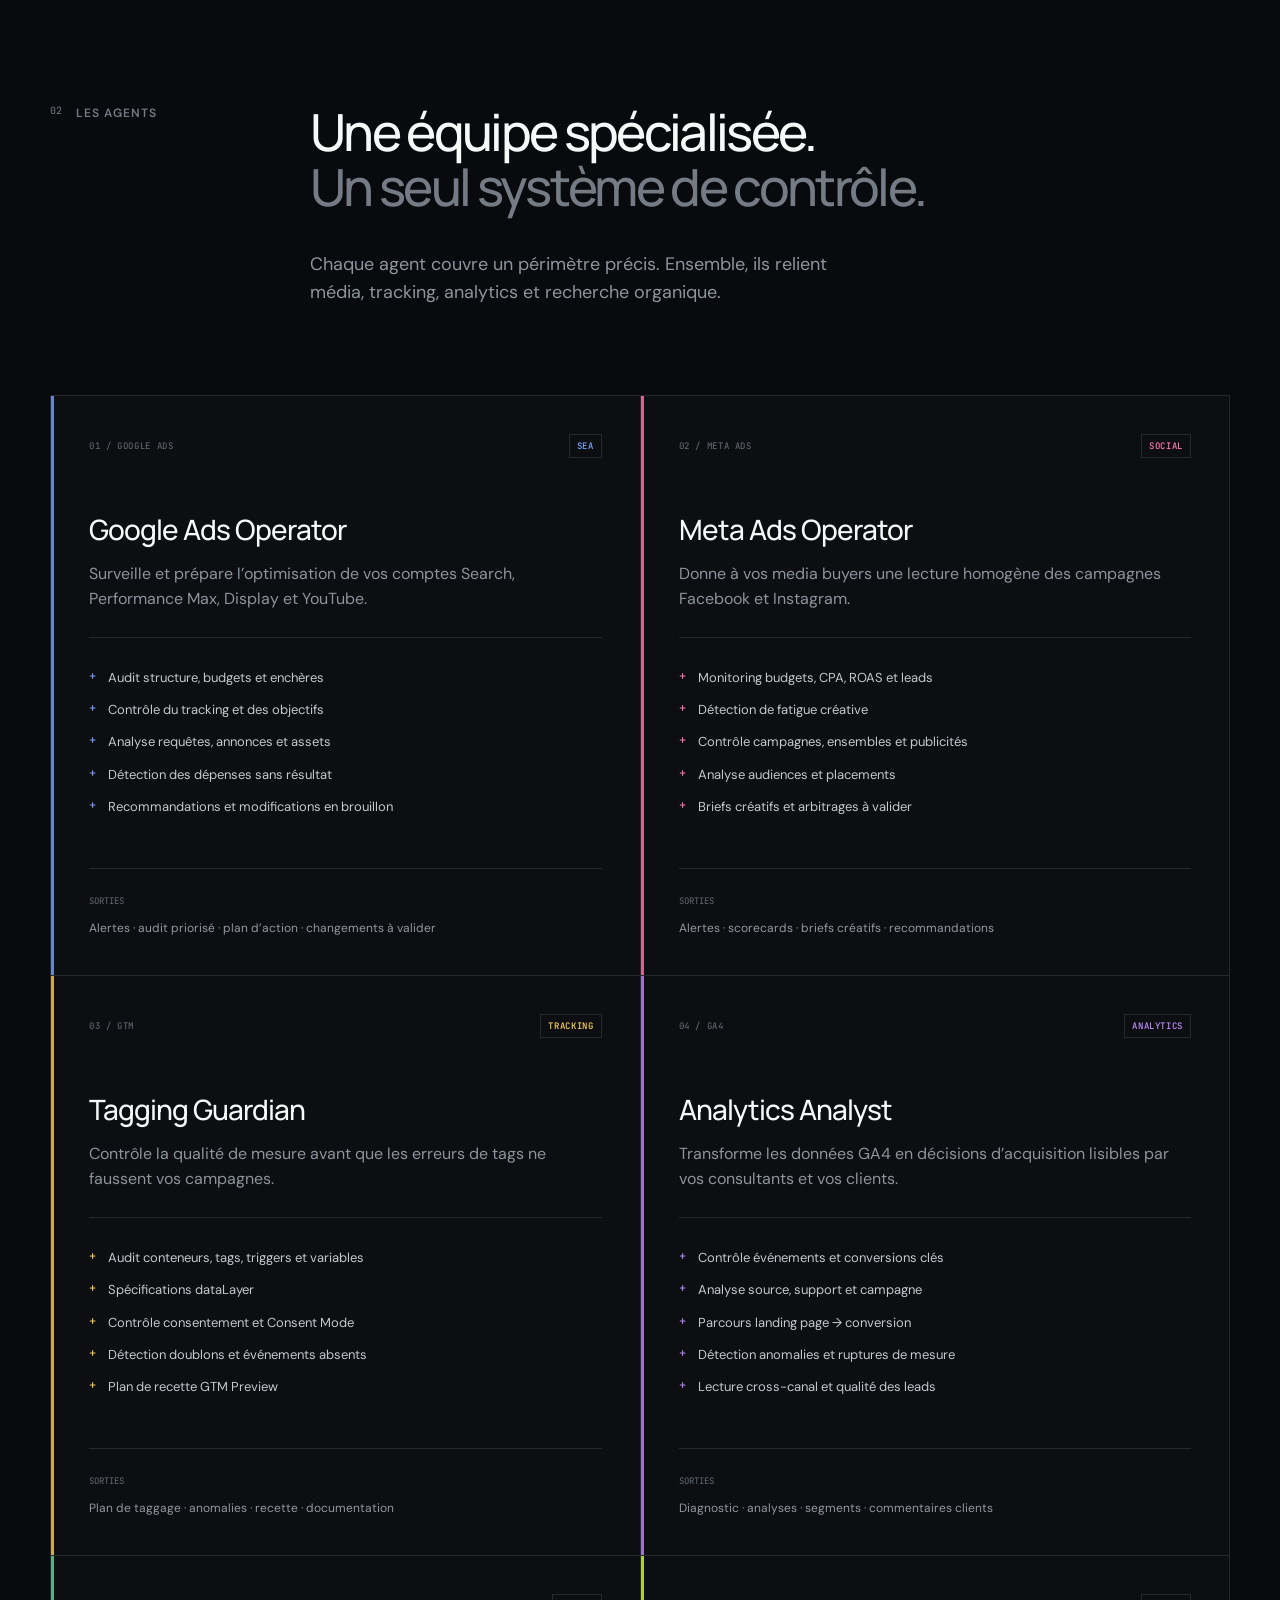
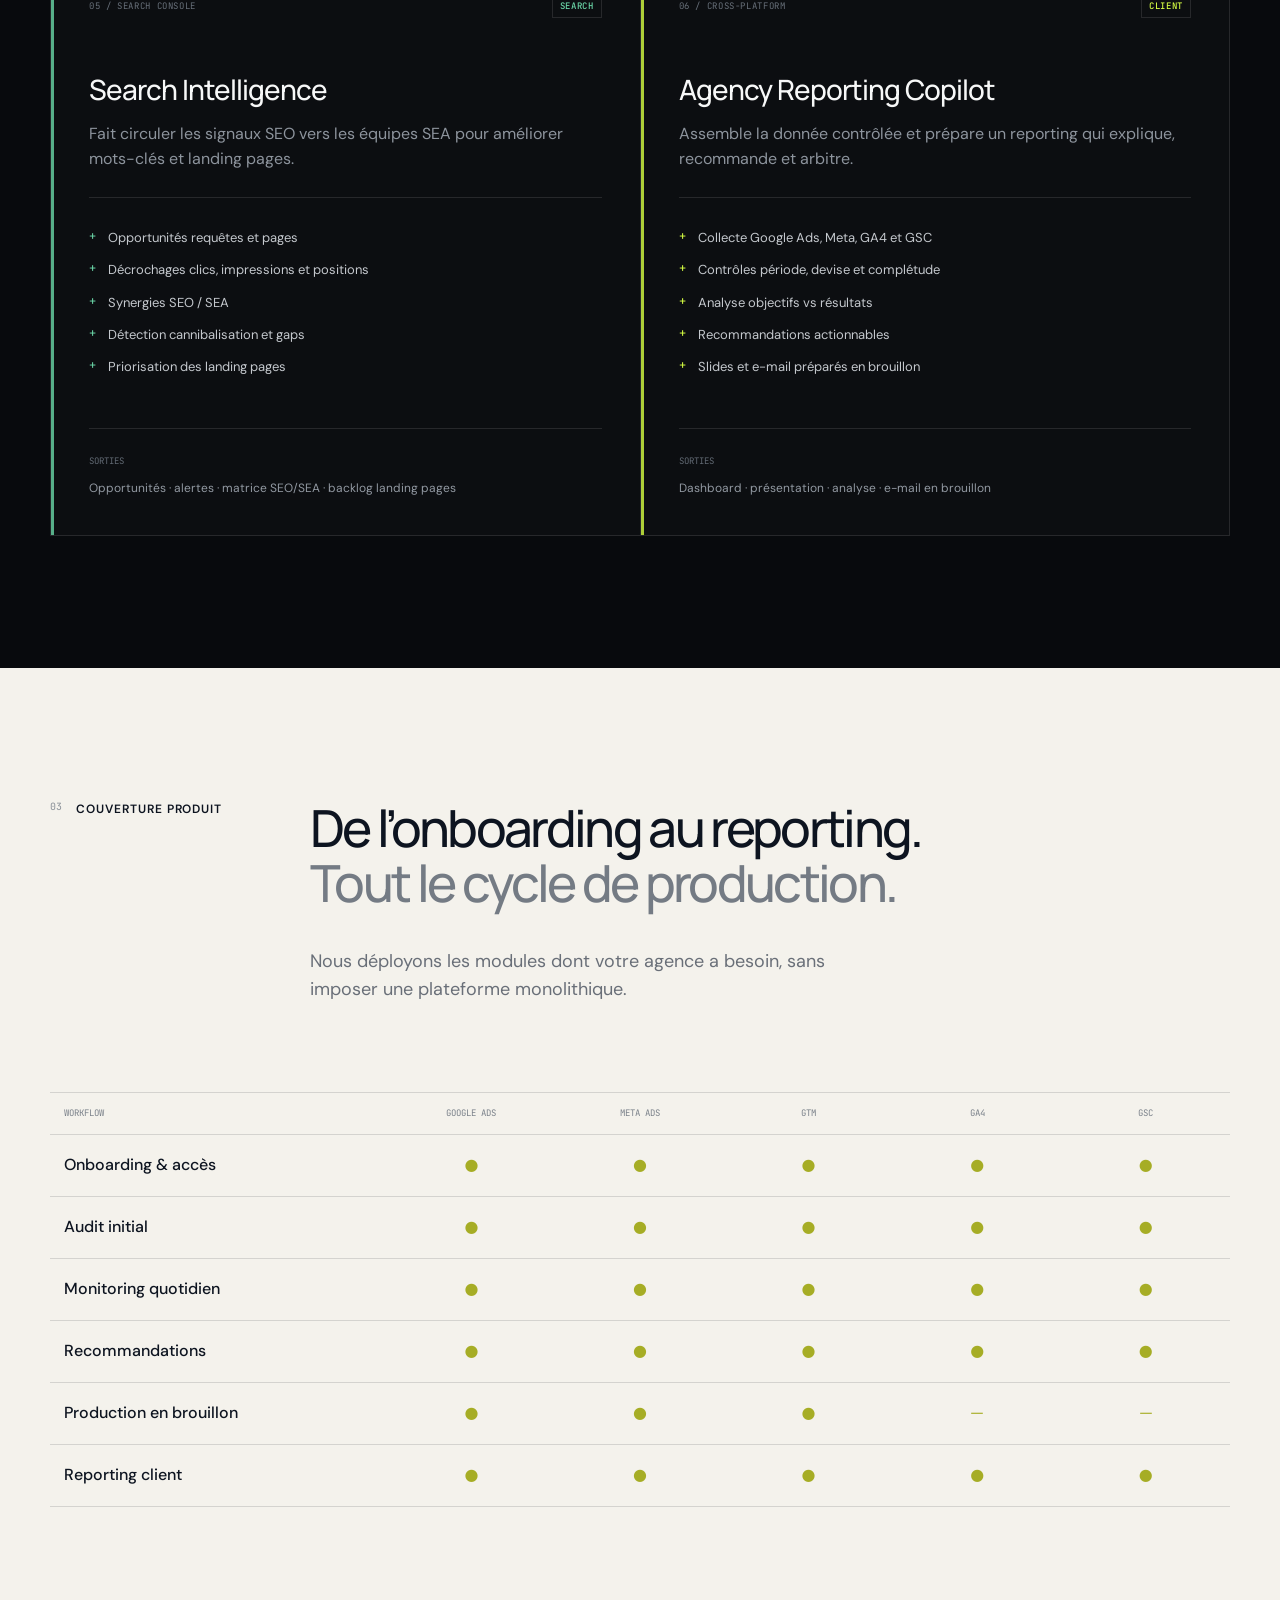
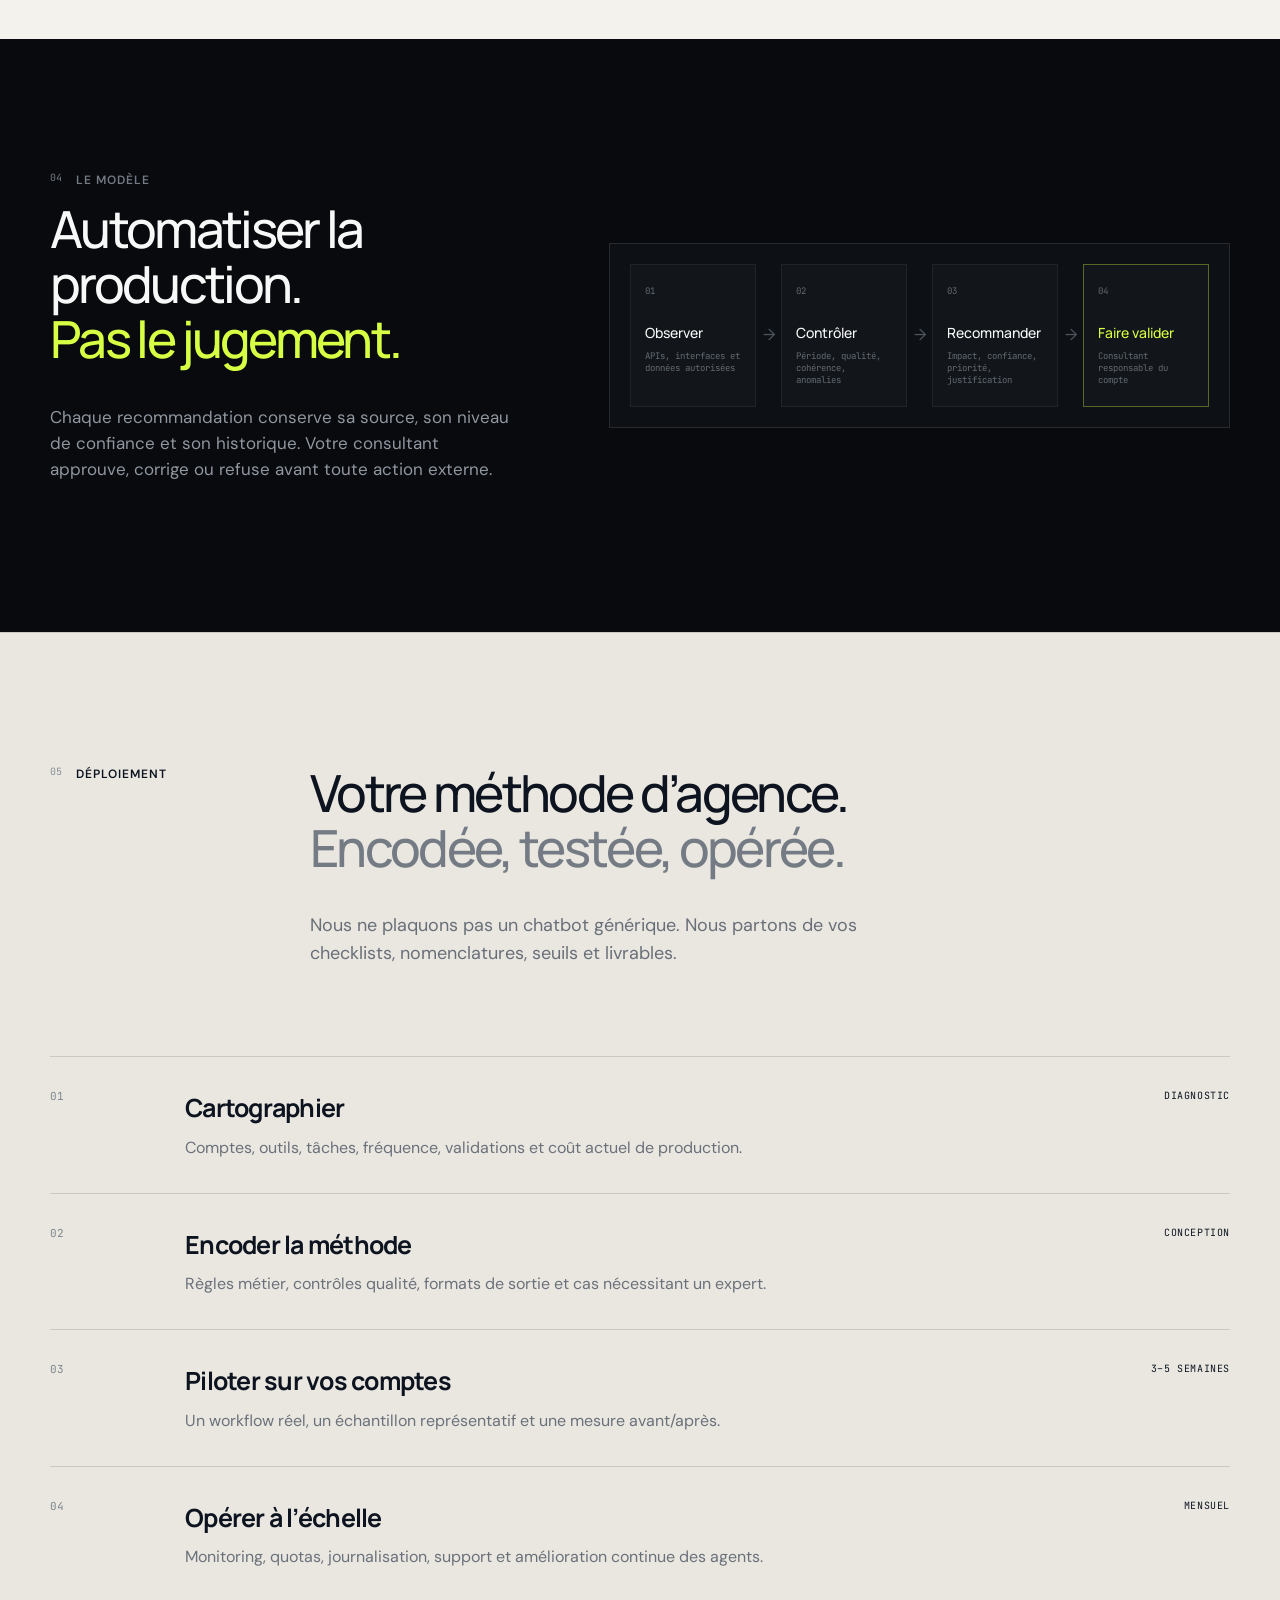
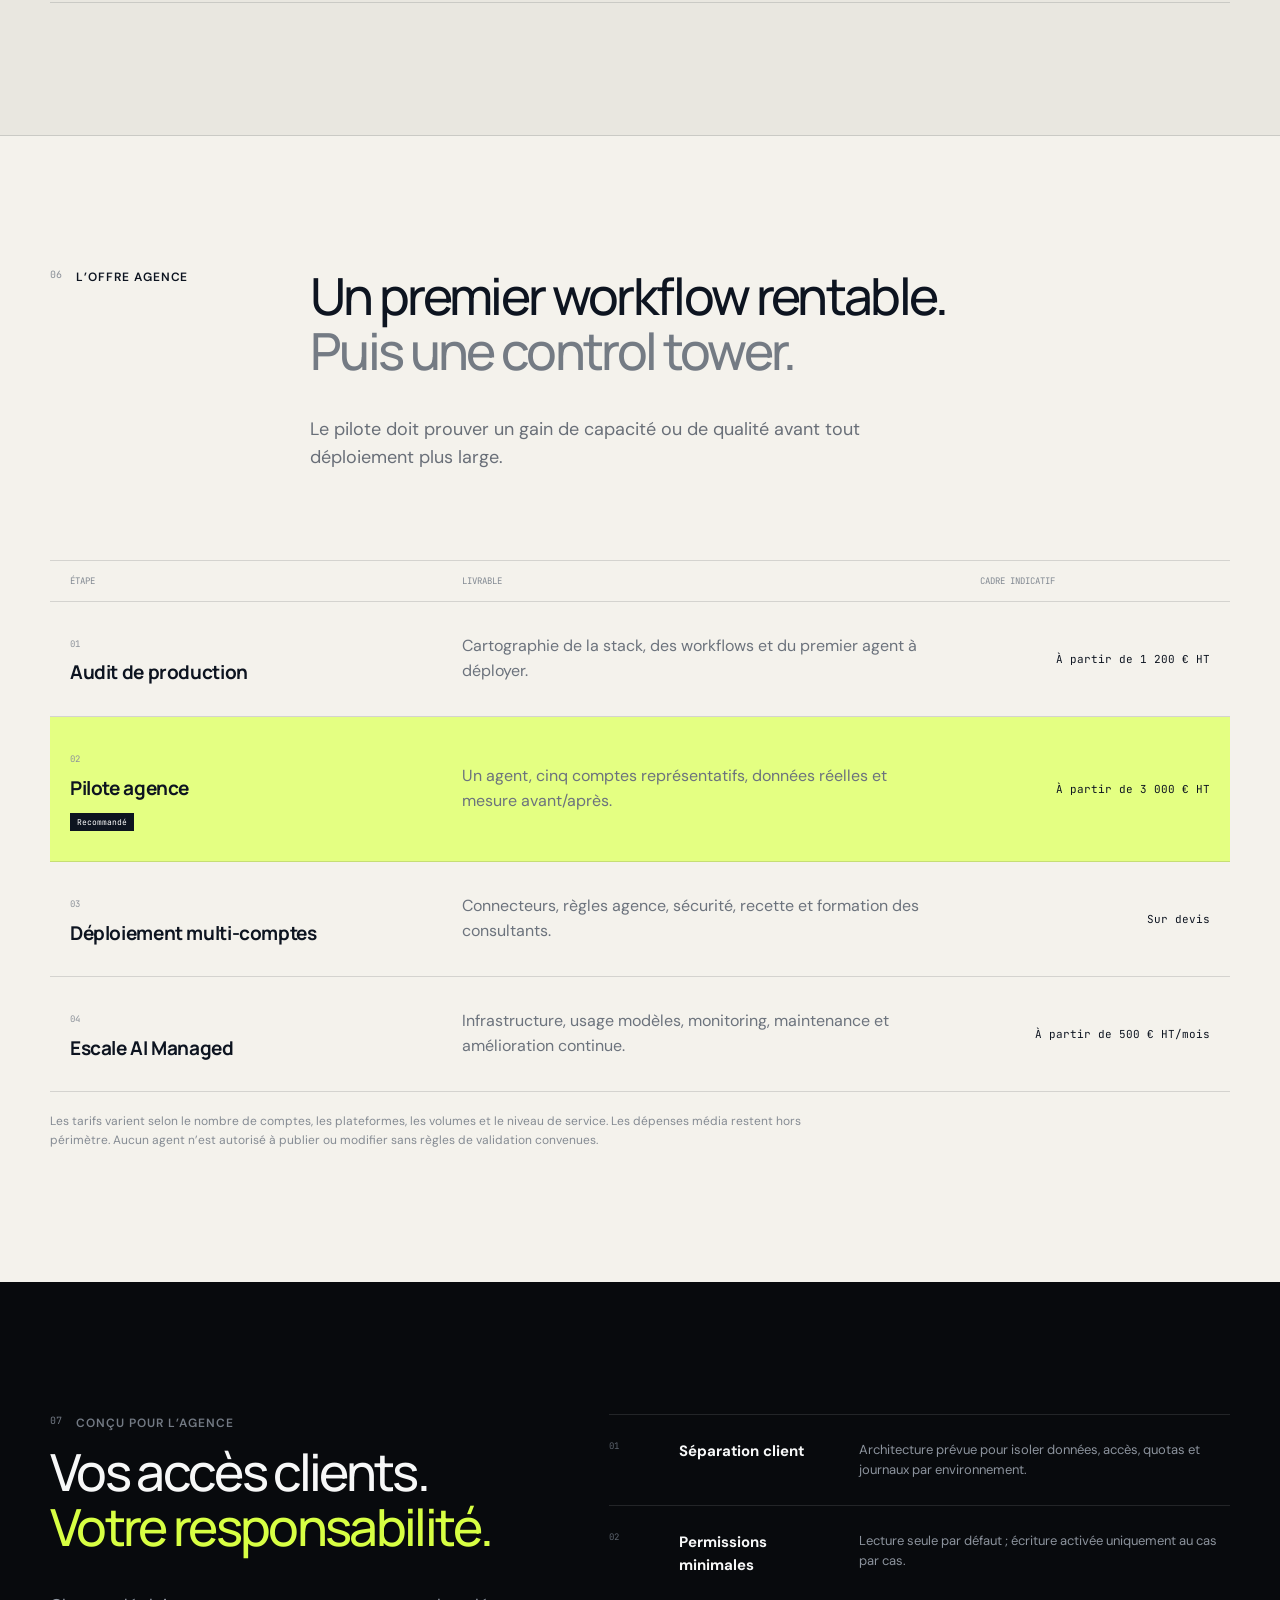
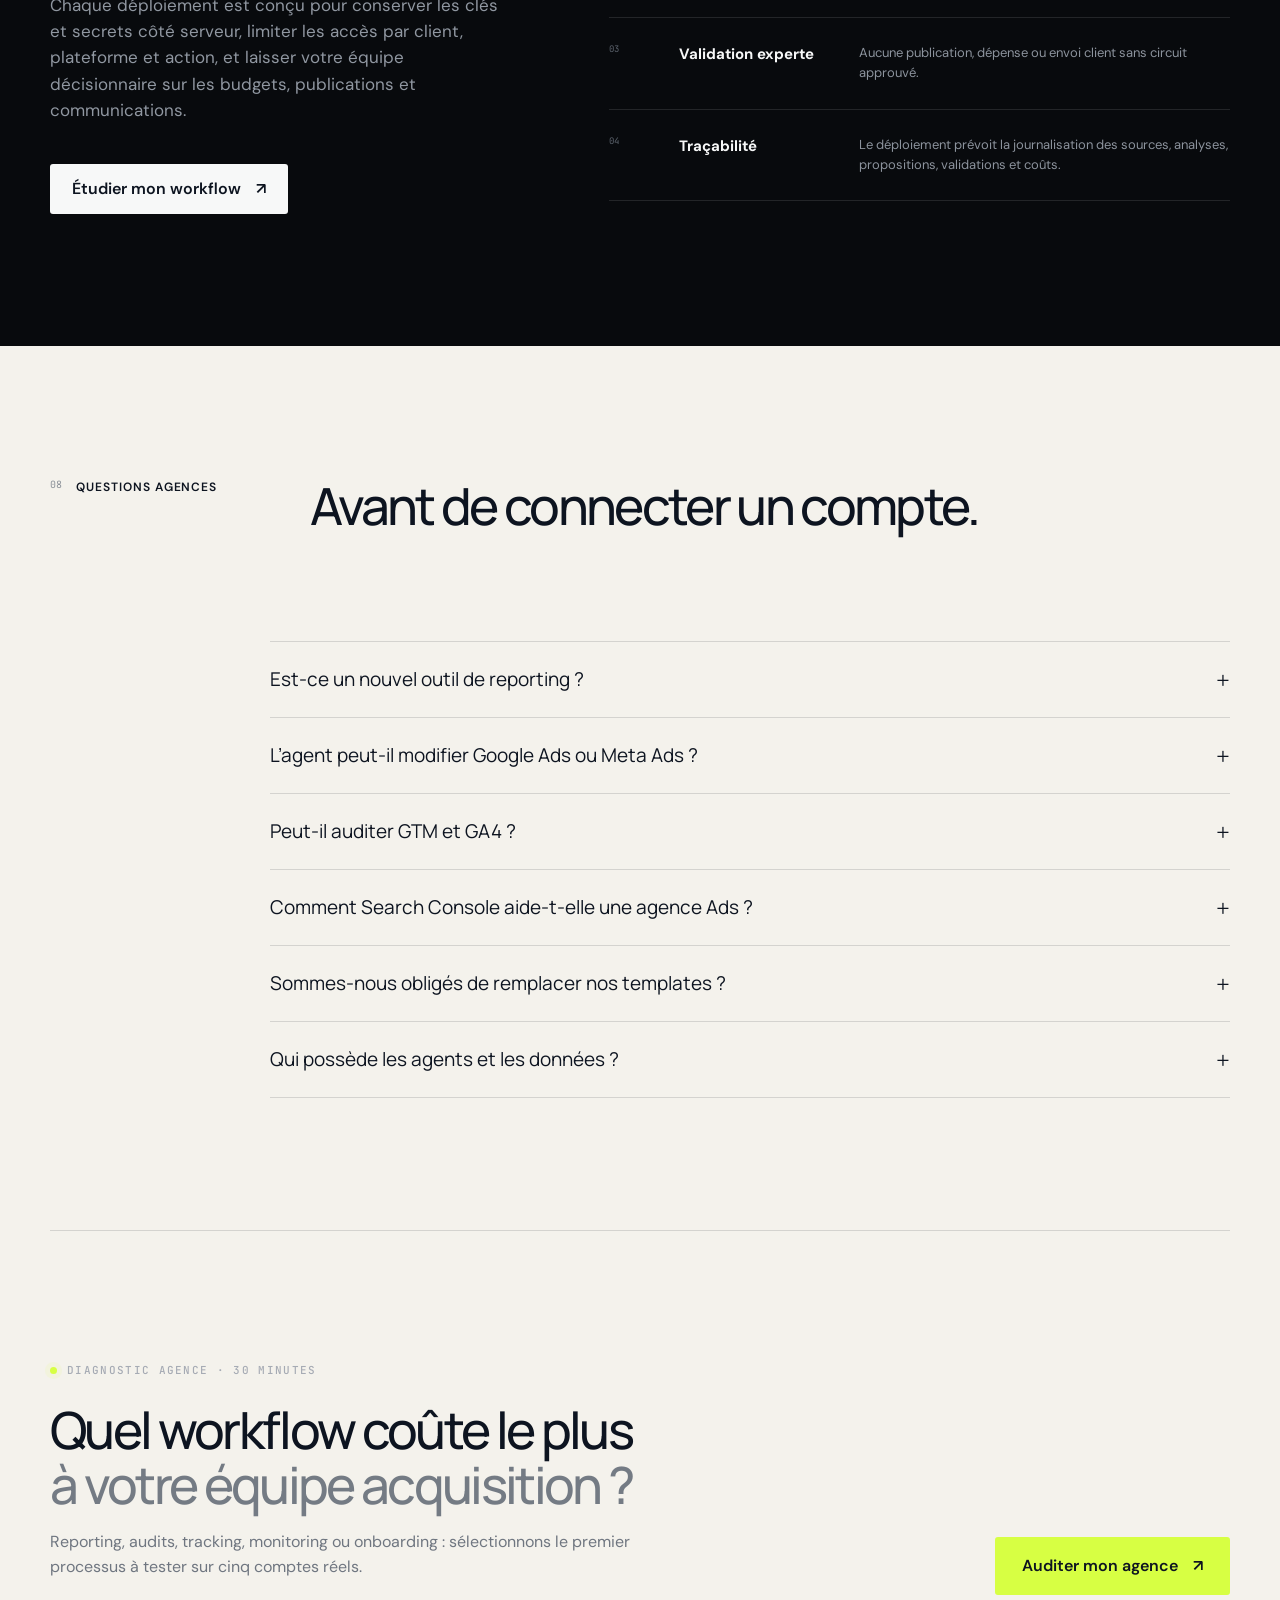
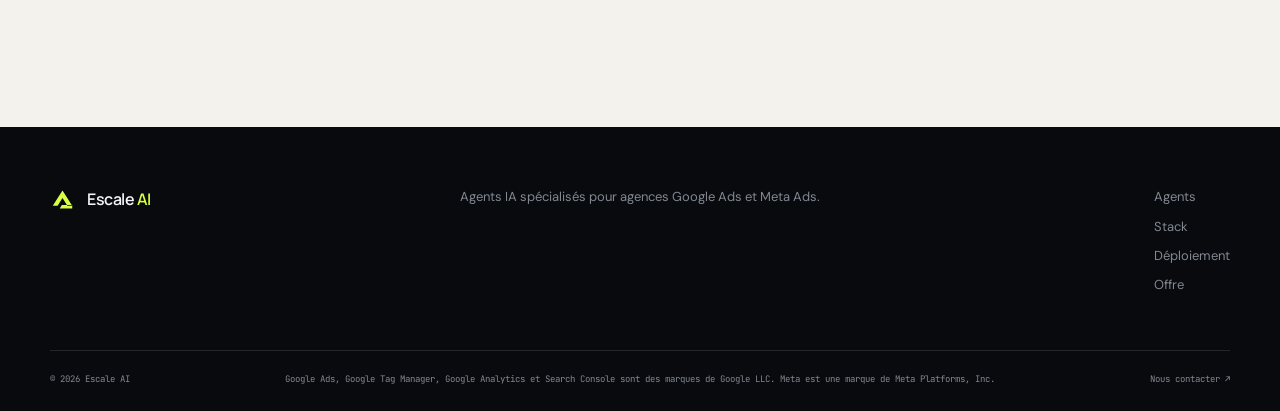
==== commit ee40b3fe: "feat: sharpen hero message and enlarge header logo" ====
--- a/index.html
+++ b/index.html
@@ -54,7 +54,7 @@
     <section class="hero container" aria-labelledby="hero-title">
       <div class="hero-copy reveal">
         <p class="eyebrow"><span class="status-dot"></span> Exclusivement pour les agences d’acquisition</p>
-        <h1 id="hero-title">Votre expertise média.<br><em>À l’échelle agence.</em></h1>
+        <h1 id="hero-title">Faites grandir votre agence.<br><em>Pas sa charge opérationnelle.</em></h1>
         <p class="hero-lead">Escale AI conçoit et opère une équipe d’agents spécialisés pour contrôler, analyser et préparer le travail sur <strong>Google Ads, Meta Ads, GTM, GA4 et Search Console</strong> — sous validation de vos experts.</p>
         <div class="hero-actions">
           <a class="button button-primary" href="https://calendly.com/escaleads/30min" target="_blank" rel="noopener">Identifier le premier agent <span aria-hidden="true">↗</span></a>
--- a/styles.css
+++ b/styles.css
@@ -1 +1 @@
-:root{--bg:#080a0d;--bg-soft:#0d1015;--ink:#0d1420;--paper:#f4f2ec;--white:#fff;--muted:#6d737d;--line:rgba(14,22,33,.14);--dark-line:rgba(255,255,255,.11);--accent:#d7ff43;--accent-dark:#bada22;--max:1180px;--sans:'DM Sans',system-ui,sans-serif;--display:'Manrope',system-ui,sans-serif;--mono:'JetBrains Mono',monospace}*{box-sizing:border-box}html{scroll-behavior:smooth}body{margin:0;background:var(--paper);color:var(--ink);font-family:var(--sans);font-size:16px;line-height:1.55;-webkit-font-smoothing:antialiased}a{color:inherit;text-decoration:none}button{font:inherit}.container{width:min(var(--max),calc(100% - 48px));margin-inline:auto}.sr-only{position:absolute;width:1px;height:1px;padding:0;margin:-1px;overflow:hidden;clip:rect(0,0,0,0);white-space:nowrap;border:0}.skip-link{position:fixed;z-index:1000;left:16px;top:12px;transform:translateY(-150%);background:var(--accent);color:var(--ink);padding:12px 18px;border-radius:3px;font-weight:600}.skip-link:focus{transform:none}:focus-visible{outline:3px solid var(--accent-dark);outline-offset:4px}.site-header{position:fixed;top:0;left:0;right:0;z-index:100;background:rgba(8,10,13,.82);border-bottom:1px solid rgba(255,255,255,.08);backdrop-filter:blur(16px)}.nav{height:72px;display:flex;align-items:center;justify-content:space-between}.brand{display:inline-flex;align-items:center;gap:12px;font-family:var(--display);font-weight:600;letter-spacing:-.03em}.site-header .brand{color:#f7f8f8}.brand-mark{width:25px;height:25px;fill:var(--accent)}.brand strong{color:var(--accent);font-weight:600}.nav-links{display:flex;align-items:center;gap:30px;color:#a9afb8;font-size:14px}.nav-links>a:not(.nav-cta):hover{color:#fff}.nav-cta{min-height:44px;display:inline-flex;align-items:center;gap:12px;background:var(--accent);color:var(--ink);padding:0 18px;border-radius:3px;font-weight:600}.nav-cta:hover,.button-primary:hover{background:var(--accent-dark);transform:translateY(-1px)}.menu-toggle{display:none;width:46px;height:46px;background:transparent;border:1px solid var(--dark-line);border-radius:4px;padding:11px}.menu-toggle span:not(.sr-only){display:block;height:1px;background:#fff;margin:5px 0}.hero{position:relative;min-height:820px;padding-top:154px;padding-bottom:100px;display:grid;grid-template-columns:1.02fr .98fr;gap:66px;align-items:center}.hero:before{content:'';position:absolute;left:50%;width:100vw;top:0;bottom:0;transform:translateX(-50%);background:var(--bg);z-index:-2}.hero:after{content:'';position:absolute;left:0;right:0;top:72px;height:748px;z-index:-1;opacity:.22;background-image:linear-gradient(rgba(255,255,255,.035) 1px,transparent 1px),linear-gradient(90deg,rgba(255,255,255,.035) 1px,transparent 1px);background-size:64px 64px;mask-image:linear-gradient(to bottom,black,transparent 90%)}.hero-copy{color:#f7f8f8}.eyebrow{font:500 11px var(--mono);text-transform:uppercase;letter-spacing:.12em;color:#a6abb4;display:flex;align-items:center;gap:10px}.status-dot{width:7px;height:7px;border-radius:50%;background:var(--accent);box-shadow:0 0 0 5px rgba(215,255,67,.09)}h1,h2,h3,p{margin-top:0}h1,h2{font-family:var(--display);font-weight:500;letter-spacing:-.052em}h1{font-size:clamp(52px,5.25vw,78px);line-height:.99;margin:30px 0 30px}h1 em,h2 em{font-style:normal;color:var(--accent)}.hero-lead{font-size:19px;line-height:1.58;color:#aeb4bd;max-width:580px}.hero-actions{display:flex;align-items:center;gap:28px;margin-top:38px}.button{min-height:50px;display:inline-flex;align-items:center;justify-content:center;gap:15px;padding:0 22px;border-radius:3px;font-weight:600;transition:.2s ease}.button-primary{background:var(--accent);color:var(--ink)}.text-link{color:#d9dde2;font-weight:500;border-bottom:1px solid #4b5057;padding:12px 0}.text-link:hover{border-color:var(--accent);color:var(--accent)}.hero-proof{list-style:none;padding:0;margin:68px 0 0;display:grid;grid-template-columns:repeat(3,1fr);border-top:1px solid var(--dark-line)}.hero-proof li{padding-top:17px;color:#e4e6e9;font-size:13px}.hero-proof span{display:block;font:10px var(--mono);color:#606771;margin-bottom:9px}.agent-console{border:1px solid rgba(255,255,255,.12);border-radius:6px;background:#0c0f13;box-shadow:0 36px 80px rgba(0,0,0,.45),0 0 0 1px rgba(255,255,255,.025) inset;overflow:hidden;transform:perspective(1200px) rotateY(-2deg)}.console-topbar{height:46px;display:grid;grid-template-columns:1fr auto 1fr;align-items:center;padding:0 15px;border-bottom:1px solid var(--dark-line);font:10px var(--mono);color:#686e77}.console-topbar div{display:flex;gap:6px}.console-topbar i{width:7px;height:7px;border-radius:50%;background:#2f343a}.console-topbar b{justify-self:end;color:var(--accent);font-weight:500}.console-body{padding:24px}.workflow-head{display:flex;justify-content:space-between;color:#f3f4f5;margin-bottom:23px;font-size:13px}.workflow-head small{color:#555d67}.workflow{padding:0;margin:0;list-style:none}.workflow li{display:grid;grid-template-columns:30px 1fr auto;gap:13px;position:relative;min-height:69px}.workflow li:not(:last-child):after{content:'';position:absolute;left:11px;top:25px;height:38px;border-left:1px dashed #343a42}.workflow .node{width:23px;height:23px;border:1px solid #323842;border-radius:50%;display:grid;place-items:center;font:10px var(--mono);color:#080a0d;background:#171b21;z-index:1}.workflow .done .node{background:var(--accent);border-color:var(--accent)}.workflow .active .node{border-color:var(--accent);box-shadow:0 0 0 4px rgba(215,255,67,.08)}.workflow .active .node:before{content:'';width:7px;height:7px;background:var(--accent);border-radius:50%;animation:pulse 1.7s infinite}.workflow b{display:block;color:#dfe2e6;font-size:12px;font-weight:500}.workflow small{display:block;color:#5f6670;font-size:10px;margin-top:3px}.workflow time{font:9px var(--mono);color:#555d67}.workflow .active time{color:var(--accent)}.console-footer{border-top:1px solid var(--dark-line);padding-top:17px;display:flex;justify-content:space-between;color:#555d67;font:9px var(--mono)}.console-footer .pulse{display:inline-block;width:6px;height:6px;border-radius:50%;background:var(--accent);margin-right:7px}.trust-strip{background:#11151a;border-block:1px solid rgba(255,255,255,.07);color:#747b84}.trust-inner{min-height:88px;display:flex;align-items:center;gap:50px}.trust-inner>span{font:10px var(--mono);text-transform:uppercase;letter-spacing:.1em;white-space:nowrap}.trust-inner>div{display:flex;justify-content:space-between;align-items:center;gap:36px;flex:1;overflow:hidden}.trust-inner b{font-family:var(--display);font-size:13px;color:#8c929a;white-space:nowrap}.section{padding-block:132px}.section-index{display:flex;gap:14px;align-items:flex-start;min-width:180px}.section-index span{font:10px var(--mono);color:#8a9098}.section-index p{font-size:12px;font-weight:600;text-transform:uppercase;letter-spacing:.08em}.problem{display:grid;grid-template-columns:220px 1fr;gap:40px}.problem h2,.section-heading h2,.outcome-copy h2,.security-copy h2,.final-cta h2{font-size:clamp(40px,4vw,60px);line-height:1.07;margin-bottom:38px}.problem h2 em,.section-heading h2 em,.final-cta h2 em{color:#747b84}.problem-grid{display:grid;grid-template-columns:1fr 1fr;gap:60px;color:#616873}.method{background:#e9e7e0;border-block:1px solid var(--line)}.section-heading{display:grid;grid-template-columns:220px 1fr;gap:40px;margin-bottom:70px}.section-heading>div:last-child{max-width:760px}.section-heading>div:last-child>p{max-width:570px;color:#696f78;font-size:18px}.method-steps{list-style:none;padding:0;margin:0;border-top:1px solid var(--line)}.method-steps li{display:grid;grid-template-columns:100px 1fr 160px;gap:35px;padding:32px 0;border-bottom:1px solid var(--line);align-items:start}.method-steps>li>span{font:11px var(--mono);color:#7e858e}.method-steps h3{font-family:var(--display);font-size:25px;letter-spacing:-.03em;margin:0 0 8px}.method-steps p{color:#6b717a;max-width:620px;margin:0}.method-steps strong{text-align:right;font:10px var(--mono);text-transform:uppercase;letter-spacing:.06em}.case-list{border-top:1px solid var(--line)}.case{display:grid;grid-template-columns:110px 1fr 110px;gap:30px;padding:36px 0;border-bottom:1px solid var(--line);align-items:center}.case-number{font:11px var(--mono);color:#899099;align-self:start}.case-label{font:10px var(--mono);text-transform:uppercase;letter-spacing:.09em;color:#7a818a;margin-bottom:14px}.case h3{font-family:var(--display);font-size:clamp(23px,2.6vw,36px);line-height:1.2;letter-spacing:-.038em;margin-bottom:12px}.case p{color:#707680;max-width:720px;margin-bottom:0}.case-arrow{justify-self:end;border:1px solid var(--line);width:46px;height:46px;display:grid;place-items:center;border-radius:50%}.case.featured{background:var(--ink);color:#fff;padding:42px;margin-inline:-24px;padding-inline:24px;border:0}.case.featured .case-label,.case.featured p{color:#9299a3}.case.featured ul{list-style:none;padding:0;display:flex;flex-wrap:wrap;gap:8px;margin:22px 0 0}.case.featured li{font:9px var(--mono);border:1px solid var(--dark-line);padding:7px 9px;color:#bac0c7}.case-metric{border-left:1px solid var(--dark-line);padding-left:26px}.case-metric span,.case-metric small{display:block;color:#727984;font:9px var(--mono)}.case-metric b{display:block;color:var(--accent);font-family:var(--display);font-size:18px;margin:8px 0}.outcomes,.security{background:var(--bg);color:#f7f8f8}.products{background:var(--bg);color:#f7f8f8}.products .section-heading>div:last-child>p{color:#8e959e}.product-grid{display:grid;grid-template-columns:repeat(2,1fr);border-top:1px solid var(--dark-line);border-left:1px solid var(--dark-line)}.product-card{position:relative;padding:38px;border-right:1px solid var(--dark-line);border-bottom:1px solid var(--dark-line);background:rgba(255,255,255,.015);overflow:hidden}.product-card:before{content:'';position:absolute;inset:0 auto 0 0;width:3px;background:var(--product,#d7ff43);opacity:.8}.product-top{display:flex;align-items:center;justify-content:space-between;margin-bottom:52px;font:9px var(--mono);letter-spacing:.07em;color:#68707a}.product-top b{border:1px solid var(--dark-line);padding:5px 7px;color:var(--product,#d7ff43);font-weight:500}.product-card h3{font:500 28px var(--display);letter-spacing:-.035em;margin-bottom:14px}.product-card>p{color:#8d949d;max-width:500px;min-height:50px}.product-card ul{list-style:none;padding:24px 0 20px;margin:25px 0;border-top:1px solid var(--dark-line)}.product-card li{position:relative;padding:6px 0 6px 19px;color:#c4c8cd;font-size:13px}.product-card li:before{content:'+';position:absolute;left:0;color:var(--product,#d7ff43);font:12px var(--mono)}.product-output{border-top:1px solid var(--dark-line);padding-top:18px}.product-output span{font:9px var(--mono);text-transform:uppercase;color:#626a74}.product-output p{margin:7px 0 0;color:#9299a2;font-size:12px}.product-google{--product:#79a7ff}.product-meta{--product:#ff7db5}.product-gtm{--product:#ffd15c}.product-ga4{--product:#c18cff}.product-gsc{--product:#6bd7a8}.product-report{--product:#d7ff43}.coverage-table{overflow-x:auto;border-top:1px solid var(--line)}.coverage-row{min-width:720px;display:grid;grid-template-columns:2fr repeat(5,1fr);border-bottom:1px solid var(--line);align-items:center;min-height:62px}.coverage-row>*{padding:14px;text-align:center}.coverage-row>*:first-child{text-align:left}.coverage-row strong{font-weight:500}.coverage-row i{font-style:normal;color:#a6ad25}.coverage-head{min-height:42px;font:9px var(--mono);text-transform:uppercase;color:#7a818a}.control-flow{display:grid;grid-template-columns:1fr 25px 1fr 25px 1fr 25px 1fr;align-items:stretch;border:1px solid var(--dark-line);padding:20px;background:#0d1014}.control-flow>div{padding:20px 14px;background:rgba(255,255,255,.02);border:1px solid rgba(255,255,255,.06)}.control-flow>i{display:grid;place-items:center;color:#4f5660;font-style:normal}.control-flow span,.control-flow small{display:block;font:9px var(--mono);color:#626a73}.control-flow b{display:block;font:500 14px var(--display);margin:26px 0 8px}.control-flow .approved{border-color:rgba(215,255,67,.35)}.control-flow .approved b{color:var(--accent)}.outcomes,.security{background:var(--bg);color:#f7f8f8}.outcomes-layout,.security-layout{display:grid;grid-template-columns:.85fr 1.15fr;gap:100px;align-items:center}.section-index.light span,.section-index.light p{color:#737a84}.outcome-copy h2 em,.security-copy h2 em{color:var(--accent)}.outcome-copy>p,.security-copy>p{color:#9097a1;max-width:490px;font-size:17px}.outcome-board{border:1px solid var(--dark-line);padding:34px;background:#0d1014}.outcome-row{display:grid;grid-template-columns:150px 1fr 70px;gap:18px;align-items:center;padding:18px 0;border-bottom:1px solid rgba(255,255,255,.07);font-size:12px}.outcome-row>div{height:3px;background:#252a31}.outcome-row i{display:block;height:100%;width:var(--w);background:var(--accent)}.outcome-row b{text-align:right;color:#aeb4bc;font:9px var(--mono);text-transform:uppercase}.outcome-board>p{font:9px var(--mono);color:#555c66;margin:20px 0 0}.offer-table{border-top:1px solid var(--line)}.offer-row{display:grid;grid-template-columns:1fr 1.35fr 230px;gap:35px;padding:28px 20px;border-bottom:1px solid var(--line);align-items:center}.offer-head{font:9px var(--mono);color:#828992;text-transform:uppercase;padding-block:14px}.offer-row small{font:9px var(--mono);color:#8c929a}.offer-row h3{font-family:var(--display);font-size:19px;margin:4px 0 0;letter-spacing:-.02em}.offer-row p{color:#6c737d;margin:0}.offer-row strong{text-align:right;font:11px var(--mono)}.offer-row.highlight{background:#e4ff82}.offer-row em{display:inline-block;font:8px var(--mono);font-style:normal;background:var(--ink);color:#fff;padding:4px 7px;margin-top:10px}.offer-note{font-size:12px;color:#858b93;max-width:760px;margin:20px 0 0}.security-layout{align-items:start}.button-light{background:#f7f8f8;color:var(--ink);margin-top:24px}.security-stack{border-top:1px solid var(--dark-line)}.security-stack>div{display:grid;grid-template-columns:50px 160px 1fr;gap:20px;padding:25px 0;border-bottom:1px solid var(--dark-line)}.security-stack span{font:9px var(--mono);color:#5d646e}.security-stack h3{font-size:15px}.security-stack p{font-size:13px;color:#8c939d;margin:0}.faq{background:var(--paper)}.faq-list{max-width:960px;margin-left:auto;border-top:1px solid var(--line)}details{border-bottom:1px solid var(--line)}summary{min-height:75px;display:flex;align-items:center;justify-content:space-between;gap:20px;cursor:pointer;font-family:var(--display);font-size:19px;list-style:none}summary::-webkit-details-marker{display:none}summary span{font:300 24px var(--display);transition:.2s}details[open] summary span{transform:rotate(45deg)}details p{max-width:760px;color:#6b727c;padding:0 50px 26px 0}.final-cta{border-top:1px solid var(--line);display:flex;justify-content:space-between;align-items:flex-end;gap:60px}.final-cta h2{margin:25px 0 18px}.final-cta>div>p:last-child{color:#6f7680;max-width:630px}.button-large{min-height:58px;padding-inline:27px;white-space:nowrap}.footer{background:#080a0d;color:#818892;padding:60px 0 26px}.footer-main{display:grid;grid-template-columns:1fr 1fr 1fr;gap:50px;align-items:start}.footer .brand{color:#f4f5f6}.footer-main>p{font-size:13px}.footer-main>div{display:flex;flex-direction:column;gap:9px;justify-self:end;font-size:13px}.footer-main a:hover{color:var(--accent)}.footer-bottom{border-top:1px solid var(--dark-line);margin-top:55px;padding-top:22px;display:flex;justify-content:space-between;gap:20px;font:9px var(--mono)}.reveal{opacity:0;transform:translateY(18px);transition:opacity .7s ease,transform .7s ease}.reveal.is-visible{opacity:1;transform:none}@keyframes pulse{0%,100%{box-shadow:0 0 0 0 rgba(215,255,67,.35)}50%{box-shadow:0 0 0 8px rgba(215,255,67,0)}}@media(max-width:900px){.nav-links{display:none;position:absolute;left:0;right:0;top:72px;background:#0b0e12;padding:24px;flex-direction:column;align-items:stretch;border-bottom:1px solid var(--dark-line)}.nav-links.open{display:flex}.nav-links a{min-height:44px;display:flex;align-items:center}.menu-toggle{display:block}.hero{grid-template-columns:1fr;padding-top:130px;height:auto}.hero:after{height:1178px}.agent-console{transform:none;max-width:620px}.trust-inner{flex-direction:column;align-items:flex-start;padding-block:25px}.trust-inner>div{width:100%;flex-wrap:wrap;justify-content:flex-start}.problem,.section-heading{grid-template-columns:1fr}.section-index{min-width:0}.product-grid{grid-template-columns:1fr}.outcomes-layout,.security-layout{grid-template-columns:1fr;gap:60px}.control-flow{grid-template-columns:1fr 20px 1fr}.control-flow>i:nth-of-type(2){display:none}.control-flow>div:nth-of-type(3),.control-flow>div:nth-of-type(4){margin-top:20px}.offer-row{grid-template-columns:1fr 1.3fr}.offer-row>*:last-child{grid-column:2;text-align:left}.offer-head{display:none}.footer-main{grid-template-columns:1fr 1fr}.footer-main>div{justify-self:start}.footer-main>p{display:none}}@media(max-width:620px){.container{width:min(100% - 32px,var(--max))}.nav{height:64px}.site-header .brand span{font-size:15px}.hero{padding-top:115px;padding-bottom:72px;gap:48px}.hero:after{top:64px;height:1106px}.hero-lead{font-size:17px}.hero-actions{align-items:stretch;flex-direction:column;gap:12px}.text-link{text-align:center}.hero-proof{margin-top:48px;gap:10px}.hero-proof li{font-size:11px}.agent-console{margin-inline:-7px}.console-body{padding:18px 14px}.workflow li{grid-template-columns:27px 1fr}.workflow time{display:none}.console-footer{display:block}.console-footer span:last-child{display:none}.trust-inner>div{gap:18px 25px}.product-card{padding:28px 22px}.product-top{margin-bottom:35px}.control-flow{grid-template-columns:1fr;padding:14px}.control-flow>i{transform:rotate(90deg);min-height:24px}.control-flow>i:nth-of-type(2){display:grid}.control-flow>div:nth-of-type(3),.control-flow>div:nth-of-type(4){margin-top:0}.section{padding-block:88px}.problem-grid{grid-template-columns:1fr;gap:12px}.method-steps li{grid-template-columns:44px 1fr}.method-steps strong{grid-column:2;text-align:left}.case,.case.featured{grid-template-columns:42px 1fr;padding:28px 0;margin:0}.case.featured{padding-inline:16px}.case-arrow,.case-metric{display:none}.offer-row{grid-template-columns:1fr;gap:14px;padding-inline:0}.offer-row>*:last-child{grid-column:auto}.security-stack>div{grid-template-columns:38px 1fr}.security-stack p{grid-column:2}.outcome-board{padding:20px 16px}.outcome-row{grid-template-columns:105px 1fr}.outcome-row b{display:none}.final-cta{align-items:stretch;flex-direction:column}.footer-main{grid-template-columns:1fr}.footer-main>p{display:block}.footer-bottom{flex-direction:column}.footer-bottom span:nth-child(2){order:3}}@media(prefers-reduced-motion:reduce){html{scroll-behavior:auto}.reveal{opacity:1;transform:none;transition:none}.workflow .active .node:before{animation:none}.button,.nav-cta{transition:none}}+:root{--bg:#080a0d;--bg-soft:#0d1015;--ink:#0d1420;--paper:#f4f2ec;--white:#fff;--muted:#6d737d;--line:rgba(14,22,33,.14);--dark-line:rgba(255,255,255,.11);--accent:#d7ff43;--accent-dark:#bada22;--max:1180px;--sans:'DM Sans',system-ui,sans-serif;--display:'Manrope',system-ui,sans-serif;--mono:'JetBrains Mono',monospace}*{box-sizing:border-box}html{scroll-behavior:smooth}body{margin:0;background:var(--paper);color:var(--ink);font-family:var(--sans);font-size:16px;line-height:1.55;-webkit-font-smoothing:antialiased}a{color:inherit;text-decoration:none}button{font:inherit}.container{width:min(var(--max),calc(100% - 48px));margin-inline:auto}.sr-only{position:absolute;width:1px;height:1px;padding:0;margin:-1px;overflow:hidden;clip:rect(0,0,0,0);white-space:nowrap;border:0}.skip-link{position:fixed;z-index:1000;left:16px;top:12px;transform:translateY(-150%);background:var(--accent);color:var(--ink);padding:12px 18px;border-radius:3px;font-weight:600}.skip-link:focus{transform:none}:focus-visible{outline:3px solid var(--accent-dark);outline-offset:4px}.site-header{position:fixed;top:0;left:0;right:0;z-index:100;background:rgba(8,10,13,.82);border-bottom:1px solid rgba(255,255,255,.08);backdrop-filter:blur(16px)}.nav{height:82px;display:flex;align-items:center;justify-content:space-between}.brand{display:inline-flex;align-items:center;gap:12px;font-family:var(--display);font-weight:600;letter-spacing:-.03em}.site-header .brand{gap:14px;color:#f7f8f8;font-size:22px}.brand-mark{width:25px;height:25px;fill:var(--accent)}.site-header .brand-mark{width:38px;height:38px}.brand strong{color:var(--accent);font-weight:600}.nav-links{display:flex;align-items:center;gap:30px;color:#a9afb8;font-size:14px}.nav-links>a:not(.nav-cta):hover{color:#fff}.nav-cta{min-height:44px;display:inline-flex;align-items:center;gap:12px;background:var(--accent);color:var(--ink);padding:0 18px;border-radius:3px;font-weight:600}.nav-cta:hover,.button-primary:hover{background:var(--accent-dark);transform:translateY(-1px)}.menu-toggle{display:none;width:46px;height:46px;background:transparent;border:1px solid var(--dark-line);border-radius:4px;padding:11px}.menu-toggle span:not(.sr-only){display:block;height:1px;background:#fff;margin:5px 0}.hero{position:relative;min-height:820px;padding-top:154px;padding-bottom:100px;display:grid;grid-template-columns:1.02fr .98fr;gap:66px;align-items:center}.hero:before{content:'';position:absolute;left:50%;width:100vw;top:0;bottom:0;transform:translateX(-50%);background:var(--bg);z-index:-2}.hero:after{content:'';position:absolute;left:0;right:0;top:82px;height:738px;z-index:-1;opacity:.22;background-image:linear-gradient(rgba(255,255,255,.035) 1px,transparent 1px),linear-gradient(90deg,rgba(255,255,255,.035) 1px,transparent 1px);background-size:64px 64px;mask-image:linear-gradient(to bottom,black,transparent 90%)}.hero-copy{color:#f7f8f8}.eyebrow{font:500 11px var(--mono);text-transform:uppercase;letter-spacing:.12em;color:#a6abb4;display:flex;align-items:center;gap:10px}.status-dot{width:7px;height:7px;border-radius:50%;background:var(--accent);box-shadow:0 0 0 5px rgba(215,255,67,.09)}h1,h2,h3,p{margin-top:0}h1,h2{font-family:var(--display);font-weight:500;letter-spacing:-.052em}h1{font-size:clamp(52px,5.25vw,78px);line-height:.99;margin:30px 0 30px}h1 em,h2 em{font-style:normal;color:var(--accent)}.hero-lead{font-size:19px;line-height:1.58;color:#aeb4bd;max-width:580px}.hero-actions{display:flex;align-items:center;gap:28px;margin-top:38px}.button{min-height:50px;display:inline-flex;align-items:center;justify-content:center;gap:15px;padding:0 22px;border-radius:3px;font-weight:600;transition:.2s ease}.button-primary{background:var(--accent);color:var(--ink)}.text-link{color:#d9dde2;font-weight:500;border-bottom:1px solid #4b5057;padding:12px 0}.text-link:hover{border-color:var(--accent);color:var(--accent)}.hero-proof{list-style:none;padding:0;margin:68px 0 0;display:grid;grid-template-columns:repeat(3,1fr);border-top:1px solid var(--dark-line)}.hero-proof li{padding-top:17px;color:#e4e6e9;font-size:13px}.hero-proof span{display:block;font:10px var(--mono);color:#606771;margin-bottom:9px}.agent-console{border:1px solid rgba(255,255,255,.12);border-radius:6px;background:#0c0f13;box-shadow:0 36px 80px rgba(0,0,0,.45),0 0 0 1px rgba(255,255,255,.025) inset;overflow:hidden;transform:perspective(1200px) rotateY(-2deg)}.console-topbar{height:46px;display:grid;grid-template-columns:1fr auto 1fr;align-items:center;padding:0 15px;border-bottom:1px solid var(--dark-line);font:10px var(--mono);color:#686e77}.console-topbar div{display:flex;gap:6px}.console-topbar i{width:7px;height:7px;border-radius:50%;background:#2f343a}.console-topbar b{justify-self:end;color:var(--accent);font-weight:500}.console-body{padding:24px}.workflow-head{display:flex;justify-content:space-between;color:#f3f4f5;margin-bottom:23px;font-size:13px}.workflow-head small{color:#555d67}.workflow{padding:0;margin:0;list-style:none}.workflow li{display:grid;grid-template-columns:30px 1fr auto;gap:13px;position:relative;min-height:69px}.workflow li:not(:last-child):after{content:'';position:absolute;left:11px;top:25px;height:38px;border-left:1px dashed #343a42}.workflow .node{width:23px;height:23px;border:1px solid #323842;border-radius:50%;display:grid;place-items:center;font:10px var(--mono);color:#080a0d;background:#171b21;z-index:1}.workflow .done .node{background:var(--accent);border-color:var(--accent)}.workflow .active .node{border-color:var(--accent);box-shadow:0 0 0 4px rgba(215,255,67,.08)}.workflow .active .node:before{content:'';width:7px;height:7px;background:var(--accent);border-radius:50%;animation:pulse 1.7s infinite}.workflow b{display:block;color:#dfe2e6;font-size:12px;font-weight:500}.workflow small{display:block;color:#5f6670;font-size:10px;margin-top:3px}.workflow time{font:9px var(--mono);color:#555d67}.workflow .active time{color:var(--accent)}.console-footer{border-top:1px solid var(--dark-line);padding-top:17px;display:flex;justify-content:space-between;color:#555d67;font:9px var(--mono)}.console-footer .pulse{display:inline-block;width:6px;height:6px;border-radius:50%;background:var(--accent);margin-right:7px}.trust-strip{background:#11151a;border-block:1px solid rgba(255,255,255,.07);color:#747b84}.trust-inner{min-height:88px;display:flex;align-items:center;gap:50px}.trust-inner>span{font:10px var(--mono);text-transform:uppercase;letter-spacing:.1em;white-space:nowrap}.trust-inner>div{display:flex;justify-content:space-between;align-items:center;gap:36px;flex:1;overflow:hidden}.trust-inner b{font-family:var(--display);font-size:13px;color:#8c929a;white-space:nowrap}.section{padding-block:132px}.section-index{display:flex;gap:14px;align-items:flex-start;min-width:180px}.section-index span{font:10px var(--mono);color:#8a9098}.section-index p{font-size:12px;font-weight:600;text-transform:uppercase;letter-spacing:.08em}.problem{display:grid;grid-template-columns:220px 1fr;gap:40px}.problem h2,.section-heading h2,.outcome-copy h2,.security-copy h2,.final-cta h2{font-size:clamp(40px,4vw,60px);line-height:1.07;margin-bottom:38px}.problem h2 em,.section-heading h2 em,.final-cta h2 em{color:#747b84}.problem-grid{display:grid;grid-template-columns:1fr 1fr;gap:60px;color:#616873}.method{background:#e9e7e0;border-block:1px solid var(--line)}.section-heading{display:grid;grid-template-columns:220px 1fr;gap:40px;margin-bottom:70px}.section-heading>div:last-child{max-width:760px}.section-heading>div:last-child>p{max-width:570px;color:#696f78;font-size:18px}.method-steps{list-style:none;padding:0;margin:0;border-top:1px solid var(--line)}.method-steps li{display:grid;grid-template-columns:100px 1fr 160px;gap:35px;padding:32px 0;border-bottom:1px solid var(--line);align-items:start}.method-steps>li>span{font:11px var(--mono);color:#7e858e}.method-steps h3{font-family:var(--display);font-size:25px;letter-spacing:-.03em;margin:0 0 8px}.method-steps p{color:#6b717a;max-width:620px;margin:0}.method-steps strong{text-align:right;font:10px var(--mono);text-transform:uppercase;letter-spacing:.06em}.case-list{border-top:1px solid var(--line)}.case{display:grid;grid-template-columns:110px 1fr 110px;gap:30px;padding:36px 0;border-bottom:1px solid var(--line);align-items:center}.case-number{font:11px var(--mono);color:#899099;align-self:start}.case-label{font:10px var(--mono);text-transform:uppercase;letter-spacing:.09em;color:#7a818a;margin-bottom:14px}.case h3{font-family:var(--display);font-size:clamp(23px,2.6vw,36px);line-height:1.2;letter-spacing:-.038em;margin-bottom:12px}.case p{color:#707680;max-width:720px;margin-bottom:0}.case-arrow{justify-self:end;border:1px solid var(--line);width:46px;height:46px;display:grid;place-items:center;border-radius:50%}.case.featured{background:var(--ink);color:#fff;padding:42px;margin-inline:-24px;padding-inline:24px;border:0}.case.featured .case-label,.case.featured p{color:#9299a3}.case.featured ul{list-style:none;padding:0;display:flex;flex-wrap:wrap;gap:8px;margin:22px 0 0}.case.featured li{font:9px var(--mono);border:1px solid var(--dark-line);padding:7px 9px;color:#bac0c7}.case-metric{border-left:1px solid var(--dark-line);padding-left:26px}.case-metric span,.case-metric small{display:block;color:#727984;font:9px var(--mono)}.case-metric b{display:block;color:var(--accent);font-family:var(--display);font-size:18px;margin:8px 0}.outcomes,.security{background:var(--bg);color:#f7f8f8}.products{background:var(--bg);color:#f7f8f8}.products .section-heading>div:last-child>p{color:#8e959e}.product-grid{display:grid;grid-template-columns:repeat(2,1fr);border-top:1px solid var(--dark-line);border-left:1px solid var(--dark-line)}.product-card{position:relative;padding:38px;border-right:1px solid var(--dark-line);border-bottom:1px solid var(--dark-line);background:rgba(255,255,255,.015);overflow:hidden}.product-card:before{content:'';position:absolute;inset:0 auto 0 0;width:3px;background:var(--product,#d7ff43);opacity:.8}.product-top{display:flex;align-items:center;justify-content:space-between;margin-bottom:52px;font:9px var(--mono);letter-spacing:.07em;color:#68707a}.product-top b{border:1px solid var(--dark-line);padding:5px 7px;color:var(--product,#d7ff43);font-weight:500}.product-card h3{font:500 28px var(--display);letter-spacing:-.035em;margin-bottom:14px}.product-card>p{color:#8d949d;max-width:500px;min-height:50px}.product-card ul{list-style:none;padding:24px 0 20px;margin:25px 0;border-top:1px solid var(--dark-line)}.product-card li{position:relative;padding:6px 0 6px 19px;color:#c4c8cd;font-size:13px}.product-card li:before{content:'+';position:absolute;left:0;color:var(--product,#d7ff43);font:12px var(--mono)}.product-output{border-top:1px solid var(--dark-line);padding-top:18px}.product-output span{font:9px var(--mono);text-transform:uppercase;color:#626a74}.product-output p{margin:7px 0 0;color:#9299a2;font-size:12px}.product-google{--product:#79a7ff}.product-meta{--product:#ff7db5}.product-gtm{--product:#ffd15c}.product-ga4{--product:#c18cff}.product-gsc{--product:#6bd7a8}.product-report{--product:#d7ff43}.coverage-table{overflow-x:auto;border-top:1px solid var(--line)}.coverage-row{min-width:720px;display:grid;grid-template-columns:2fr repeat(5,1fr);border-bottom:1px solid var(--line);align-items:center;min-height:62px}.coverage-row>*{padding:14px;text-align:center}.coverage-row>*:first-child{text-align:left}.coverage-row strong{font-weight:500}.coverage-row i{font-style:normal;color:#a6ad25}.coverage-head{min-height:42px;font:9px var(--mono);text-transform:uppercase;color:#7a818a}.control-flow{display:grid;grid-template-columns:1fr 25px 1fr 25px 1fr 25px 1fr;align-items:stretch;border:1px solid var(--dark-line);padding:20px;background:#0d1014}.control-flow>div{padding:20px 14px;background:rgba(255,255,255,.02);border:1px solid rgba(255,255,255,.06)}.control-flow>i{display:grid;place-items:center;color:#4f5660;font-style:normal}.control-flow span,.control-flow small{display:block;font:9px var(--mono);color:#626a73}.control-flow b{display:block;font:500 14px var(--display);margin:26px 0 8px}.control-flow .approved{border-color:rgba(215,255,67,.35)}.control-flow .approved b{color:var(--accent)}.outcomes,.security{background:var(--bg);color:#f7f8f8}.outcomes-layout,.security-layout{display:grid;grid-template-columns:.85fr 1.15fr;gap:100px;align-items:center}.section-index.light span,.section-index.light p{color:#737a84}.outcome-copy h2 em,.security-copy h2 em{color:var(--accent)}.outcome-copy>p,.security-copy>p{color:#9097a1;max-width:490px;font-size:17px}.outcome-board{border:1px solid var(--dark-line);padding:34px;background:#0d1014}.outcome-row{display:grid;grid-template-columns:150px 1fr 70px;gap:18px;align-items:center;padding:18px 0;border-bottom:1px solid rgba(255,255,255,.07);font-size:12px}.outcome-row>div{height:3px;background:#252a31}.outcome-row i{display:block;height:100%;width:var(--w);background:var(--accent)}.outcome-row b{text-align:right;color:#aeb4bc;font:9px var(--mono);text-transform:uppercase}.outcome-board>p{font:9px var(--mono);color:#555c66;margin:20px 0 0}.offer-table{border-top:1px solid var(--line)}.offer-row{display:grid;grid-template-columns:1fr 1.35fr 230px;gap:35px;padding:28px 20px;border-bottom:1px solid var(--line);align-items:center}.offer-head{font:9px var(--mono);color:#828992;text-transform:uppercase;padding-block:14px}.offer-row small{font:9px var(--mono);color:#8c929a}.offer-row h3{font-family:var(--display);font-size:19px;margin:4px 0 0;letter-spacing:-.02em}.offer-row p{color:#6c737d;margin:0}.offer-row strong{text-align:right;font:11px var(--mono)}.offer-row.highlight{background:#e4ff82}.offer-row em{display:inline-block;font:8px var(--mono);font-style:normal;background:var(--ink);color:#fff;padding:4px 7px;margin-top:10px}.offer-note{font-size:12px;color:#858b93;max-width:760px;margin:20px 0 0}.security-layout{align-items:start}.button-light{background:#f7f8f8;color:var(--ink);margin-top:24px}.security-stack{border-top:1px solid var(--dark-line)}.security-stack>div{display:grid;grid-template-columns:50px 160px 1fr;gap:20px;padding:25px 0;border-bottom:1px solid var(--dark-line)}.security-stack span{font:9px var(--mono);color:#5d646e}.security-stack h3{font-size:15px}.security-stack p{font-size:13px;color:#8c939d;margin:0}.faq{background:var(--paper)}.faq-list{max-width:960px;margin-left:auto;border-top:1px solid var(--line)}details{border-bottom:1px solid var(--line)}summary{min-height:75px;display:flex;align-items:center;justify-content:space-between;gap:20px;cursor:pointer;font-family:var(--display);font-size:19px;list-style:none}summary::-webkit-details-marker{display:none}summary span{font:300 24px var(--display);transition:.2s}details[open] summary span{transform:rotate(45deg)}details p{max-width:760px;color:#6b727c;padding:0 50px 26px 0}.final-cta{border-top:1px solid var(--line);display:flex;justify-content:space-between;align-items:flex-end;gap:60px}.final-cta h2{margin:25px 0 18px}.final-cta>div>p:last-child{color:#6f7680;max-width:630px}.button-large{min-height:58px;padding-inline:27px;white-space:nowrap}.footer{background:#080a0d;color:#818892;padding:60px 0 26px}.footer-main{display:grid;grid-template-columns:1fr 1fr 1fr;gap:50px;align-items:start}.footer .brand{color:#f4f5f6}.footer-main>p{font-size:13px}.footer-main>div{display:flex;flex-direction:column;gap:9px;justify-self:end;font-size:13px}.footer-main a:hover{color:var(--accent)}.footer-bottom{border-top:1px solid var(--dark-line);margin-top:55px;padding-top:22px;display:flex;justify-content:space-between;gap:20px;font:9px var(--mono)}.reveal{opacity:0;transform:translateY(18px);transition:opacity .7s ease,transform .7s ease}.reveal.is-visible{opacity:1;transform:none}@keyframes pulse{0%,100%{box-shadow:0 0 0 0 rgba(215,255,67,.35)}50%{box-shadow:0 0 0 8px rgba(215,255,67,0)}}@media(max-width:900px){.nav-links{display:none;position:absolute;left:0;right:0;top:82px;background:#0b0e12;padding:24px;flex-direction:column;align-items:stretch;border-bottom:1px solid var(--dark-line)}.nav-links.open{display:flex}.nav-links a{min-height:44px;display:flex;align-items:center}.menu-toggle{display:block}.hero{grid-template-columns:1fr;padding-top:130px;height:auto}.hero:after{height:1178px}.agent-console{transform:none;max-width:620px}.trust-inner{flex-direction:column;align-items:flex-start;padding-block:25px}.trust-inner>div{width:100%;flex-wrap:wrap;justify-content:flex-start}.problem,.section-heading{grid-template-columns:1fr}.section-index{min-width:0}.product-grid{grid-template-columns:1fr}.outcomes-layout,.security-layout{grid-template-columns:1fr;gap:60px}.control-flow{grid-template-columns:1fr 20px 1fr}.control-flow>i:nth-of-type(2){display:none}.control-flow>div:nth-of-type(3),.control-flow>div:nth-of-type(4){margin-top:20px}.offer-row{grid-template-columns:1fr 1.3fr}.offer-row>*:last-child{grid-column:2;text-align:left}.offer-head{display:none}.footer-main{grid-template-columns:1fr 1fr}.footer-main>div{justify-self:start}.footer-main>p{display:none}}@media(max-width:620px){.container{width:min(100% - 32px,var(--max))}.nav{height:64px}.nav-links{top:64px}.site-header .brand{gap:10px}.site-header .brand span{font-size:17px}.site-header .brand-mark{width:30px;height:30px}.hero{padding-top:115px;padding-bottom:72px;gap:48px}.hero:after{top:64px;height:1106px}.hero-lead{font-size:17px}.hero-actions{align-items:stretch;flex-direction:column;gap:12px}.text-link{text-align:center}.hero-proof{margin-top:48px;gap:10px}.hero-proof li{font-size:11px}.agent-console{margin-inline:-7px}.console-body{padding:18px 14px}.workflow li{grid-template-columns:27px 1fr}.workflow time{display:none}.console-footer{display:block}.console-footer span:last-child{display:none}.trust-inner>div{gap:18px 25px}.product-card{padding:28px 22px}.product-top{margin-bottom:35px}.control-flow{grid-template-columns:1fr;padding:14px}.control-flow>i{transform:rotate(90deg);min-height:24px}.control-flow>i:nth-of-type(2){display:grid}.control-flow>div:nth-of-type(3),.control-flow>div:nth-of-type(4){margin-top:0}.section{padding-block:88px}.problem-grid{grid-template-columns:1fr;gap:12px}.method-steps li{grid-template-columns:44px 1fr}.method-steps strong{grid-column:2;text-align:left}.case,.case.featured{grid-template-columns:42px 1fr;padding:28px 0;margin:0}.case.featured{padding-inline:16px}.case-arrow,.case-metric{display:none}.offer-row{grid-template-columns:1fr;gap:14px;padding-inline:0}.offer-row>*:last-child{grid-column:auto}.security-stack>div{grid-template-columns:38px 1fr}.security-stack p{grid-column:2}.outcome-board{padding:20px 16px}.outcome-row{grid-template-columns:105px 1fr}.outcome-row b{display:none}.final-cta{align-items:stretch;flex-direction:column}.footer-main{grid-template-columns:1fr}.footer-main>p{display:block}.footer-bottom{flex-direction:column}.footer-bottom span:nth-child(2){order:3}}@media(prefers-reduced-motion:reduce){html{scroll-behavior:auto}.reveal{opacity:1;transform:none;transition:none}.workflow .active .node:before{animation:none}.button,.nav-cta{transition:none}}
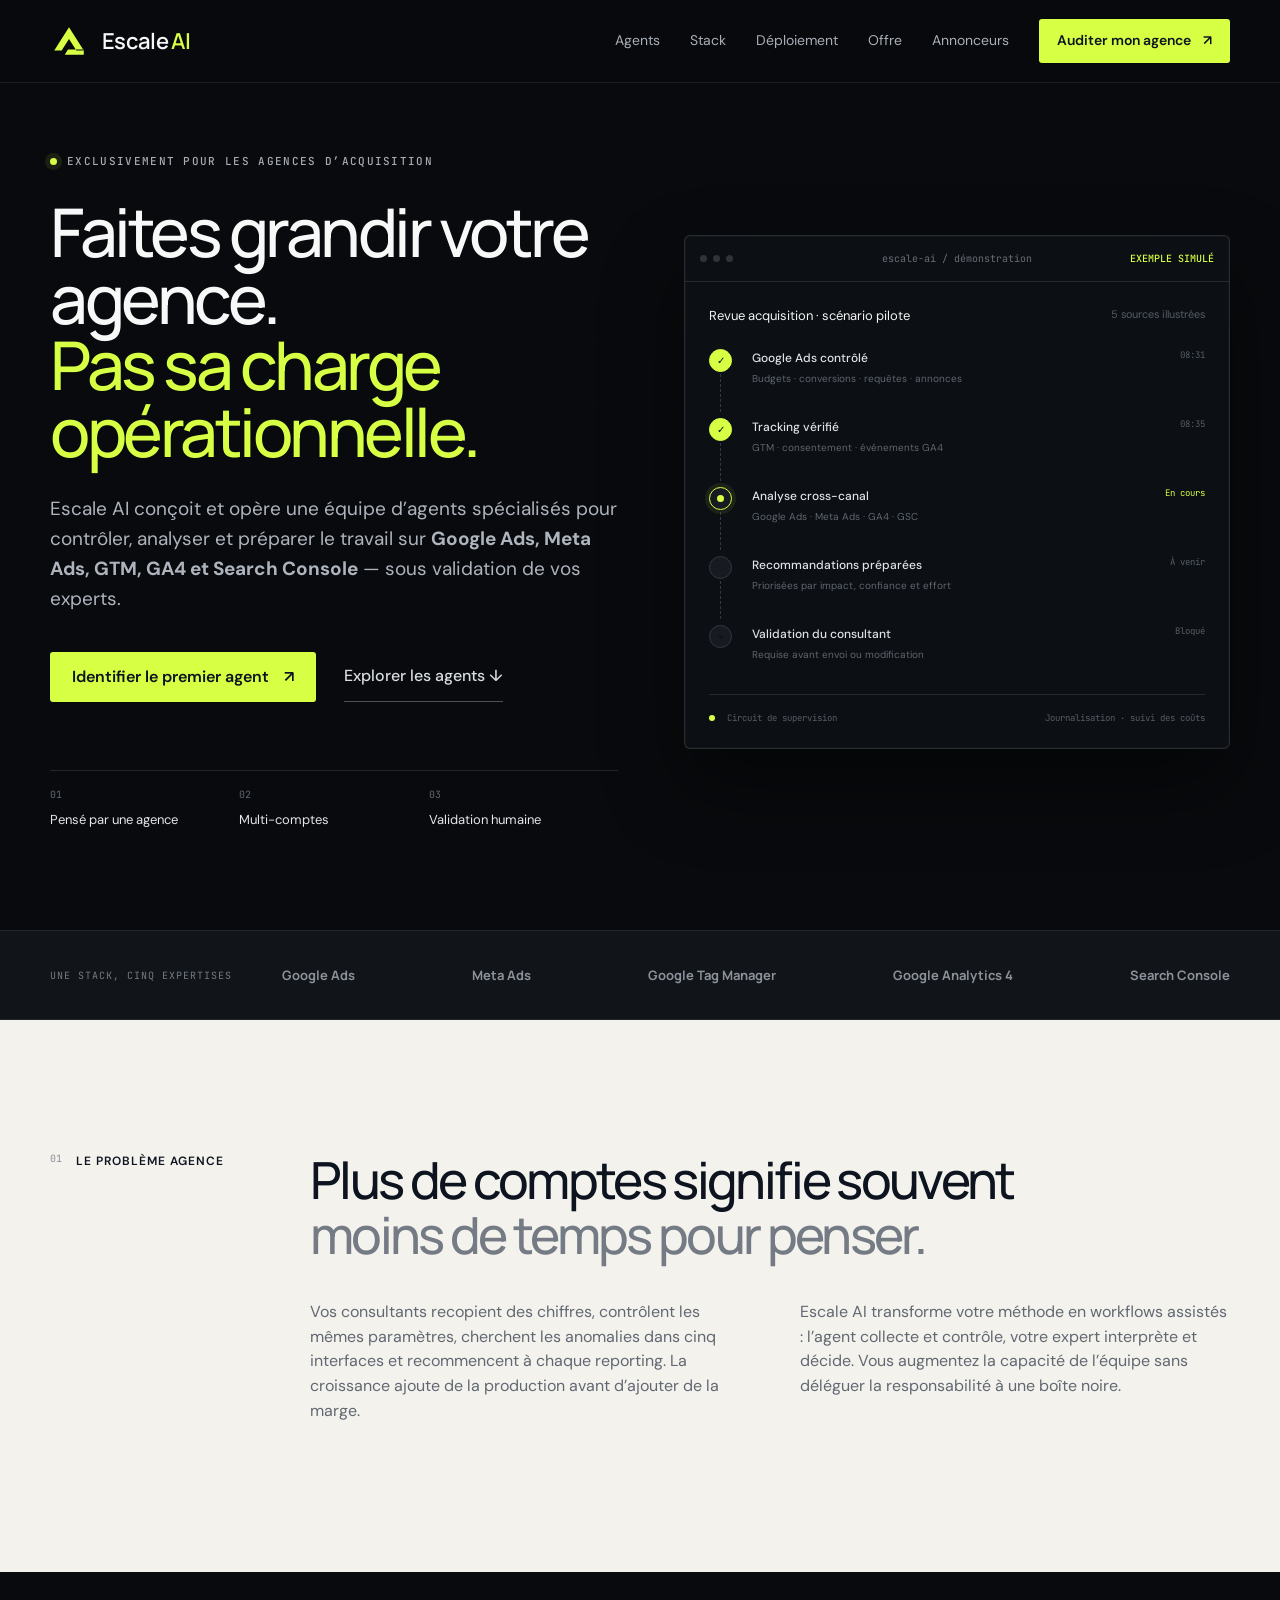
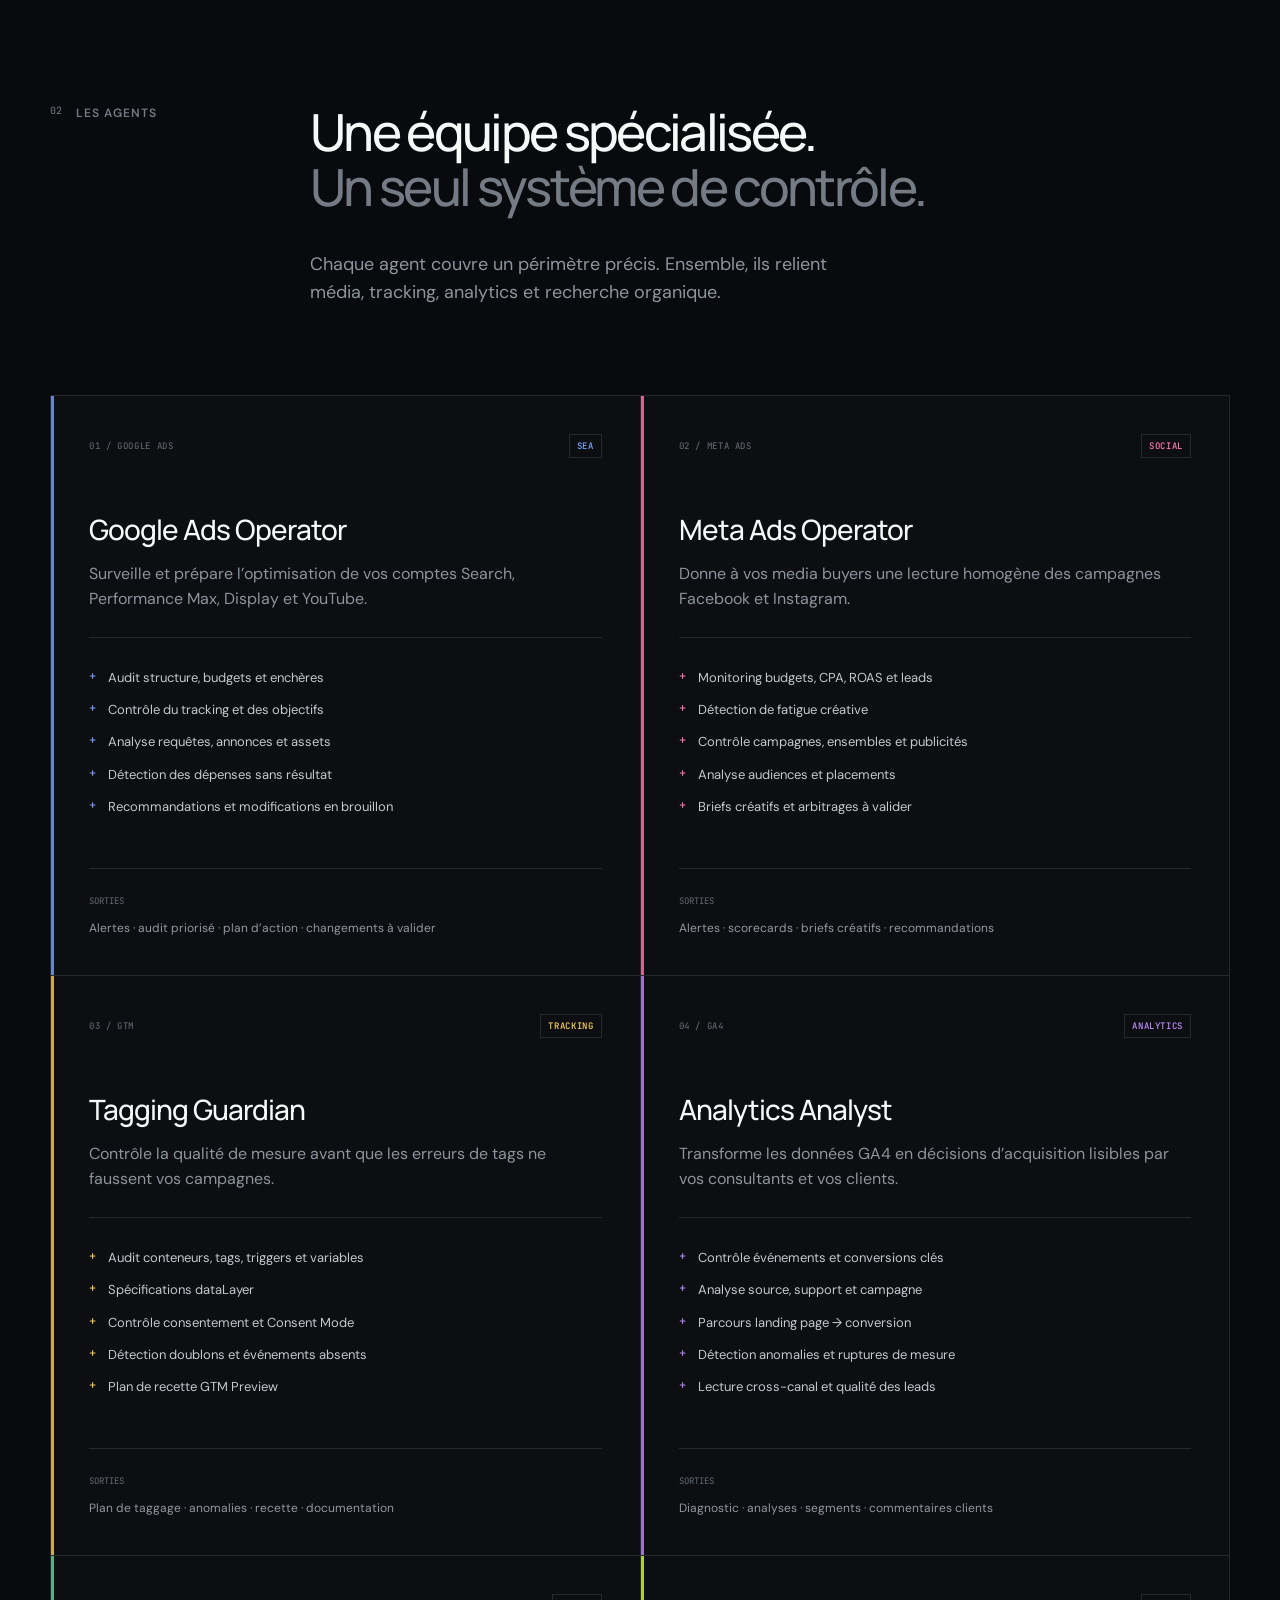
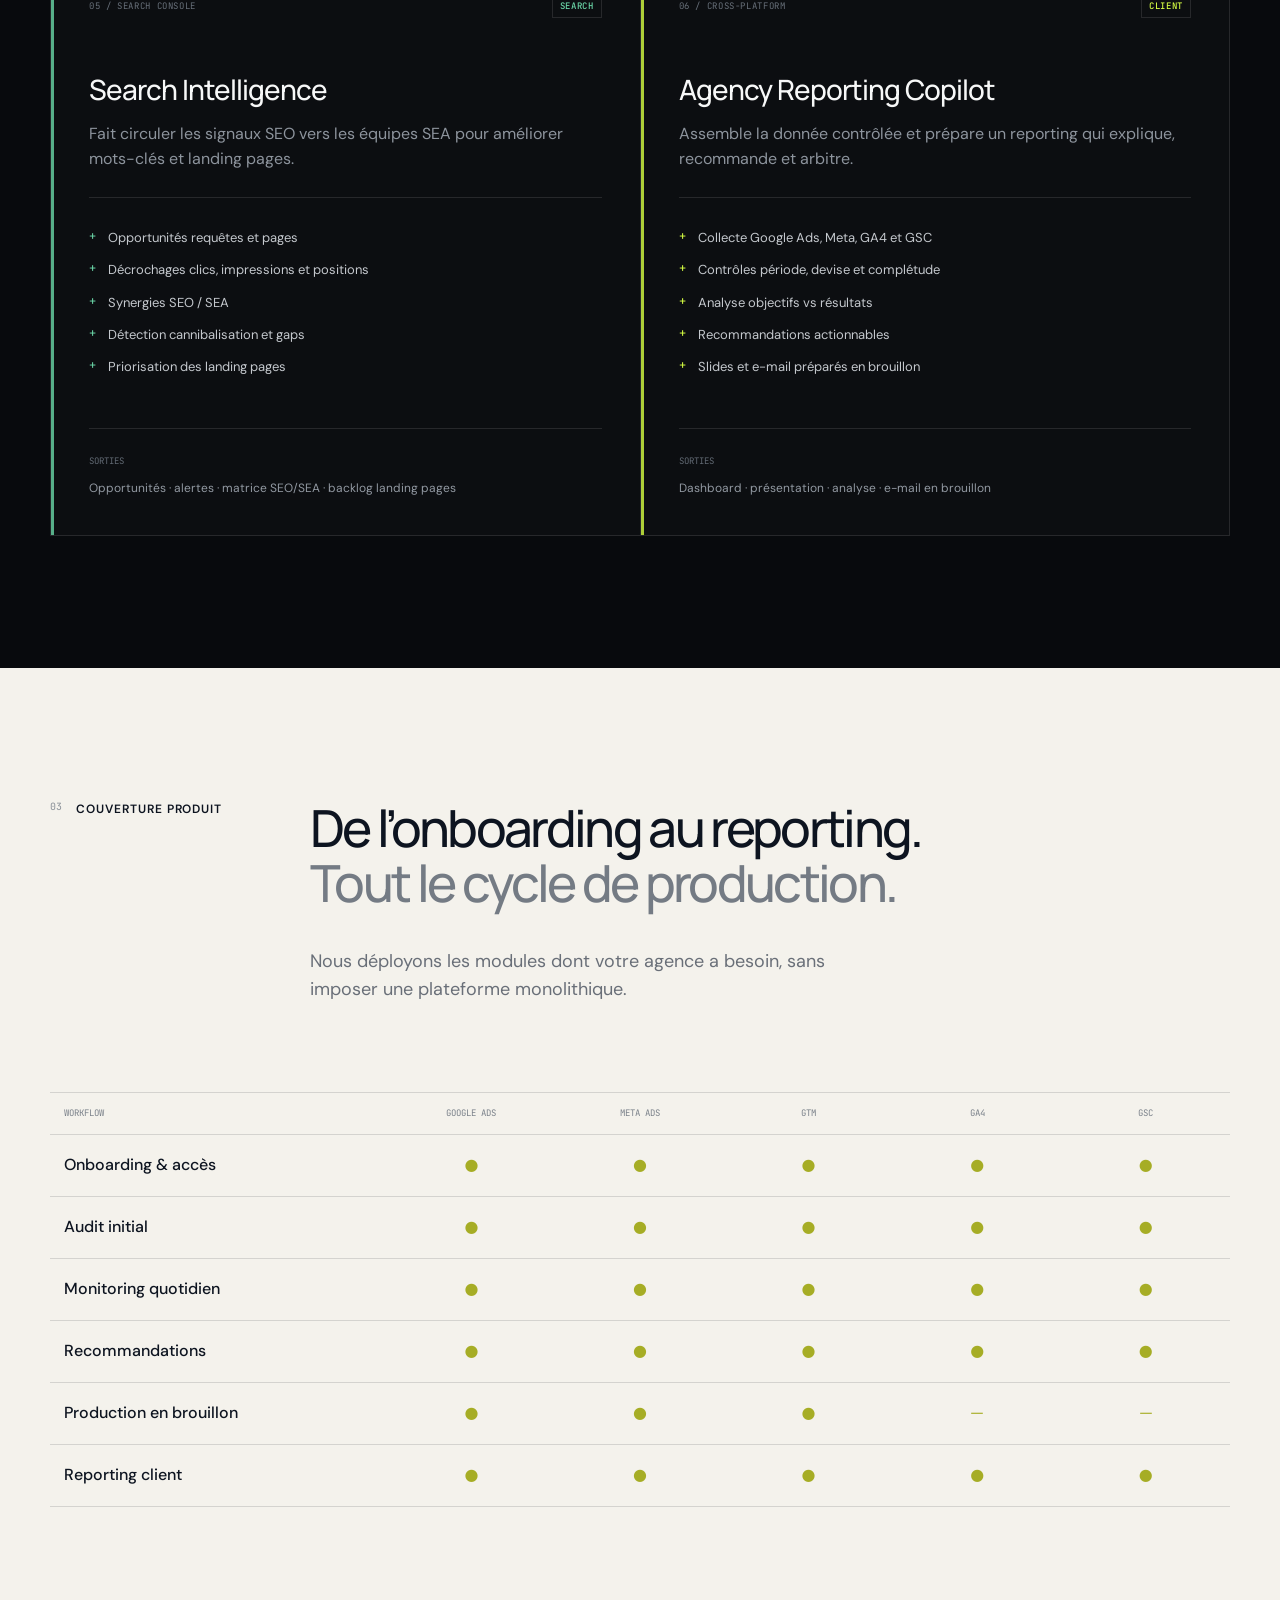
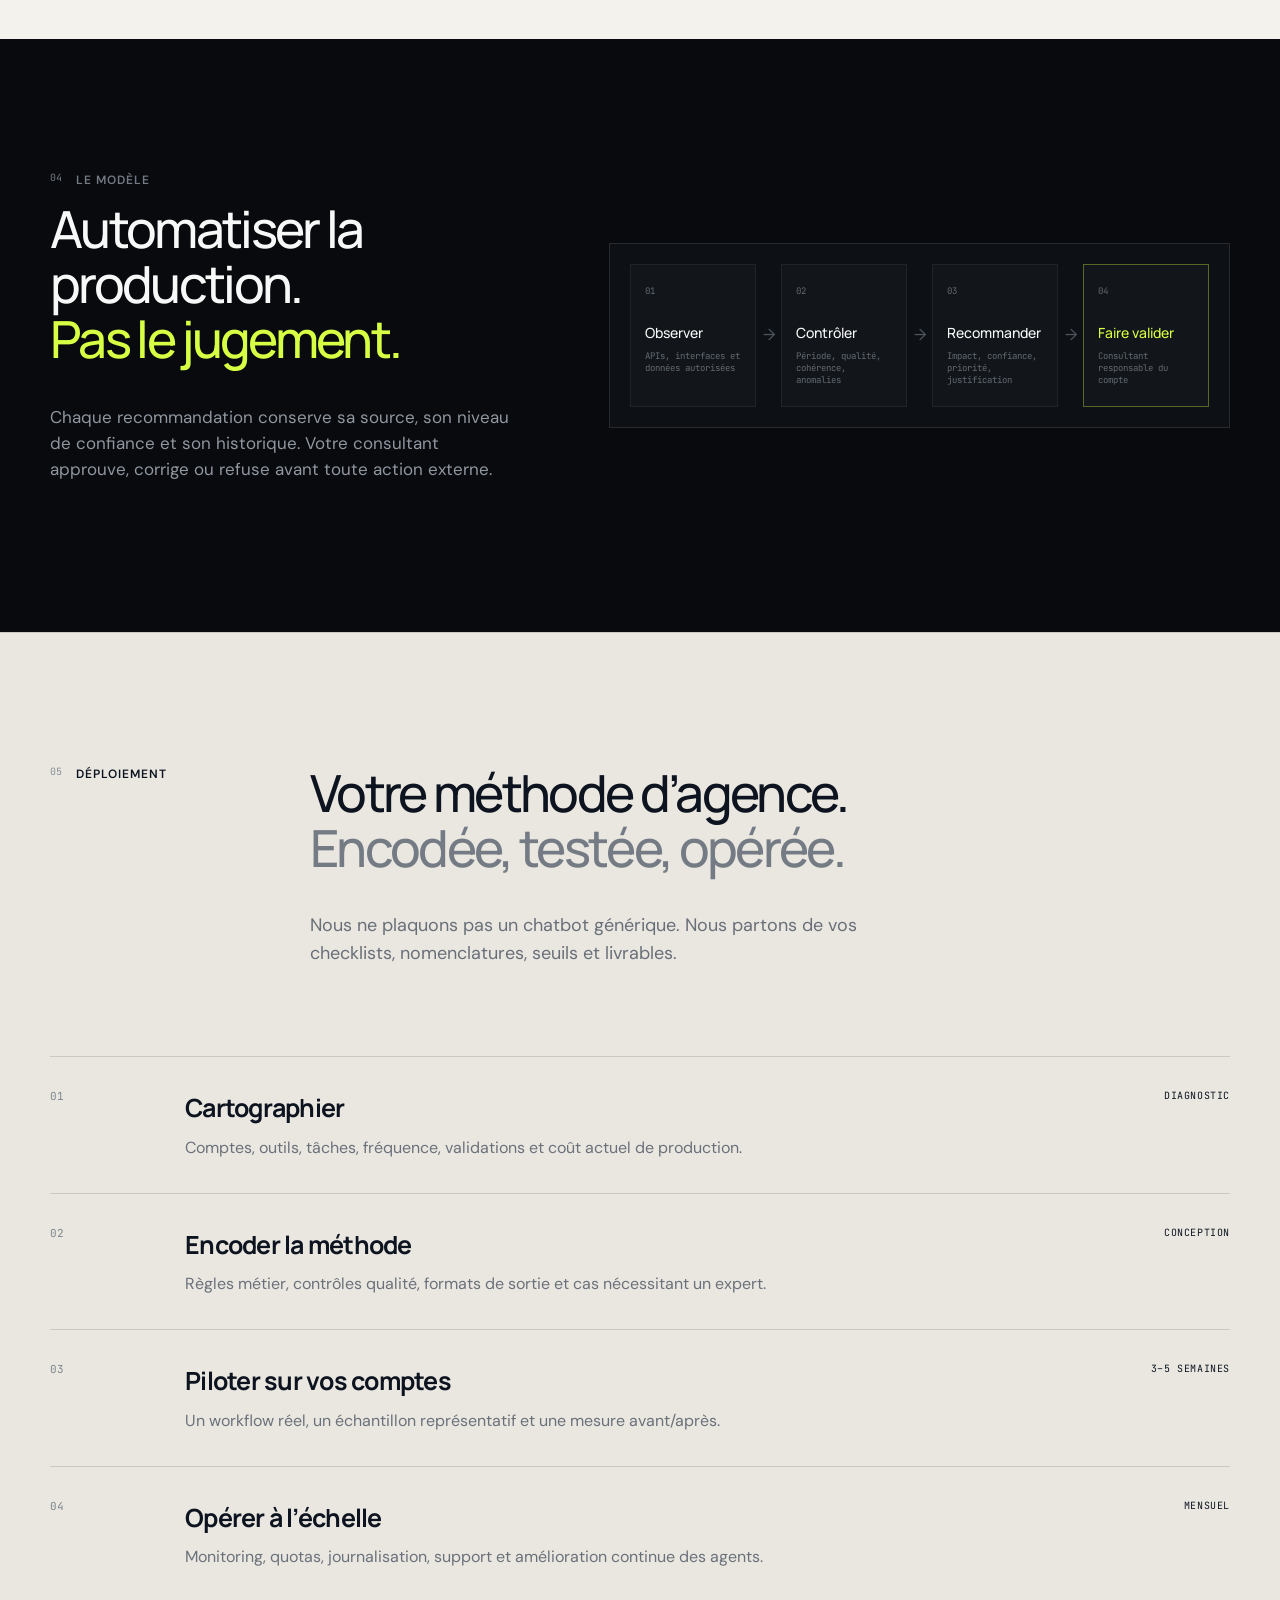
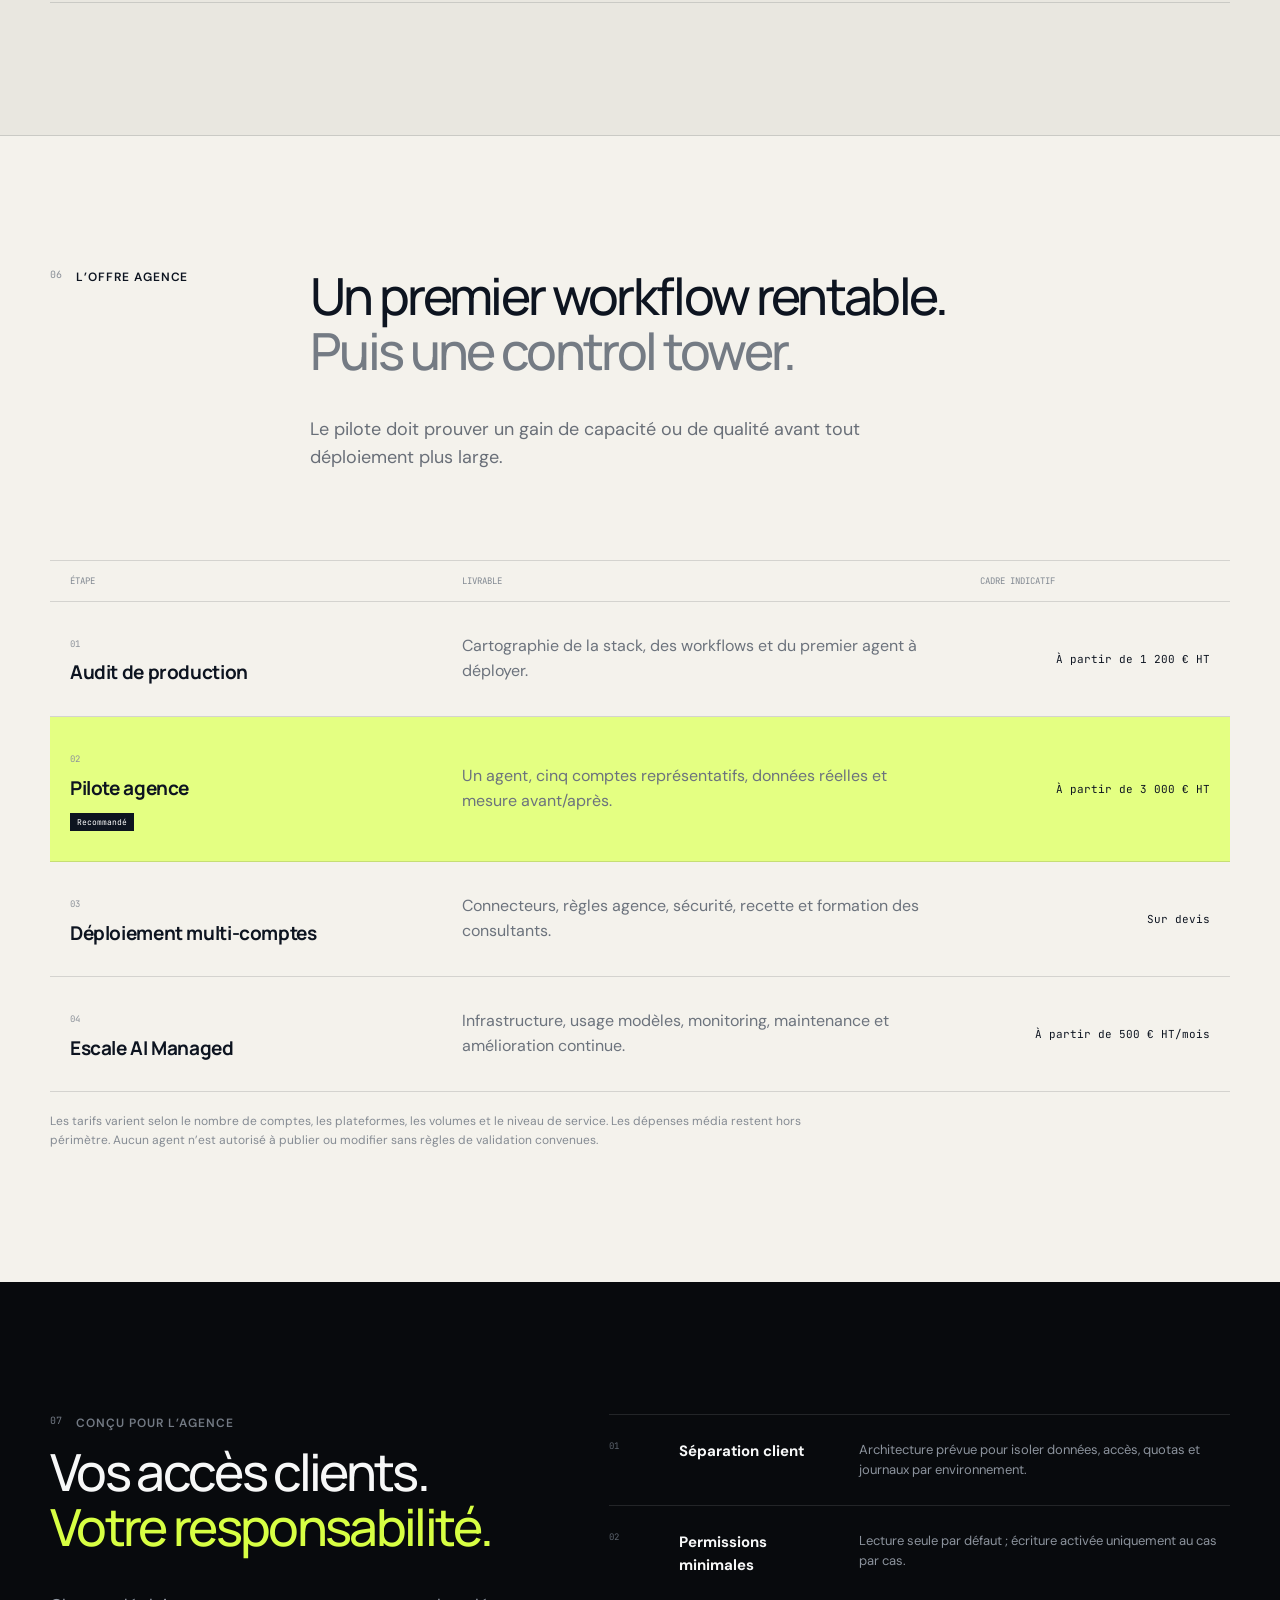
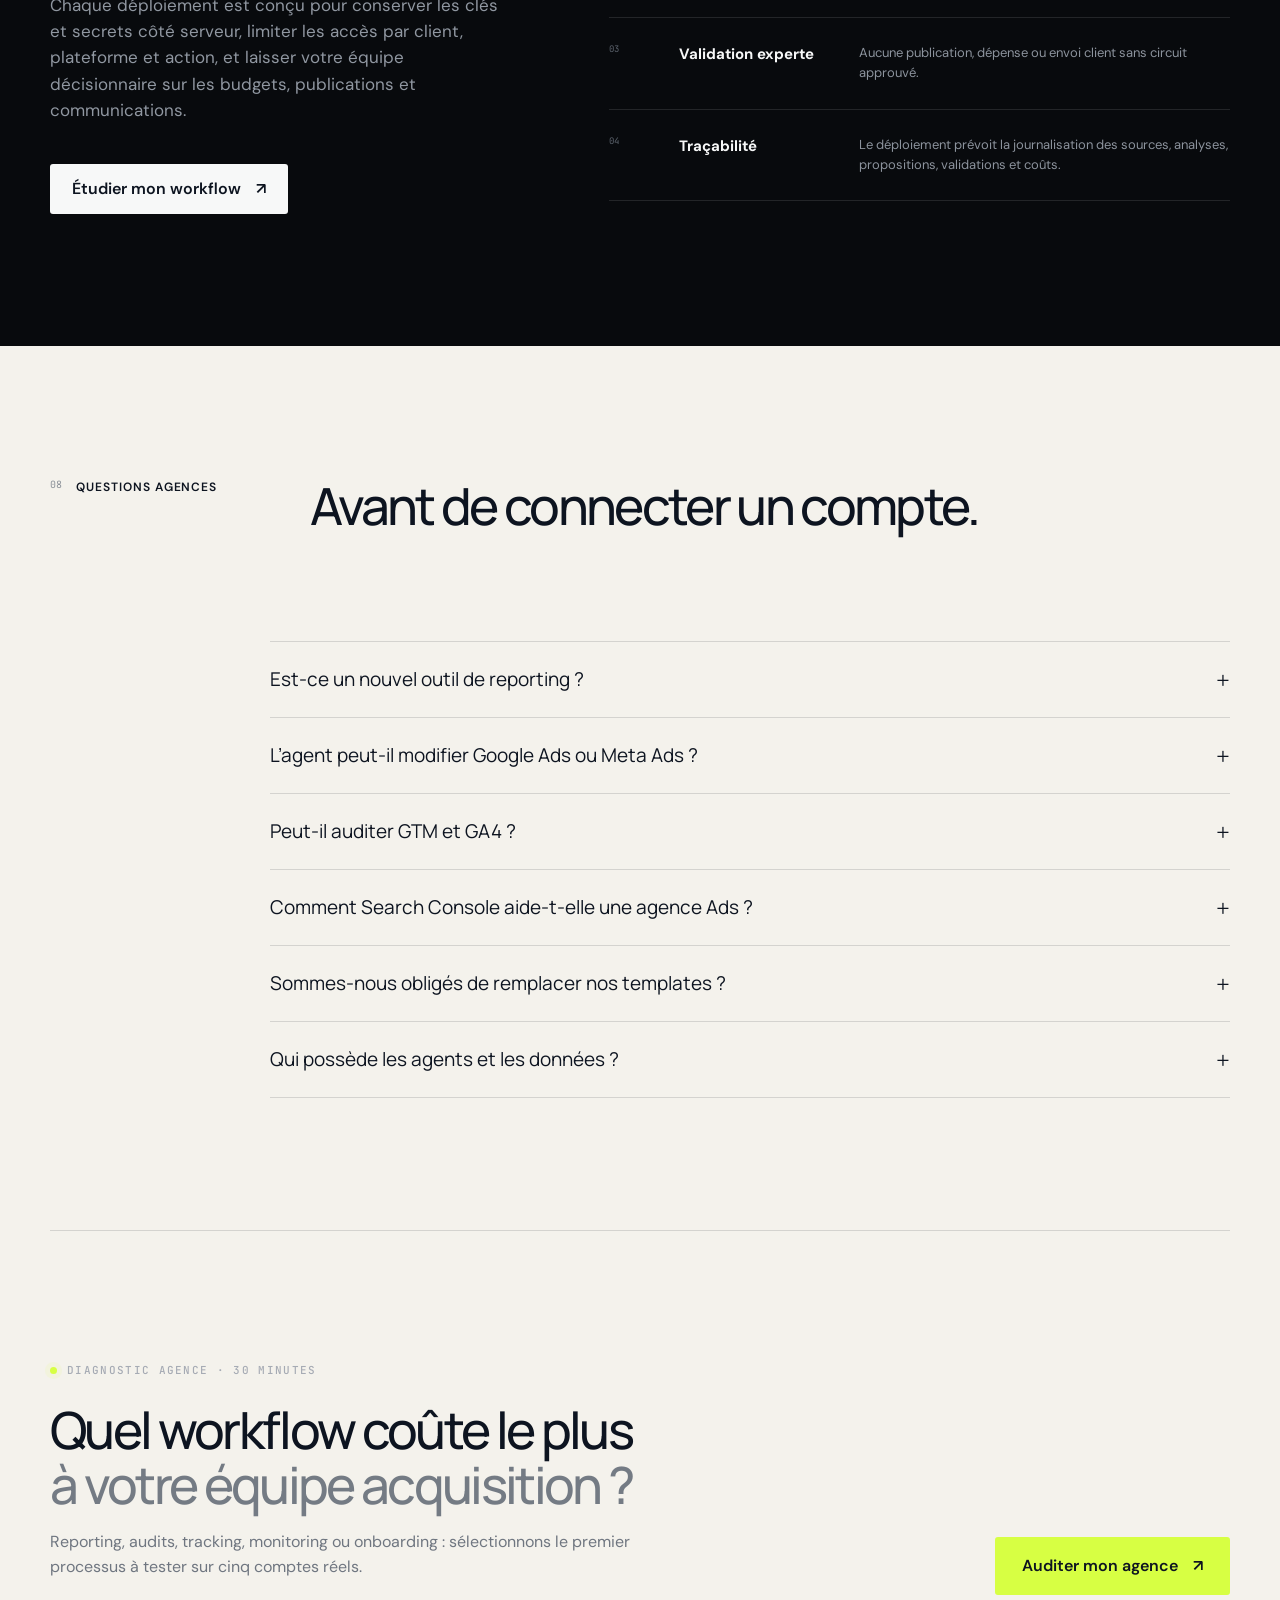
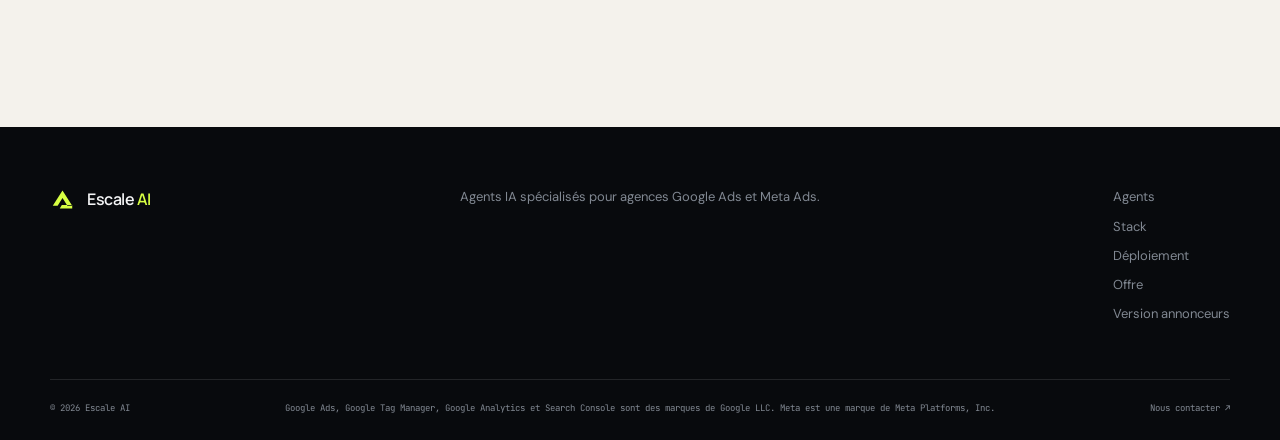
==== commit db9a939e: "feat: add advertiser acquisition landing" ====
--- a/index.html
+++ b/index.html
@@ -21,7 +21,7 @@
   <link rel="preconnect" href="https://fonts.googleapis.com">
   <link rel="preconnect" href="https://fonts.gstatic.com" crossorigin>
   <link href="https://fonts.googleapis.com/css2?family=DM+Sans:wght@400;500;600&family=Manrope:wght@400;500;600&family=JetBrains+Mono:wght@400;500&display=swap" rel="stylesheet">
-  <link rel="stylesheet" href="styles.css">
+  <link rel="stylesheet" href="styles.css?v=5">
   <script type="application/ld+json">{
     "@context":"https://schema.org",
     "@type":"ProfessionalService",
@@ -45,6 +45,7 @@
         <a href="#stack">Stack</a>
         <a href="#methode">Déploiement</a>
         <a href="#offre">Offre</a>
+        <a href="annonceurs/">Annonceurs</a>
         <a class="nav-cta" href="https://calendly.com/escaleads/30min" target="_blank" rel="noopener">Auditer mon agence <span aria-hidden="true">↗</span></a>
       </div>
     </nav>
@@ -189,7 +190,7 @@
   </main>
 
   <footer class="footer">
-    <div class="container footer-main"><a class="brand" href="#accueil"><svg class="brand-mark" viewBox="0 0 36 36" aria-hidden="true"><path d="M4 27 18 5l14 22h-7l-7-11-7 11H4Zm10 4h18v-5H17l-3 5Z"/></svg><span>Escale <strong>AI</strong></span></a><p>Agents IA spécialisés pour agences Google Ads et Meta Ads.</p><div><a href="#produits">Agents</a><a href="#stack">Stack</a><a href="#methode">Déploiement</a><a href="#offre">Offre</a></div></div>
+    <div class="container footer-main"><a class="brand" href="#accueil"><svg class="brand-mark" viewBox="0 0 36 36" aria-hidden="true"><path d="M4 27 18 5l14 22h-7l-7-11-7 11H4Zm10 4h18v-5H17l-3 5Z"/></svg><span>Escale <strong>AI</strong></span></a><p>Agents IA spécialisés pour agences Google Ads et Meta Ads.</p><div><a href="#produits">Agents</a><a href="#stack">Stack</a><a href="#methode">Déploiement</a><a href="#offre">Offre</a><a href="annonceurs/">Version annonceurs</a></div></div>
     <div class="container footer-bottom"><span>© <span id="year"></span> Escale AI</span><span>Google Ads, Google Tag Manager, Google Analytics et Search Console sont des marques de Google LLC. Meta est une marque de Meta Platforms, Inc.</span><a href="https://calendly.com/escaleads/30min" target="_blank" rel="noopener">Nous contacter ↗</a></div>
   </footer>
   <script src="script.js?v=2"></script>
--- a/styles.css
+++ b/styles.css
@@ -1 +1 @@
-:root{--bg:#080a0d;--bg-soft:#0d1015;--ink:#0d1420;--paper:#f4f2ec;--white:#fff;--muted:#6d737d;--line:rgba(14,22,33,.14);--dark-line:rgba(255,255,255,.11);--accent:#d7ff43;--accent-dark:#bada22;--max:1180px;--sans:'DM Sans',system-ui,sans-serif;--display:'Manrope',system-ui,sans-serif;--mono:'JetBrains Mono',monospace}*{box-sizing:border-box}html{scroll-behavior:smooth}body{margin:0;background:var(--paper);color:var(--ink);font-family:var(--sans);font-size:16px;line-height:1.55;-webkit-font-smoothing:antialiased}a{color:inherit;text-decoration:none}button{font:inherit}.container{width:min(var(--max),calc(100% - 48px));margin-inline:auto}.sr-only{position:absolute;width:1px;height:1px;padding:0;margin:-1px;overflow:hidden;clip:rect(0,0,0,0);white-space:nowrap;border:0}.skip-link{position:fixed;z-index:1000;left:16px;top:12px;transform:translateY(-150%);background:var(--accent);color:var(--ink);padding:12px 18px;border-radius:3px;font-weight:600}.skip-link:focus{transform:none}:focus-visible{outline:3px solid var(--accent-dark);outline-offset:4px}.site-header{position:fixed;top:0;left:0;right:0;z-index:100;background:rgba(8,10,13,.82);border-bottom:1px solid rgba(255,255,255,.08);backdrop-filter:blur(16px)}.nav{height:82px;display:flex;align-items:center;justify-content:space-between}.brand{display:inline-flex;align-items:center;gap:12px;font-family:var(--display);font-weight:600;letter-spacing:-.03em}.site-header .brand{gap:14px;color:#f7f8f8;font-size:22px}.brand-mark{width:25px;height:25px;fill:var(--accent)}.site-header .brand-mark{width:38px;height:38px}.brand strong{color:var(--accent);font-weight:600}.nav-links{display:flex;align-items:center;gap:30px;color:#a9afb8;font-size:14px}.nav-links>a:not(.nav-cta):hover{color:#fff}.nav-cta{min-height:44px;display:inline-flex;align-items:center;gap:12px;background:var(--accent);color:var(--ink);padding:0 18px;border-radius:3px;font-weight:600}.nav-cta:hover,.button-primary:hover{background:var(--accent-dark);transform:translateY(-1px)}.menu-toggle{display:none;width:46px;height:46px;background:transparent;border:1px solid var(--dark-line);border-radius:4px;padding:11px}.menu-toggle span:not(.sr-only){display:block;height:1px;background:#fff;margin:5px 0}.hero{position:relative;min-height:820px;padding-top:154px;padding-bottom:100px;display:grid;grid-template-columns:1.02fr .98fr;gap:66px;align-items:center}.hero:before{content:'';position:absolute;left:50%;width:100vw;top:0;bottom:0;transform:translateX(-50%);background:var(--bg);z-index:-2}.hero:after{content:'';position:absolute;left:0;right:0;top:82px;height:738px;z-index:-1;opacity:.22;background-image:linear-gradient(rgba(255,255,255,.035) 1px,transparent 1px),linear-gradient(90deg,rgba(255,255,255,.035) 1px,transparent 1px);background-size:64px 64px;mask-image:linear-gradient(to bottom,black,transparent 90%)}.hero-copy{color:#f7f8f8}.eyebrow{font:500 11px var(--mono);text-transform:uppercase;letter-spacing:.12em;color:#a6abb4;display:flex;align-items:center;gap:10px}.status-dot{width:7px;height:7px;border-radius:50%;background:var(--accent);box-shadow:0 0 0 5px rgba(215,255,67,.09)}h1,h2,h3,p{margin-top:0}h1,h2{font-family:var(--display);font-weight:500;letter-spacing:-.052em}h1{font-size:clamp(52px,5.25vw,78px);line-height:.99;margin:30px 0 30px}h1 em,h2 em{font-style:normal;color:var(--accent)}.hero-lead{font-size:19px;line-height:1.58;color:#aeb4bd;max-width:580px}.hero-actions{display:flex;align-items:center;gap:28px;margin-top:38px}.button{min-height:50px;display:inline-flex;align-items:center;justify-content:center;gap:15px;padding:0 22px;border-radius:3px;font-weight:600;transition:.2s ease}.button-primary{background:var(--accent);color:var(--ink)}.text-link{color:#d9dde2;font-weight:500;border-bottom:1px solid #4b5057;padding:12px 0}.text-link:hover{border-color:var(--accent);color:var(--accent)}.hero-proof{list-style:none;padding:0;margin:68px 0 0;display:grid;grid-template-columns:repeat(3,1fr);border-top:1px solid var(--dark-line)}.hero-proof li{padding-top:17px;color:#e4e6e9;font-size:13px}.hero-proof span{display:block;font:10px var(--mono);color:#606771;margin-bottom:9px}.agent-console{border:1px solid rgba(255,255,255,.12);border-radius:6px;background:#0c0f13;box-shadow:0 36px 80px rgba(0,0,0,.45),0 0 0 1px rgba(255,255,255,.025) inset;overflow:hidden;transform:perspective(1200px) rotateY(-2deg)}.console-topbar{height:46px;display:grid;grid-template-columns:1fr auto 1fr;align-items:center;padding:0 15px;border-bottom:1px solid var(--dark-line);font:10px var(--mono);color:#686e77}.console-topbar div{display:flex;gap:6px}.console-topbar i{width:7px;height:7px;border-radius:50%;background:#2f343a}.console-topbar b{justify-self:end;color:var(--accent);font-weight:500}.console-body{padding:24px}.workflow-head{display:flex;justify-content:space-between;color:#f3f4f5;margin-bottom:23px;font-size:13px}.workflow-head small{color:#555d67}.workflow{padding:0;margin:0;list-style:none}.workflow li{display:grid;grid-template-columns:30px 1fr auto;gap:13px;position:relative;min-height:69px}.workflow li:not(:last-child):after{content:'';position:absolute;left:11px;top:25px;height:38px;border-left:1px dashed #343a42}.workflow .node{width:23px;height:23px;border:1px solid #323842;border-radius:50%;display:grid;place-items:center;font:10px var(--mono);color:#080a0d;background:#171b21;z-index:1}.workflow .done .node{background:var(--accent);border-color:var(--accent)}.workflow .active .node{border-color:var(--accent);box-shadow:0 0 0 4px rgba(215,255,67,.08)}.workflow .active .node:before{content:'';width:7px;height:7px;background:var(--accent);border-radius:50%;animation:pulse 1.7s infinite}.workflow b{display:block;color:#dfe2e6;font-size:12px;font-weight:500}.workflow small{display:block;color:#5f6670;font-size:10px;margin-top:3px}.workflow time{font:9px var(--mono);color:#555d67}.workflow .active time{color:var(--accent)}.console-footer{border-top:1px solid var(--dark-line);padding-top:17px;display:flex;justify-content:space-between;color:#555d67;font:9px var(--mono)}.console-footer .pulse{display:inline-block;width:6px;height:6px;border-radius:50%;background:var(--accent);margin-right:7px}.trust-strip{background:#11151a;border-block:1px solid rgba(255,255,255,.07);color:#747b84}.trust-inner{min-height:88px;display:flex;align-items:center;gap:50px}.trust-inner>span{font:10px var(--mono);text-transform:uppercase;letter-spacing:.1em;white-space:nowrap}.trust-inner>div{display:flex;justify-content:space-between;align-items:center;gap:36px;flex:1;overflow:hidden}.trust-inner b{font-family:var(--display);font-size:13px;color:#8c929a;white-space:nowrap}.section{padding-block:132px}.section-index{display:flex;gap:14px;align-items:flex-start;min-width:180px}.section-index span{font:10px var(--mono);color:#8a9098}.section-index p{font-size:12px;font-weight:600;text-transform:uppercase;letter-spacing:.08em}.problem{display:grid;grid-template-columns:220px 1fr;gap:40px}.problem h2,.section-heading h2,.outcome-copy h2,.security-copy h2,.final-cta h2{font-size:clamp(40px,4vw,60px);line-height:1.07;margin-bottom:38px}.problem h2 em,.section-heading h2 em,.final-cta h2 em{color:#747b84}.problem-grid{display:grid;grid-template-columns:1fr 1fr;gap:60px;color:#616873}.method{background:#e9e7e0;border-block:1px solid var(--line)}.section-heading{display:grid;grid-template-columns:220px 1fr;gap:40px;margin-bottom:70px}.section-heading>div:last-child{max-width:760px}.section-heading>div:last-child>p{max-width:570px;color:#696f78;font-size:18px}.method-steps{list-style:none;padding:0;margin:0;border-top:1px solid var(--line)}.method-steps li{display:grid;grid-template-columns:100px 1fr 160px;gap:35px;padding:32px 0;border-bottom:1px solid var(--line);align-items:start}.method-steps>li>span{font:11px var(--mono);color:#7e858e}.method-steps h3{font-family:var(--display);font-size:25px;letter-spacing:-.03em;margin:0 0 8px}.method-steps p{color:#6b717a;max-width:620px;margin:0}.method-steps strong{text-align:right;font:10px var(--mono);text-transform:uppercase;letter-spacing:.06em}.case-list{border-top:1px solid var(--line)}.case{display:grid;grid-template-columns:110px 1fr 110px;gap:30px;padding:36px 0;border-bottom:1px solid var(--line);align-items:center}.case-number{font:11px var(--mono);color:#899099;align-self:start}.case-label{font:10px var(--mono);text-transform:uppercase;letter-spacing:.09em;color:#7a818a;margin-bottom:14px}.case h3{font-family:var(--display);font-size:clamp(23px,2.6vw,36px);line-height:1.2;letter-spacing:-.038em;margin-bottom:12px}.case p{color:#707680;max-width:720px;margin-bottom:0}.case-arrow{justify-self:end;border:1px solid var(--line);width:46px;height:46px;display:grid;place-items:center;border-radius:50%}.case.featured{background:var(--ink);color:#fff;padding:42px;margin-inline:-24px;padding-inline:24px;border:0}.case.featured .case-label,.case.featured p{color:#9299a3}.case.featured ul{list-style:none;padding:0;display:flex;flex-wrap:wrap;gap:8px;margin:22px 0 0}.case.featured li{font:9px var(--mono);border:1px solid var(--dark-line);padding:7px 9px;color:#bac0c7}.case-metric{border-left:1px solid var(--dark-line);padding-left:26px}.case-metric span,.case-metric small{display:block;color:#727984;font:9px var(--mono)}.case-metric b{display:block;color:var(--accent);font-family:var(--display);font-size:18px;margin:8px 0}.outcomes,.security{background:var(--bg);color:#f7f8f8}.products{background:var(--bg);color:#f7f8f8}.products .section-heading>div:last-child>p{color:#8e959e}.product-grid{display:grid;grid-template-columns:repeat(2,1fr);border-top:1px solid var(--dark-line);border-left:1px solid var(--dark-line)}.product-card{position:relative;padding:38px;border-right:1px solid var(--dark-line);border-bottom:1px solid var(--dark-line);background:rgba(255,255,255,.015);overflow:hidden}.product-card:before{content:'';position:absolute;inset:0 auto 0 0;width:3px;background:var(--product,#d7ff43);opacity:.8}.product-top{display:flex;align-items:center;justify-content:space-between;margin-bottom:52px;font:9px var(--mono);letter-spacing:.07em;color:#68707a}.product-top b{border:1px solid var(--dark-line);padding:5px 7px;color:var(--product,#d7ff43);font-weight:500}.product-card h3{font:500 28px var(--display);letter-spacing:-.035em;margin-bottom:14px}.product-card>p{color:#8d949d;max-width:500px;min-height:50px}.product-card ul{list-style:none;padding:24px 0 20px;margin:25px 0;border-top:1px solid var(--dark-line)}.product-card li{position:relative;padding:6px 0 6px 19px;color:#c4c8cd;font-size:13px}.product-card li:before{content:'+';position:absolute;left:0;color:var(--product,#d7ff43);font:12px var(--mono)}.product-output{border-top:1px solid var(--dark-line);padding-top:18px}.product-output span{font:9px var(--mono);text-transform:uppercase;color:#626a74}.product-output p{margin:7px 0 0;color:#9299a2;font-size:12px}.product-google{--product:#79a7ff}.product-meta{--product:#ff7db5}.product-gtm{--product:#ffd15c}.product-ga4{--product:#c18cff}.product-gsc{--product:#6bd7a8}.product-report{--product:#d7ff43}.coverage-table{overflow-x:auto;border-top:1px solid var(--line)}.coverage-row{min-width:720px;display:grid;grid-template-columns:2fr repeat(5,1fr);border-bottom:1px solid var(--line);align-items:center;min-height:62px}.coverage-row>*{padding:14px;text-align:center}.coverage-row>*:first-child{text-align:left}.coverage-row strong{font-weight:500}.coverage-row i{font-style:normal;color:#a6ad25}.coverage-head{min-height:42px;font:9px var(--mono);text-transform:uppercase;color:#7a818a}.control-flow{display:grid;grid-template-columns:1fr 25px 1fr 25px 1fr 25px 1fr;align-items:stretch;border:1px solid var(--dark-line);padding:20px;background:#0d1014}.control-flow>div{padding:20px 14px;background:rgba(255,255,255,.02);border:1px solid rgba(255,255,255,.06)}.control-flow>i{display:grid;place-items:center;color:#4f5660;font-style:normal}.control-flow span,.control-flow small{display:block;font:9px var(--mono);color:#626a73}.control-flow b{display:block;font:500 14px var(--display);margin:26px 0 8px}.control-flow .approved{border-color:rgba(215,255,67,.35)}.control-flow .approved b{color:var(--accent)}.outcomes,.security{background:var(--bg);color:#f7f8f8}.outcomes-layout,.security-layout{display:grid;grid-template-columns:.85fr 1.15fr;gap:100px;align-items:center}.section-index.light span,.section-index.light p{color:#737a84}.outcome-copy h2 em,.security-copy h2 em{color:var(--accent)}.outcome-copy>p,.security-copy>p{color:#9097a1;max-width:490px;font-size:17px}.outcome-board{border:1px solid var(--dark-line);padding:34px;background:#0d1014}.outcome-row{display:grid;grid-template-columns:150px 1fr 70px;gap:18px;align-items:center;padding:18px 0;border-bottom:1px solid rgba(255,255,255,.07);font-size:12px}.outcome-row>div{height:3px;background:#252a31}.outcome-row i{display:block;height:100%;width:var(--w);background:var(--accent)}.outcome-row b{text-align:right;color:#aeb4bc;font:9px var(--mono);text-transform:uppercase}.outcome-board>p{font:9px var(--mono);color:#555c66;margin:20px 0 0}.offer-table{border-top:1px solid var(--line)}.offer-row{display:grid;grid-template-columns:1fr 1.35fr 230px;gap:35px;padding:28px 20px;border-bottom:1px solid var(--line);align-items:center}.offer-head{font:9px var(--mono);color:#828992;text-transform:uppercase;padding-block:14px}.offer-row small{font:9px var(--mono);color:#8c929a}.offer-row h3{font-family:var(--display);font-size:19px;margin:4px 0 0;letter-spacing:-.02em}.offer-row p{color:#6c737d;margin:0}.offer-row strong{text-align:right;font:11px var(--mono)}.offer-row.highlight{background:#e4ff82}.offer-row em{display:inline-block;font:8px var(--mono);font-style:normal;background:var(--ink);color:#fff;padding:4px 7px;margin-top:10px}.offer-note{font-size:12px;color:#858b93;max-width:760px;margin:20px 0 0}.security-layout{align-items:start}.button-light{background:#f7f8f8;color:var(--ink);margin-top:24px}.security-stack{border-top:1px solid var(--dark-line)}.security-stack>div{display:grid;grid-template-columns:50px 160px 1fr;gap:20px;padding:25px 0;border-bottom:1px solid var(--dark-line)}.security-stack span{font:9px var(--mono);color:#5d646e}.security-stack h3{font-size:15px}.security-stack p{font-size:13px;color:#8c939d;margin:0}.faq{background:var(--paper)}.faq-list{max-width:960px;margin-left:auto;border-top:1px solid var(--line)}details{border-bottom:1px solid var(--line)}summary{min-height:75px;display:flex;align-items:center;justify-content:space-between;gap:20px;cursor:pointer;font-family:var(--display);font-size:19px;list-style:none}summary::-webkit-details-marker{display:none}summary span{font:300 24px var(--display);transition:.2s}details[open] summary span{transform:rotate(45deg)}details p{max-width:760px;color:#6b727c;padding:0 50px 26px 0}.final-cta{border-top:1px solid var(--line);display:flex;justify-content:space-between;align-items:flex-end;gap:60px}.final-cta h2{margin:25px 0 18px}.final-cta>div>p:last-child{color:#6f7680;max-width:630px}.button-large{min-height:58px;padding-inline:27px;white-space:nowrap}.footer{background:#080a0d;color:#818892;padding:60px 0 26px}.footer-main{display:grid;grid-template-columns:1fr 1fr 1fr;gap:50px;align-items:start}.footer .brand{color:#f4f5f6}.footer-main>p{font-size:13px}.footer-main>div{display:flex;flex-direction:column;gap:9px;justify-self:end;font-size:13px}.footer-main a:hover{color:var(--accent)}.footer-bottom{border-top:1px solid var(--dark-line);margin-top:55px;padding-top:22px;display:flex;justify-content:space-between;gap:20px;font:9px var(--mono)}.reveal{opacity:0;transform:translateY(18px);transition:opacity .7s ease,transform .7s ease}.reveal.is-visible{opacity:1;transform:none}@keyframes pulse{0%,100%{box-shadow:0 0 0 0 rgba(215,255,67,.35)}50%{box-shadow:0 0 0 8px rgba(215,255,67,0)}}@media(max-width:900px){.nav-links{display:none;position:absolute;left:0;right:0;top:82px;background:#0b0e12;padding:24px;flex-direction:column;align-items:stretch;border-bottom:1px solid var(--dark-line)}.nav-links.open{display:flex}.nav-links a{min-height:44px;display:flex;align-items:center}.menu-toggle{display:block}.hero{grid-template-columns:1fr;padding-top:130px;height:auto}.hero:after{height:1178px}.agent-console{transform:none;max-width:620px}.trust-inner{flex-direction:column;align-items:flex-start;padding-block:25px}.trust-inner>div{width:100%;flex-wrap:wrap;justify-content:flex-start}.problem,.section-heading{grid-template-columns:1fr}.section-index{min-width:0}.product-grid{grid-template-columns:1fr}.outcomes-layout,.security-layout{grid-template-columns:1fr;gap:60px}.control-flow{grid-template-columns:1fr 20px 1fr}.control-flow>i:nth-of-type(2){display:none}.control-flow>div:nth-of-type(3),.control-flow>div:nth-of-type(4){margin-top:20px}.offer-row{grid-template-columns:1fr 1.3fr}.offer-row>*:last-child{grid-column:2;text-align:left}.offer-head{display:none}.footer-main{grid-template-columns:1fr 1fr}.footer-main>div{justify-self:start}.footer-main>p{display:none}}@media(max-width:620px){.container{width:min(100% - 32px,var(--max))}.nav{height:64px}.nav-links{top:64px}.site-header .brand{gap:10px}.site-header .brand span{font-size:17px}.site-header .brand-mark{width:30px;height:30px}.hero{padding-top:115px;padding-bottom:72px;gap:48px}.hero:after{top:64px;height:1106px}.hero-lead{font-size:17px}.hero-actions{align-items:stretch;flex-direction:column;gap:12px}.text-link{text-align:center}.hero-proof{margin-top:48px;gap:10px}.hero-proof li{font-size:11px}.agent-console{margin-inline:-7px}.console-body{padding:18px 14px}.workflow li{grid-template-columns:27px 1fr}.workflow time{display:none}.console-footer{display:block}.console-footer span:last-child{display:none}.trust-inner>div{gap:18px 25px}.product-card{padding:28px 22px}.product-top{margin-bottom:35px}.control-flow{grid-template-columns:1fr;padding:14px}.control-flow>i{transform:rotate(90deg);min-height:24px}.control-flow>i:nth-of-type(2){display:grid}.control-flow>div:nth-of-type(3),.control-flow>div:nth-of-type(4){margin-top:0}.section{padding-block:88px}.problem-grid{grid-template-columns:1fr;gap:12px}.method-steps li{grid-template-columns:44px 1fr}.method-steps strong{grid-column:2;text-align:left}.case,.case.featured{grid-template-columns:42px 1fr;padding:28px 0;margin:0}.case.featured{padding-inline:16px}.case-arrow,.case-metric{display:none}.offer-row{grid-template-columns:1fr;gap:14px;padding-inline:0}.offer-row>*:last-child{grid-column:auto}.security-stack>div{grid-template-columns:38px 1fr}.security-stack p{grid-column:2}.outcome-board{padding:20px 16px}.outcome-row{grid-template-columns:105px 1fr}.outcome-row b{display:none}.final-cta{align-items:stretch;flex-direction:column}.footer-main{grid-template-columns:1fr}.footer-main>p{display:block}.footer-bottom{flex-direction:column}.footer-bottom span:nth-child(2){order:3}}@media(prefers-reduced-motion:reduce){html{scroll-behavior:auto}.reveal{opacity:1;transform:none;transition:none}.workflow .active .node:before{animation:none}.button,.nav-cta{transition:none}}+:root{--bg:#080a0d;--bg-soft:#0d1015;--ink:#0d1420;--paper:#f4f2ec;--white:#fff;--muted:#6d737d;--line:rgba(14,22,33,.14);--dark-line:rgba(255,255,255,.11);--accent:#d7ff43;--accent-dark:#bada22;--max:1180px;--sans:'DM Sans',system-ui,sans-serif;--display:'Manrope',system-ui,sans-serif;--mono:'JetBrains Mono',monospace}*{box-sizing:border-box}html{scroll-behavior:smooth}body{margin:0;background:var(--paper);color:var(--ink);font-family:var(--sans);font-size:16px;line-height:1.55;-webkit-font-smoothing:antialiased}a{color:inherit;text-decoration:none}button{font:inherit}.container{width:min(var(--max),calc(100% - 48px));margin-inline:auto}.sr-only{position:absolute;width:1px;height:1px;padding:0;margin:-1px;overflow:hidden;clip:rect(0,0,0,0);white-space:nowrap;border:0}.skip-link{position:fixed;z-index:1000;left:16px;top:12px;transform:translateY(-150%);background:var(--accent);color:var(--ink);padding:12px 18px;border-radius:3px;font-weight:600}.skip-link:focus{transform:none}:focus-visible{outline:3px solid var(--accent-dark);outline-offset:4px}.site-header{position:fixed;top:0;left:0;right:0;z-index:100;background:rgba(8,10,13,.82);border-bottom:1px solid rgba(255,255,255,.08);backdrop-filter:blur(16px)}.nav{height:82px;display:flex;align-items:center;justify-content:space-between}.brand{display:inline-flex;align-items:center;gap:12px;font-family:var(--display);font-weight:600;letter-spacing:-.03em}.site-header .brand{gap:14px;color:#f7f8f8;font-size:22px}.brand-mark{width:25px;height:25px;fill:var(--accent)}.site-header .brand-mark{width:38px;height:38px}.brand strong{color:var(--accent);font-weight:600}.nav-links{display:flex;align-items:center;gap:30px;color:#a9afb8;font-size:14px}.nav-links>a:not(.nav-cta):hover{color:#fff}.nav-cta{min-height:44px;display:inline-flex;align-items:center;gap:12px;background:var(--accent);color:var(--ink);padding:0 18px;border-radius:3px;font-weight:600}.nav-cta:hover,.button-primary:hover{background:var(--accent-dark);transform:translateY(-1px)}.menu-toggle{display:none;width:46px;height:46px;background:transparent;border:1px solid var(--dark-line);border-radius:4px;padding:11px}.menu-toggle span:not(.sr-only){display:block;height:1px;background:#fff;margin:5px 0}.hero{position:relative;min-height:820px;padding-top:154px;padding-bottom:100px;display:grid;grid-template-columns:1.02fr .98fr;gap:66px;align-items:center}.hero:before{content:'';position:absolute;left:50%;width:100vw;top:0;bottom:0;transform:translateX(-50%);background:var(--bg);z-index:-2}.hero:after{content:'';position:absolute;left:0;right:0;top:82px;height:738px;z-index:-1;opacity:.22;background-image:linear-gradient(rgba(255,255,255,.035) 1px,transparent 1px),linear-gradient(90deg,rgba(255,255,255,.035) 1px,transparent 1px);background-size:64px 64px;mask-image:linear-gradient(to bottom,black,transparent 90%)}.hero-copy{color:#f7f8f8}.eyebrow{font:500 11px var(--mono);text-transform:uppercase;letter-spacing:.12em;color:#a6abb4;display:flex;align-items:center;gap:10px}.status-dot{width:7px;height:7px;border-radius:50%;background:var(--accent);box-shadow:0 0 0 5px rgba(215,255,67,.09)}h1,h2,h3,p{margin-top:0}h1,h2{font-family:var(--display);font-weight:500;letter-spacing:-.052em}h1{font-size:clamp(52px,5.25vw,78px);line-height:.99;margin:30px 0 30px}h1 em,h2 em{font-style:normal;color:var(--accent)}.hero-lead{font-size:19px;line-height:1.58;color:#aeb4bd;max-width:580px}.hero-actions{display:flex;align-items:center;gap:28px;margin-top:38px}.button{min-height:50px;display:inline-flex;align-items:center;justify-content:center;gap:15px;padding:0 22px;border-radius:3px;font-weight:600;transition:.2s ease}.button-primary{background:var(--accent);color:var(--ink)}.text-link{color:#d9dde2;font-weight:500;border-bottom:1px solid #4b5057;padding:12px 0}.text-link:hover{border-color:var(--accent);color:var(--accent)}.hero-proof{list-style:none;padding:0;margin:68px 0 0;display:grid;grid-template-columns:repeat(3,1fr);border-top:1px solid var(--dark-line)}.hero-proof li{padding-top:17px;color:#e4e6e9;font-size:13px}.hero-proof span{display:block;font:10px var(--mono);color:#606771;margin-bottom:9px}.agent-console{border:1px solid rgba(255,255,255,.12);border-radius:6px;background:#0c0f13;box-shadow:0 36px 80px rgba(0,0,0,.45),0 0 0 1px rgba(255,255,255,.025) inset;overflow:hidden;transform:perspective(1200px) rotateY(-2deg)}.console-topbar{height:46px;display:grid;grid-template-columns:1fr auto 1fr;align-items:center;padding:0 15px;border-bottom:1px solid var(--dark-line);font:10px var(--mono);color:#686e77}.console-topbar div{display:flex;gap:6px}.console-topbar i{width:7px;height:7px;border-radius:50%;background:#2f343a}.console-topbar b{justify-self:end;color:var(--accent);font-weight:500}.console-body{padding:24px}.workflow-head{display:flex;justify-content:space-between;color:#f3f4f5;margin-bottom:23px;font-size:13px}.workflow-head small{color:#555d67}.workflow{padding:0;margin:0;list-style:none}.workflow li{display:grid;grid-template-columns:30px 1fr auto;gap:13px;position:relative;min-height:69px}.workflow li:not(:last-child):after{content:'';position:absolute;left:11px;top:25px;height:38px;border-left:1px dashed #343a42}.workflow .node{width:23px;height:23px;border:1px solid #323842;border-radius:50%;display:grid;place-items:center;font:10px var(--mono);color:#080a0d;background:#171b21;z-index:1}.workflow .done .node{background:var(--accent);border-color:var(--accent)}.workflow .active .node{border-color:var(--accent);box-shadow:0 0 0 4px rgba(215,255,67,.08)}.workflow .active .node:before{content:'';width:7px;height:7px;background:var(--accent);border-radius:50%;animation:pulse 1.7s infinite}.workflow b{display:block;color:#dfe2e6;font-size:12px;font-weight:500}.workflow small{display:block;color:#5f6670;font-size:10px;margin-top:3px}.workflow time{font:9px var(--mono);color:#555d67}.workflow .active time{color:var(--accent)}.console-footer{border-top:1px solid var(--dark-line);padding-top:17px;display:flex;justify-content:space-between;color:#555d67;font:9px var(--mono)}.console-footer .pulse{display:inline-block;width:6px;height:6px;border-radius:50%;background:var(--accent);margin-right:7px}.trust-strip{background:#11151a;border-block:1px solid rgba(255,255,255,.07);color:#747b84}.trust-inner{min-height:88px;display:flex;align-items:center;gap:50px}.trust-inner>span{font:10px var(--mono);text-transform:uppercase;letter-spacing:.1em;white-space:nowrap}.trust-inner>div{display:flex;justify-content:space-between;align-items:center;gap:36px;flex:1;overflow:hidden}.trust-inner b{font-family:var(--display);font-size:13px;color:#8c929a;white-space:nowrap}.section{padding-block:132px}.section-index{display:flex;gap:14px;align-items:flex-start;min-width:180px}.section-index span{font:10px var(--mono);color:#8a9098}.section-index p{font-size:12px;font-weight:600;text-transform:uppercase;letter-spacing:.08em}.problem{display:grid;grid-template-columns:220px 1fr;gap:40px}.problem h2,.section-heading h2,.outcome-copy h2,.security-copy h2,.final-cta h2{font-size:clamp(40px,4vw,60px);line-height:1.07;margin-bottom:38px}.problem h2 em,.section-heading h2 em,.final-cta h2 em{color:#747b84}.problem-grid{display:grid;grid-template-columns:1fr 1fr;gap:60px;color:#616873}.method{background:#e9e7e0;border-block:1px solid var(--line)}.section-heading{display:grid;grid-template-columns:220px 1fr;gap:40px;margin-bottom:70px}.section-heading>div:last-child{max-width:760px}.section-heading>div:last-child>p{max-width:570px;color:#696f78;font-size:18px}.method-steps{list-style:none;padding:0;margin:0;border-top:1px solid var(--line)}.method-steps li{display:grid;grid-template-columns:100px 1fr 160px;gap:35px;padding:32px 0;border-bottom:1px solid var(--line);align-items:start}.method-steps>li>span{font:11px var(--mono);color:#7e858e}.method-steps h3{font-family:var(--display);font-size:25px;letter-spacing:-.03em;margin:0 0 8px}.method-steps p{color:#6b717a;max-width:620px;margin:0}.method-steps strong{text-align:right;font:10px var(--mono);text-transform:uppercase;letter-spacing:.06em}.case-list{border-top:1px solid var(--line)}.case{display:grid;grid-template-columns:110px 1fr 110px;gap:30px;padding:36px 0;border-bottom:1px solid var(--line);align-items:center}.case-number{font:11px var(--mono);color:#899099;align-self:start}.case-label{font:10px var(--mono);text-transform:uppercase;letter-spacing:.09em;color:#7a818a;margin-bottom:14px}.case h3{font-family:var(--display);font-size:clamp(23px,2.6vw,36px);line-height:1.2;letter-spacing:-.038em;margin-bottom:12px}.case p{color:#707680;max-width:720px;margin-bottom:0}.case-arrow{justify-self:end;border:1px solid var(--line);width:46px;height:46px;display:grid;place-items:center;border-radius:50%}.case.featured{background:var(--ink);color:#fff;padding:42px;margin-inline:-24px;padding-inline:24px;border:0}.case.featured .case-label,.case.featured p{color:#9299a3}.case.featured ul{list-style:none;padding:0;display:flex;flex-wrap:wrap;gap:8px;margin:22px 0 0}.case.featured li{font:9px var(--mono);border:1px solid var(--dark-line);padding:7px 9px;color:#bac0c7}.case-metric{border-left:1px solid var(--dark-line);padding-left:26px}.case-metric span,.case-metric small{display:block;color:#727984;font:9px var(--mono)}.case-metric b{display:block;color:var(--accent);font-family:var(--display);font-size:18px;margin:8px 0}.outcomes,.security{background:var(--bg);color:#f7f8f8}.products{background:var(--bg);color:#f7f8f8}.products .section-heading>div:last-child>p{color:#8e959e}.product-grid{display:grid;grid-template-columns:repeat(2,1fr);border-top:1px solid var(--dark-line);border-left:1px solid var(--dark-line)}.product-card{position:relative;padding:38px;border-right:1px solid var(--dark-line);border-bottom:1px solid var(--dark-line);background:rgba(255,255,255,.015);overflow:hidden}.product-card:before{content:'';position:absolute;inset:0 auto 0 0;width:3px;background:var(--product,#d7ff43);opacity:.8}.product-top{display:flex;align-items:center;justify-content:space-between;margin-bottom:52px;font:9px var(--mono);letter-spacing:.07em;color:#68707a}.product-top b{border:1px solid var(--dark-line);padding:5px 7px;color:var(--product,#d7ff43);font-weight:500}.product-card h3{font:500 28px var(--display);letter-spacing:-.035em;margin-bottom:14px}.product-card>p{color:#8d949d;max-width:500px;min-height:50px}.product-card ul{list-style:none;padding:24px 0 20px;margin:25px 0;border-top:1px solid var(--dark-line)}.product-card li{position:relative;padding:6px 0 6px 19px;color:#c4c8cd;font-size:13px}.product-card li:before{content:'+';position:absolute;left:0;color:var(--product,#d7ff43);font:12px var(--mono)}.product-output{border-top:1px solid var(--dark-line);padding-top:18px}.product-output span{font:9px var(--mono);text-transform:uppercase;color:#626a74}.product-output p{margin:7px 0 0;color:#9299a2;font-size:12px}.product-google{--product:#79a7ff}.product-meta{--product:#ff7db5}.product-gtm{--product:#ffd15c}.product-ga4{--product:#c18cff}.product-gsc{--product:#6bd7a8}.product-report{--product:#d7ff43}.comparison{background:var(--bg);color:#f7f8f8}.comparison .section-heading>div:last-child>p{color:#8e959e}.comparison-grid{display:grid;grid-template-columns:1fr 1fr;border:1px solid var(--dark-line)}.comparison-card{padding:42px;min-height:100%}.comparison-card+ .comparison-card{border-left:1px solid var(--dark-line)}.comparison-card>span{font:9px var(--mono);letter-spacing:.09em;color:#727984}.comparison-card h3{font:500 30px var(--display);letter-spacing:-.035em;margin:26px 0 30px}.comparison-card ul{list-style:none;padding:0;margin:0}.comparison-card li{position:relative;padding:13px 0 13px 24px;border-top:1px solid var(--dark-line);color:#9299a2;font-size:14px}.comparison-card li:before{position:absolute;left:0;font:12px var(--mono)}.comparison-old{background:rgba(255,255,255,.015)}.comparison-old li:before{content:'−';color:#69717b}.comparison-new{background:rgba(215,255,67,.06)}.comparison-new>span,.comparison-new h3{color:var(--accent)}.comparison-new li{color:#d3d7dc}.comparison-new li:before{content:'+';color:var(--accent)}.fit-grid{display:grid;grid-template-columns:repeat(2,1fr);border-top:1px solid var(--line);border-left:1px solid var(--line)}.fit-card{padding:34px;border-right:1px solid var(--line);border-bottom:1px solid var(--line)}.fit-card>span{font:10px var(--mono);color:#8a9098}.fit-card h3{font:500 24px var(--display);letter-spacing:-.03em;margin:40px 0 12px}.fit-card p{color:#6c737d;margin-bottom:0}.advertiser-page .advertiser-hero h1{font-size:clamp(50px,5vw,76px)}.advertiser-page .advertiser-hero .hero-lead{max-width:610px}.advertiser-page .nav-links{gap:24px}.coverage-table{overflow-x:auto;border-top:1px solid var(--line)}.coverage-row{min-width:720px;display:grid;grid-template-columns:2fr repeat(5,1fr);border-bottom:1px solid var(--line);align-items:center;min-height:62px}.coverage-row>*{padding:14px;text-align:center}.coverage-row>*:first-child{text-align:left}.coverage-row strong{font-weight:500}.coverage-row i{font-style:normal;color:#a6ad25}.coverage-head{min-height:42px;font:9px var(--mono);text-transform:uppercase;color:#7a818a}.control-flow{display:grid;grid-template-columns:1fr 25px 1fr 25px 1fr 25px 1fr;align-items:stretch;border:1px solid var(--dark-line);padding:20px;background:#0d1014}.control-flow>div{padding:20px 14px;background:rgba(255,255,255,.02);border:1px solid rgba(255,255,255,.06)}.control-flow>i{display:grid;place-items:center;color:#4f5660;font-style:normal}.control-flow span,.control-flow small{display:block;font:9px var(--mono);color:#626a73}.control-flow b{display:block;font:500 14px var(--display);margin:26px 0 8px}.control-flow .approved{border-color:rgba(215,255,67,.35)}.control-flow .approved b{color:var(--accent)}.outcomes,.security{background:var(--bg);color:#f7f8f8}.outcomes-layout,.security-layout{display:grid;grid-template-columns:.85fr 1.15fr;gap:100px;align-items:center}.section-index.light span,.section-index.light p{color:#737a84}.outcome-copy h2 em,.security-copy h2 em{color:var(--accent)}.outcome-copy>p,.security-copy>p{color:#9097a1;max-width:490px;font-size:17px}.outcome-board{border:1px solid var(--dark-line);padding:34px;background:#0d1014}.outcome-row{display:grid;grid-template-columns:150px 1fr 70px;gap:18px;align-items:center;padding:18px 0;border-bottom:1px solid rgba(255,255,255,.07);font-size:12px}.outcome-row>div{height:3px;background:#252a31}.outcome-row i{display:block;height:100%;width:var(--w);background:var(--accent)}.outcome-row b{text-align:right;color:#aeb4bc;font:9px var(--mono);text-transform:uppercase}.outcome-board>p{font:9px var(--mono);color:#555c66;margin:20px 0 0}.offer-table{border-top:1px solid var(--line)}.offer-row{display:grid;grid-template-columns:1fr 1.35fr 230px;gap:35px;padding:28px 20px;border-bottom:1px solid var(--line);align-items:center}.offer-head{font:9px var(--mono);color:#828992;text-transform:uppercase;padding-block:14px}.offer-row small{font:9px var(--mono);color:#8c929a}.offer-row h3{font-family:var(--display);font-size:19px;margin:4px 0 0;letter-spacing:-.02em}.offer-row p{color:#6c737d;margin:0}.offer-row strong{text-align:right;font:11px var(--mono)}.offer-row.highlight{background:#e4ff82}.offer-row em{display:inline-block;font:8px var(--mono);font-style:normal;background:var(--ink);color:#fff;padding:4px 7px;margin-top:10px}.offer-note{font-size:12px;color:#858b93;max-width:760px;margin:20px 0 0}.security-layout{align-items:start}.button-light{background:#f7f8f8;color:var(--ink);margin-top:24px}.security-stack{border-top:1px solid var(--dark-line)}.security-stack>div{display:grid;grid-template-columns:50px 160px 1fr;gap:20px;padding:25px 0;border-bottom:1px solid var(--dark-line)}.security-stack span{font:9px var(--mono);color:#5d646e}.security-stack h3{font-size:15px}.security-stack p{font-size:13px;color:#8c939d;margin:0}.faq{background:var(--paper)}.faq-list{max-width:960px;margin-left:auto;border-top:1px solid var(--line)}details{border-bottom:1px solid var(--line)}summary{min-height:75px;display:flex;align-items:center;justify-content:space-between;gap:20px;cursor:pointer;font-family:var(--display);font-size:19px;list-style:none}summary::-webkit-details-marker{display:none}summary span{font:300 24px var(--display);transition:.2s}details[open] summary span{transform:rotate(45deg)}details p{max-width:760px;color:#6b727c;padding:0 50px 26px 0}.final-cta{border-top:1px solid var(--line);display:flex;justify-content:space-between;align-items:flex-end;gap:60px}.final-cta h2{margin:25px 0 18px}.final-cta>div>p:last-child{color:#6f7680;max-width:630px}.button-large{min-height:58px;padding-inline:27px;white-space:nowrap}.footer{background:#080a0d;color:#818892;padding:60px 0 26px}.footer-main{display:grid;grid-template-columns:1fr 1fr 1fr;gap:50px;align-items:start}.footer .brand{color:#f4f5f6}.footer-main>p{font-size:13px}.footer-main>div{display:flex;flex-direction:column;gap:9px;justify-self:end;font-size:13px}.footer-main a:hover{color:var(--accent)}.footer-bottom{border-top:1px solid var(--dark-line);margin-top:55px;padding-top:22px;display:flex;justify-content:space-between;gap:20px;font:9px var(--mono)}.reveal{opacity:1;transform:none}.reveal.is-visible{opacity:1;transform:none}@keyframes pulse{0%,100%{box-shadow:0 0 0 0 rgba(215,255,67,.35)}50%{box-shadow:0 0 0 8px rgba(215,255,67,0)}}@media(max-width:900px){.nav-links{display:none;position:absolute;left:0;right:0;top:82px;background:#0b0e12;padding:24px;flex-direction:column;align-items:stretch;border-bottom:1px solid var(--dark-line)}.nav-links.open{display:flex}.nav-links a{min-height:44px;display:flex;align-items:center}.menu-toggle{display:block}.hero{grid-template-columns:1fr;padding-top:130px;height:auto}.hero:after{height:1178px}.agent-console{transform:none;max-width:620px}.trust-inner{flex-direction:column;align-items:flex-start;padding-block:25px}.trust-inner>div{width:100%;flex-wrap:wrap;justify-content:flex-start}.problem,.section-heading{grid-template-columns:1fr}.section-index{min-width:0}.product-grid{grid-template-columns:1fr}.comparison-grid{grid-template-columns:1fr}.comparison-card+ .comparison-card{border-left:0;border-top:1px solid var(--dark-line)}.fit-grid{grid-template-columns:1fr}.outcomes-layout,.security-layout{grid-template-columns:1fr;gap:60px}.control-flow{grid-template-columns:1fr 20px 1fr}.control-flow>i:nth-of-type(2){display:none}.control-flow>div:nth-of-type(3),.control-flow>div:nth-of-type(4){margin-top:20px}.offer-row{grid-template-columns:1fr 1.3fr}.offer-row>*:last-child{grid-column:2;text-align:left}.offer-head{display:none}.footer-main{grid-template-columns:1fr 1fr}.footer-main>div{justify-self:start}.footer-main>p{display:none}}@media(max-width:620px){.container{width:min(100% - 32px,var(--max))}.nav{height:64px}.nav-links{top:64px}.site-header .brand{gap:10px}.site-header .brand span{font-size:17px}.site-header .brand-mark{width:30px;height:30px}.hero{padding-top:115px;padding-bottom:72px;gap:48px}.hero:after{top:64px;height:1106px}.hero-lead{font-size:17px}.hero-actions{align-items:stretch;flex-direction:column;gap:12px}.text-link{text-align:center}.hero-proof{margin-top:48px;gap:10px}.hero-proof li{font-size:11px}.agent-console{margin-inline:-7px}.console-body{padding:18px 14px}.workflow li{grid-template-columns:27px 1fr}.workflow time{display:none}.console-footer{display:block}.console-footer span:last-child{display:none}.trust-inner>div{gap:18px 25px}.product-card{padding:28px 22px}.product-top{margin-bottom:35px}.control-flow{grid-template-columns:1fr;padding:14px}.control-flow>i{transform:rotate(90deg);min-height:24px}.control-flow>i:nth-of-type(2){display:grid}.control-flow>div:nth-of-type(3),.control-flow>div:nth-of-type(4){margin-top:0}.section{padding-block:88px}.problem-grid{grid-template-columns:1fr;gap:12px}.method-steps li{grid-template-columns:44px 1fr}.method-steps strong{grid-column:2;text-align:left}.case,.case.featured{grid-template-columns:42px 1fr;padding:28px 0;margin:0}.case.featured{padding-inline:16px}.case-arrow,.case-metric{display:none}.offer-row{grid-template-columns:1fr;gap:14px;padding-inline:0}.offer-row>*:last-child{grid-column:auto}.security-stack>div{grid-template-columns:38px 1fr}.security-stack p{grid-column:2}.outcome-board{padding:20px 16px}.outcome-row{grid-template-columns:105px 1fr}.outcome-row b{display:none}.final-cta{align-items:stretch;flex-direction:column}.footer-main{grid-template-columns:1fr}.footer-main>p{display:block}.footer-bottom{flex-direction:column}.footer-bottom span:nth-child(2){order:3}}@media(prefers-reduced-motion:reduce){html{scroll-behavior:auto}.reveal{opacity:1;transform:none;transition:none}.workflow .active .node:before{animation:none}.button,.nav-cta{transition:none}}
